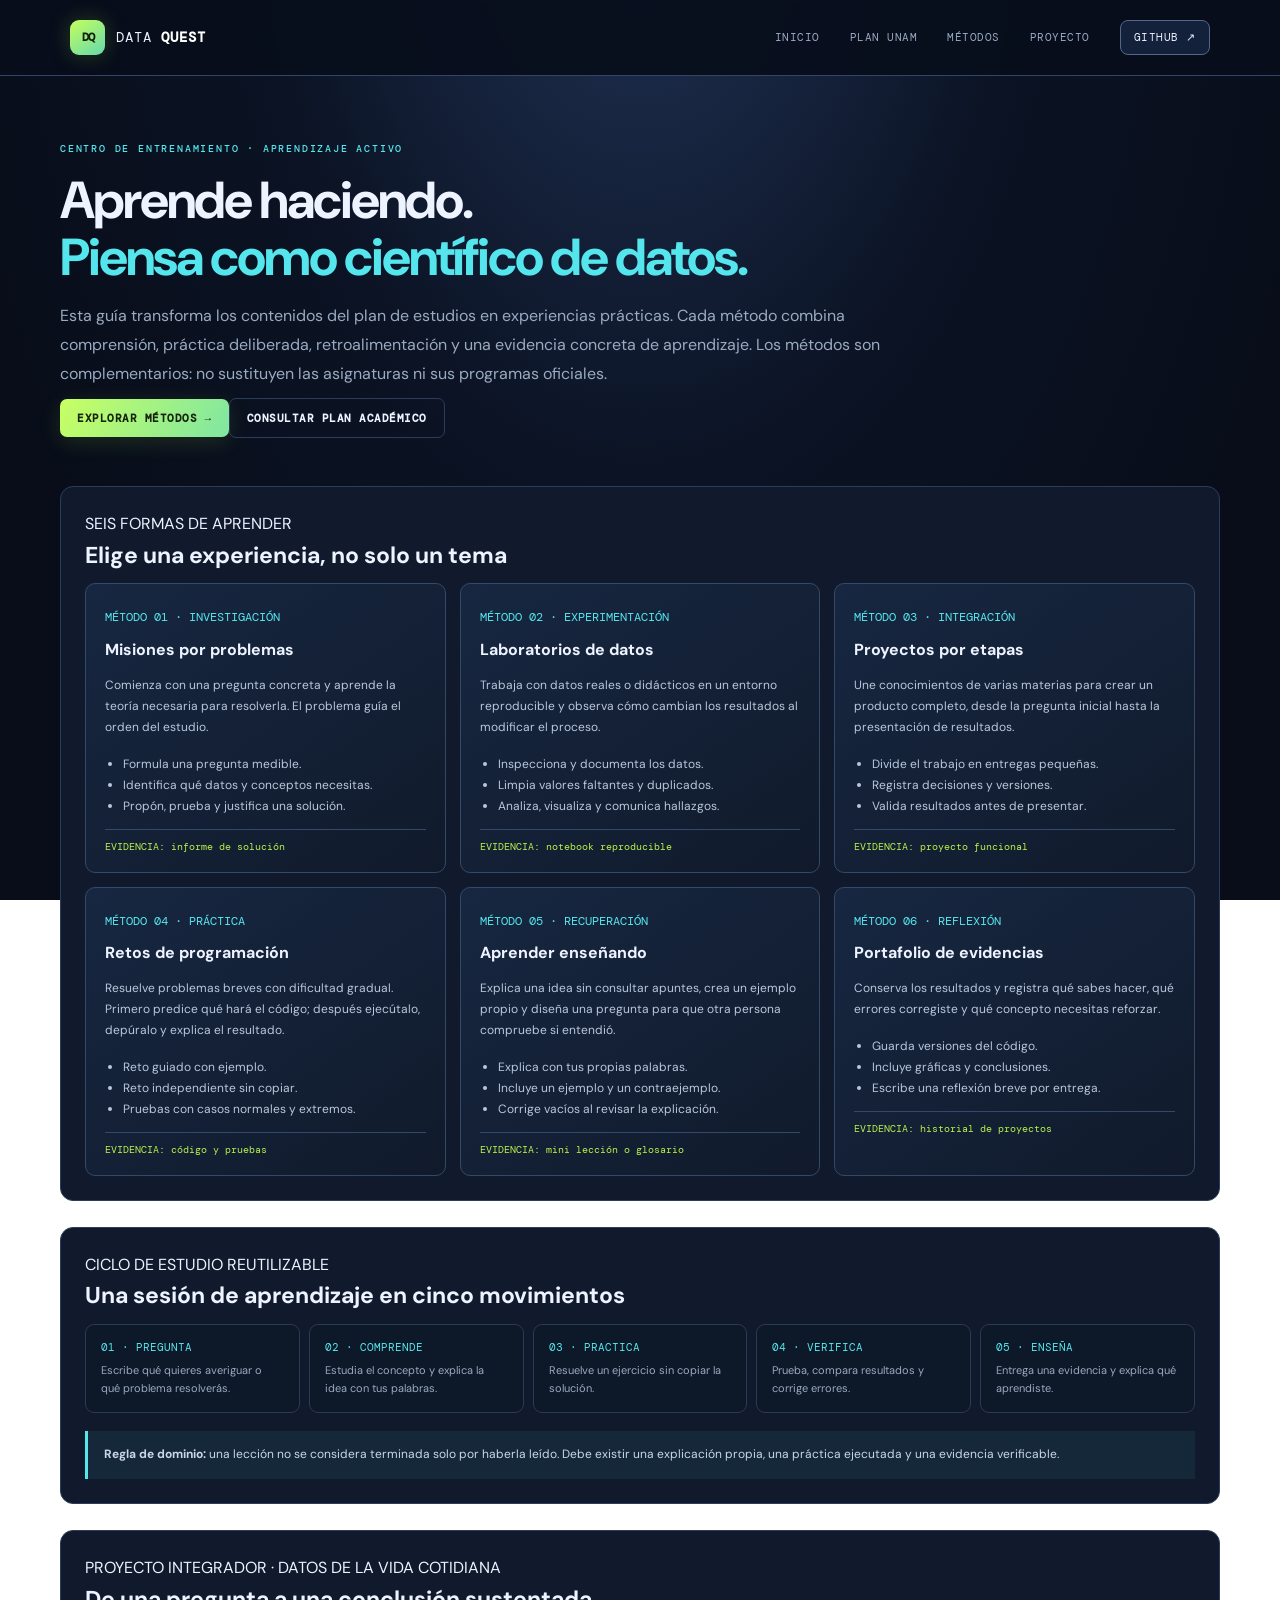
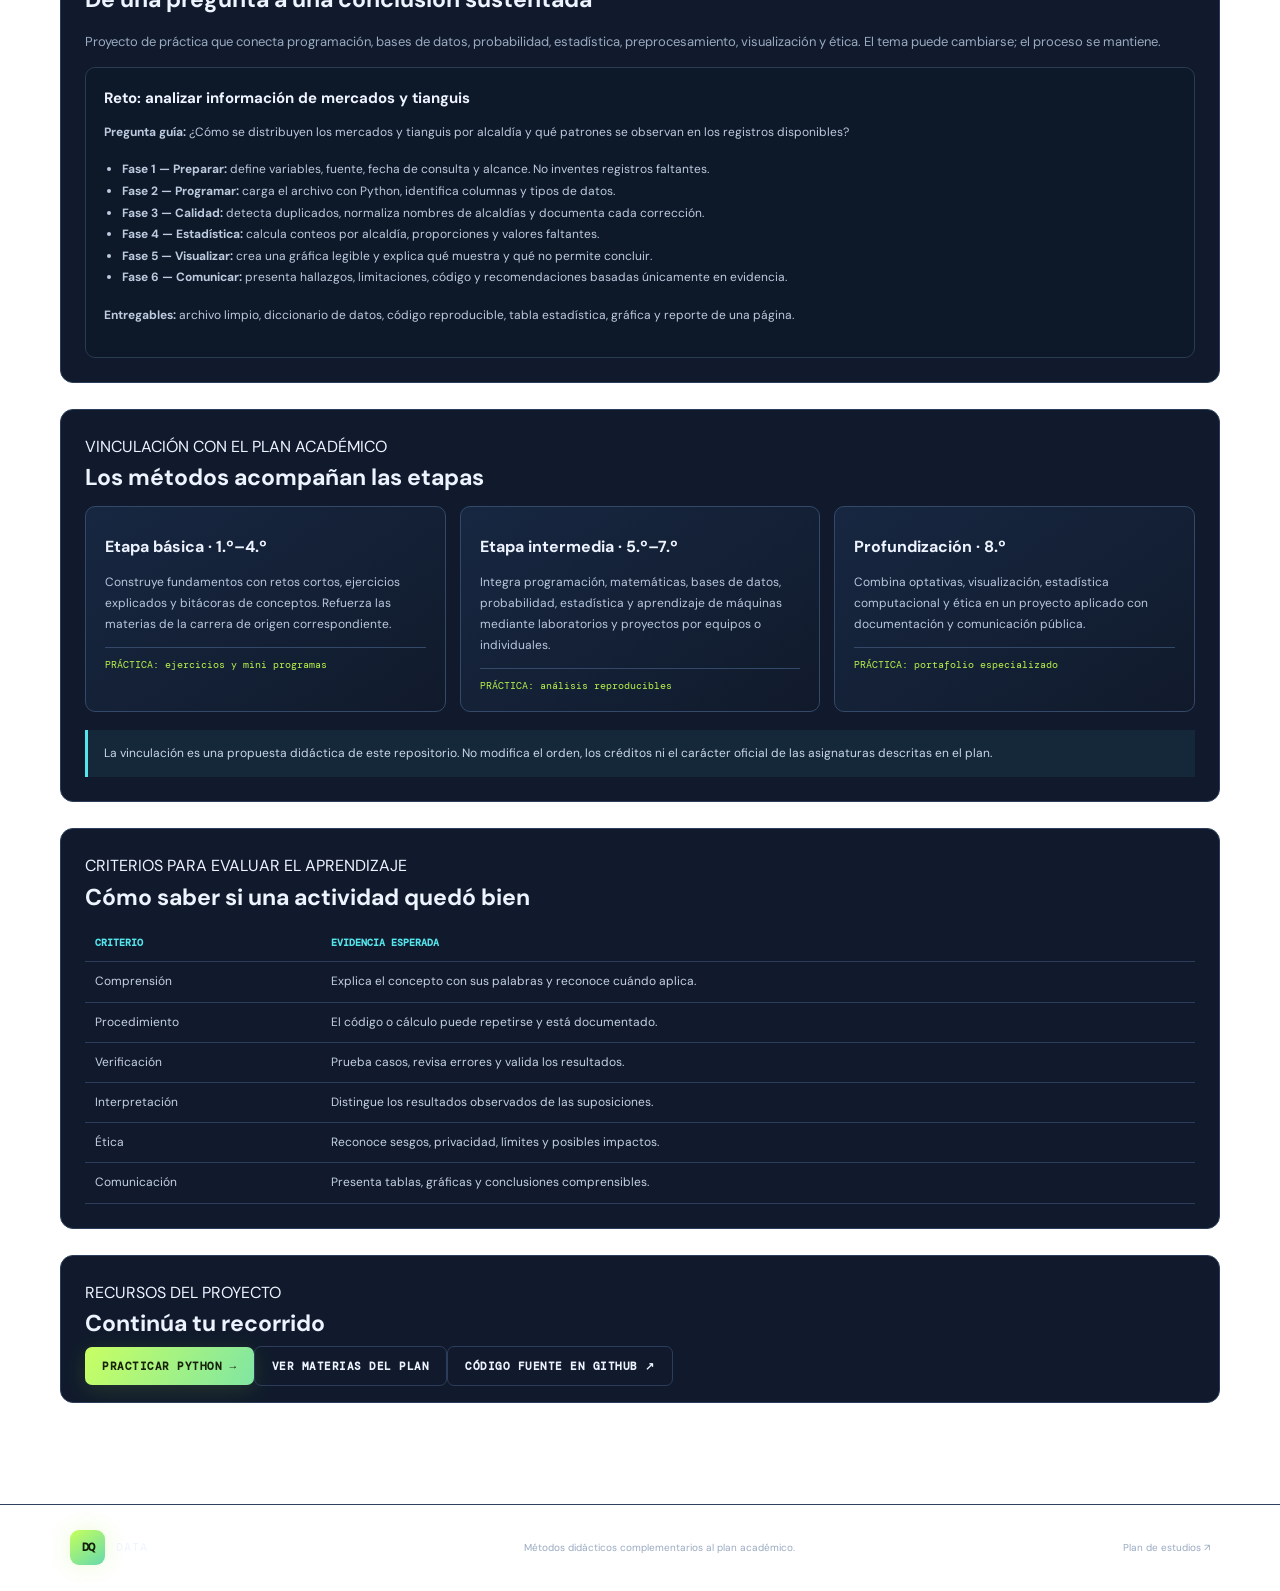
==== formas-de-aprender.html @ 32fb3290 "Agregar laboratorio de nuevas formas de aprender" ====
<!doctype html>
<html lang="es">
<head>
<meta charset="utf-8"><meta name="viewport" content="width=device-width, initial-scale=1">
<meta name="description" content="Métodos activos para aprender Ciencia de Datos con misiones, laboratorios, proyectos, retos y portafolio, alineados al plan de estudios UNAM 2019.">
<meta name="theme-color" content="#101827">
<title>Laboratorio de aprendizaje | Data Quest</title>
<link rel="stylesheet" href="styles.css">
<style>
.learn-hero,.learn-wrap{max-width:1160px;margin:auto}.learn-hero{padding:58px 0 28px}.learn-hero h1{font-size:clamp(34px,5vw,52px);line-height:1.1;letter-spacing:-2px;margin:12px 0}.learn-hero h1 span{color:var(--cyan)}.learn-hero p{max-width:850px;color:var(--muted);line-height:1.8}.learn-wrap{padding:10px 0 75px}.learn-section{margin:18px 0 26px;padding:24px;background:var(--panel);border:1px solid var(--line);border-radius:13px}.learn-section h2{font-size:23px;margin:0 0 10px}.learn-section>p{font-size:13px;color:var(--muted);line-height:1.8}.method-grid{display:grid;grid-template-columns:repeat(3,minmax(0,1fr));gap:14px}.method-card{background:linear-gradient(145deg,#172741,#101a2b);border:1px solid #344968;border-radius:10px;padding:19px}.method-card .num{font:12px 'DM Mono',monospace;color:var(--cyan)}.method-card h3{font-size:16px;margin:8px 0}.method-card p,.method-card li{font-size:12px;color:#b9c8dc;line-height:1.75}.method-card ul{padding-left:18px;margin-bottom:0}.method-card .deliver{display:block;margin-top:12px;padding-top:10px;border-top:1px solid #344968;color:var(--green);font:10px 'DM Mono',monospace}.sequence{display:grid;grid-template-columns:repeat(5,1fr);gap:9px;counter-reset:step}.sequence article{padding:15px;background:#0d1828;border:1px solid #2a3b52;border-radius:9px}.sequence article b{display:block;color:var(--cyan);font:11px 'DM Mono',monospace;margin-bottom:7px}.sequence article p{font-size:11px;color:var(--muted);margin:0;line-height:1.65}.challenge{background:#0d1828;border:1px solid #2a3b52;border-radius:10px;padding:18px;margin-top:12px}.challenge h3{margin:0 0 7px;font-size:15px}.challenge p,.challenge li{font-size:12px;color:#bdcbe0;line-height:1.8}.challenge ul{padding-left:18px}.rubric{width:100%;border-collapse:collapse;font-size:12px}.rubric th,.rubric td{text-align:left;padding:10px;border-bottom:1px solid #2b3d5a}.rubric th{color:var(--cyan);font-family:'DM Mono',monospace;font-size:10px}.rubric td{color:#c4d1e3}.note{border-left:3px solid var(--cyan);padding:13px 16px;background:#15283a;color:#c9d7e7;font-size:12px;line-height:1.8;margin-top:18px}
@media(max-width:1200px){.learn-hero,.learn-wrap{margin-left:5.5%;margin-right:5.5%}}@media(max-width:760px){.method-grid{grid-template-columns:repeat(2,minmax(0,1fr))}.sequence{grid-template-columns:repeat(2,1fr)}}@media(max-width:480px){.method-grid,.sequence{grid-template-columns:1fr}.learn-section{padding:17px}}
</style></head>
<body>
<header class="topbar"><a class="brand" href="index.html"><span class="brand-mark">DQ</span><span>DATA <strong>QUEST</strong></span></a><nav class="nav" style="display:flex"><a href="index.html">Inicio</a><a href="plan-estudios.html">Plan UNAM</a><a href="#metodos">Métodos</a><a href="#proyecto">Proyecto</a><a class="nav-github" href="https://github.com/RealRata/mi-camino-en-ciencia-de-datos" target="_blank" rel="noopener">GitHub ↗</a></nav></header>
<main>
<section class="learn-hero"><span class="eyebrow">CENTRO DE ENTRENAMIENTO · APRENDIZAJE ACTIVO</span><h1>Aprende haciendo.<br><span>Piensa como científico de datos.</span></h1><p>Esta guía transforma los contenidos del plan de estudios en experiencias prácticas. Cada método combina comprensión, práctica deliberada, retroalimentación y una evidencia concreta de aprendizaje. Los métodos son complementarios: no sustituyen las asignaturas ni sus programas oficiales.</p><div class="action-row"><a class="button button-primary" href="#metodos">Explorar métodos →</a><a class="button button-quiet" href="plan-estudios.html">Consultar plan académico</a></div></section>
<div class="learn-wrap">
<section class="learn-section" id="metodos"><div class="meta-line">SEIS FORMAS DE APRENDER</div><h2>Elige una experiencia, no solo un tema</h2><div class="method-grid">
<article class="method-card"><span class="num">MÉTODO 01 · INVESTIGACIÓN</span><h3>Misiones por problemas</h3><p>Comienza con una pregunta concreta y aprende la teoría necesaria para resolverla. El problema guía el orden del estudio.</p><ul><li>Formula una pregunta medible.</li><li>Identifica qué datos y conceptos necesitas.</li><li>Propón, prueba y justifica una solución.</li></ul><span class="deliver">EVIDENCIA: informe de solución</span></article>
<article class="method-card"><span class="num">MÉTODO 02 · EXPERIMENTACIÓN</span><h3>Laboratorios de datos</h3><p>Trabaja con datos reales o didácticos en un entorno reproducible y observa cómo cambian los resultados al modificar el proceso.</p><ul><li>Inspecciona y documenta los datos.</li><li>Limpia valores faltantes y duplicados.</li><li>Analiza, visualiza y comunica hallazgos.</li></ul><span class="deliver">EVIDENCIA: notebook reproducible</span></article>
<article class="method-card"><span class="num">MÉTODO 03 · INTEGRACIÓN</span><h3>Proyectos por etapas</h3><p>Une conocimientos de varias materias para crear un producto completo, desde la pregunta inicial hasta la presentación de resultados.</p><ul><li>Divide el trabajo en entregas pequeñas.</li><li>Registra decisiones y versiones.</li><li>Valida resultados antes de presentar.</li></ul><span class="deliver">EVIDENCIA: proyecto funcional</span></article>
<article class="method-card"><span class="num">MÉTODO 04 · PRÁCTICA</span><h3>Retos de programación</h3><p>Resuelve problemas breves con dificultad gradual. Primero predice qué hará el código; después ejecútalo, depúralo y explica el resultado.</p><ul><li>Reto guiado con ejemplo.</li><li>Reto independiente sin copiar.</li><li>Pruebas con casos normales y extremos.</li></ul><span class="deliver">EVIDENCIA: código y pruebas</span></article>
<article class="method-card"><span class="num">MÉTODO 05 · RECUPERACIÓN</span><h3>Aprender enseñando</h3><p>Explica una idea sin consultar apuntes, crea un ejemplo propio y diseña una pregunta para que otra persona compruebe si entendió.</p><ul><li>Explica con tus propias palabras.</li><li>Incluye un ejemplo y un contraejemplo.</li><li>Corrige vacíos al revisar la explicación.</li></ul><span class="deliver">EVIDENCIA: mini lección o glosario</span></article>
<article class="method-card"><span class="num">MÉTODO 06 · REFLEXIÓN</span><h3>Portafolio de evidencias</h3><p>Conserva los resultados y registra qué sabes hacer, qué errores corregiste y qué concepto necesitas reforzar.</p><ul><li>Guarda versiones del código.</li><li>Incluye gráficas y conclusiones.</li><li>Escribe una reflexión breve por entrega.</li></ul><span class="deliver">EVIDENCIA: historial de proyectos</span></article>
</div></section>
<section class="learn-section"><div class="meta-line">CICLO DE ESTUDIO REUTILIZABLE</div><h2>Una sesión de aprendizaje en cinco movimientos</h2><div class="sequence">
<article><b>01 · PREGUNTA</b><p>Escribe qué quieres averiguar o qué problema resolverás.</p></article>
<article><b>02 · COMPRENDE</b><p>Estudia el concepto y explica la idea con tus palabras.</p></article>
<article><b>03 · PRACTICA</b><p>Resuelve un ejercicio sin copiar la solución.</p></article>
<article><b>04 · VERIFICA</b><p>Prueba, compara resultados y corrige errores.</p></article>
<article><b>05 · ENSEÑA</b><p>Entrega una evidencia y explica qué aprendiste.</p></article>
</div><div class="note"><strong>Regla de dominio:</strong> una lección no se considera terminada solo por haberla leído. Debe existir una explicación propia, una práctica ejecutada y una evidencia verificable.</div></section>
<section class="learn-section" id="proyecto"><div class="meta-line">PROYECTO INTEGRADOR · DATOS DE LA VIDA COTIDIANA</div><h2>De una pregunta a una conclusión sustentada</h2><p>Proyecto de práctica que conecta programación, bases de datos, probabilidad, estadística, preprocesamiento, visualización y ética. El tema puede cambiarse; el proceso se mantiene.</p>
<div class="challenge"><h3>Reto: analizar información de mercados y tianguis</h3><p><strong>Pregunta guía:</strong> ¿Cómo se distribuyen los mercados y tianguis por alcaldía y qué patrones se observan en los registros disponibles?</p><ul><li><strong>Fase 1 — Preparar:</strong> define variables, fuente, fecha de consulta y alcance. No inventes registros faltantes.</li><li><strong>Fase 2 — Programar:</strong> carga el archivo con Python, identifica columnas y tipos de datos.</li><li><strong>Fase 3 — Calidad:</strong> detecta duplicados, normaliza nombres de alcaldías y documenta cada corrección.</li><li><strong>Fase 4 — Estadística:</strong> calcula conteos por alcaldía, proporciones y valores faltantes.</li><li><strong>Fase 5 — Visualizar:</strong> crea una gráfica legible y explica qué muestra y qué no permite concluir.</li><li><strong>Fase 6 — Comunicar:</strong> presenta hallazgos, limitaciones, código y recomendaciones basadas únicamente en evidencia.</li></ul><p><strong>Entregables:</strong> archivo limpio, diccionario de datos, código reproducible, tabla estadística, gráfica y reporte de una página.</p></div>
</section>
<section class="learn-section"><div class="meta-line">VINCULACIÓN CON EL PLAN ACADÉMICO</div><h2>Los métodos acompañan las etapas</h2><div class="method-grid">
<article class="method-card"><h3>Etapa básica · 1.º–4.º</h3><p>Construye fundamentos con retos cortos, ejercicios explicados y bitácoras de conceptos. Refuerza las materias de la carrera de origen correspondiente.</p><span class="deliver">PRÁCTICA: ejercicios y mini programas</span></article>
<article class="method-card"><h3>Etapa intermedia · 5.º–7.º</h3><p>Integra programación, matemáticas, bases de datos, probabilidad, estadística y aprendizaje de máquinas mediante laboratorios y proyectos por equipos o individuales.</p><span class="deliver">PRÁCTICA: análisis reproducibles</span></article>
<article class="method-card"><h3>Profundización · 8.º</h3><p>Combina optativas, visualización, estadística computacional y ética en un proyecto aplicado con documentación y comunicación pública.</p><span class="deliver">PRÁCTICA: portafolio especializado</span></article>
</div><div class="note">La vinculación es una propuesta didáctica de este repositorio. No modifica el orden, los créditos ni el carácter oficial de las asignaturas descritas en el plan.</div></section>
<section class="learn-section"><div class="meta-line">CRITERIOS PARA EVALUAR EL APRENDIZAJE</div><h2>Cómo saber si una actividad quedó bien</h2><table class="rubric"><thead><tr><th>CRITERIO</th><th>EVIDENCIA ESPERADA</th></tr></thead><tbody><tr><td>Comprensión</td><td>Explica el concepto con sus palabras y reconoce cuándo aplica.</td></tr><tr><td>Procedimiento</td><td>El código o cálculo puede repetirse y está documentado.</td></tr><tr><td>Verificación</td><td>Prueba casos, revisa errores y valida los resultados.</td></tr><tr><td>Interpretación</td><td>Distingue los resultados observados de las suposiciones.</td></tr><tr><td>Ética</td><td>Reconoce sesgos, privacidad, límites y posibles impactos.</td></tr><tr><td>Comunicación</td><td>Presenta tablas, gráficas y conclusiones comprensibles.</td></tr></tbody></table></section>
<section class="learn-section"><div class="meta-line">RECURSOS DEL PROYECTO</div><h2>Continúa tu recorrido</h2><div class="action-row"><a class="button button-primary" href="index.html#python">Practicar Python →</a><a class="button button-quiet" href="plan-estudios.html">Ver materias del plan</a><a class="button button-quiet" href="https://github.com/RealRata/mi-camino-en-ciencia-de-datos" target="_blank" rel="noopener">Código fuente en GitHub ↗</a></div></section>
</div></main>
<footer class="footer"><a class="brand" href="index.html"><span class="brand-mark">DQ</span><span>DATA <strong>QUEST</strong></span></a><p>Métodos didácticos complementarios al plan académico.</p><a href="plan-estudios.html">Plan de estudios ↗</a></footer>
</body></html>
---- styles.css ----
@import url('https://fonts.googleapis.com/css2?family=DM+Mono:wght@400;500&family=DM+Sans:wght@400;500;600;700;800&display=swap');
:root{--bg:#0b1220;--panel:#111c2e;--panel2:#152238;--text:#edf3ff;--muted:#9aaac1;--line:#26364d;--green:#a3e635;--cyan:#67e8f9;--purple:#c4b5fd}
*{box-sizing:border-box}html{scroll-behavior:smooth;scroll-padding-top:90px}body{margin:0;background:var(--bg);color:var(--text);font-family:'DM Sans',sans-serif;line-height:1.6}a{color:inherit;text-decoration:none}.topbar{height:76px;padding:0 max(calc((100% - 1160px)/2),5.5%);display:flex;align-items:center;justify-content:space-between;border-bottom:1px solid #ffffff12;background:#0b1220ed;position:sticky;top:0;z-index:10;backdrop-filter:blur(16px)}.brand{display:flex;align-items:center;gap:11px;font-size:14px;letter-spacing:-.3px}.brand strong{color:#fff}.brand-mark{width:35px;height:35px;border-radius:11px;background:var(--green);color:#15220a;display:grid;place-items:center;font-size:12px;font-weight:800;letter-spacing:-1px}.nav{display:flex;align-items:center;gap:30px;color:var(--muted);font-size:13px}.nav a:hover,.footer a:hover{color:var(--green)}.nav .nav-github{border:1px solid var(--line);border-radius:8px;padding:8px 13px;color:var(--text)}.menu-toggle{display:none;background:none;border:0;color:white;font-size:23px}.hero{max-width:1160px;margin:auto;padding:100px 0 78px;display:grid;grid-template-columns:1.05fr .95fr;align-items:center;gap:50px;min-height:550px}.eyebrow{font:500 10px 'DM Mono',monospace;letter-spacing:1.8px;color:var(--green)}.live-dot{display:inline-block;width:7px;height:7px;background:var(--green);border-radius:50%;margin-right:8px;box-shadow:0 0 12px #a3e63588}.hero h1{font-size:clamp(42px,5vw,65px);line-height:1.08;letter-spacing:-3.3px;margin:20px 0}.hero h1 span{color:var(--green)}.hero-copy>p{max-width:510px;color:var(--muted);font-size:16px;line-height:1.8}.hero-actions{display:flex;gap:12px;flex-wrap:wrap;margin-top:30px}.button{padding:12px 17px;border-radius:8px;font-size:13px;font-weight:700;transition:.2s}.button-primary{background:var(--green);color:#17230b}.button-primary:hover{background:#c1f77a;transform:translateY(-2px)}.button-primary span{margin-left:12px}.button-quiet{border:1px solid var(--line);color:var(--text)}.button-quiet:hover{border-color:var(--green)}.hero-note{margin-top:28px;color:#8192aa;font-size:12px}.hero-note span{color:var(--green);margin-right:7px}.hero-art{height:350px;position:relative;display:grid;place-items:center}.orbit{position:absolute;border:1px solid #263951;border-radius:50%;transform:rotate(-22deg)}.orbit-one{width:410px;height:245px}.orbit-two{width:340px;height:310px;transform:rotate(55deg)}.data-card{z-index:1;width:min(390px,90%);padding:18px 22px 20px;background:#111d30;border:1px solid #344762;border-radius:14px;box-shadow:0 30px 90px #0008;transform:rotate(-3deg)}.data-card-top{display:flex;justify-content:space-between;color:#8294ad;font:10px 'DM Mono',monospace;padding-bottom:16px;border-bottom:1px solid #293a50;margin-bottom:15px}.window-dots{color:#a3e635;letter-spacing:2px}.code-line{font:12px/2.2 'DM Mono',monospace;color:#d5e1f3}.code-line i{font-style:normal;color:#61748e;display:inline-block;width:28px}.indent{padding-left:25px}.code-purple{color:#c4b5fd}.code-blue{color:#7dd3fc}.code-green{color:#bef264}.code-yellow{color:#fcd34d}.code-muted{color:#71849e}.terminal{margin-top:16px;padding:10px 12px;background:#0b1423;border-radius:7px;color:#8294ad;font:10px 'DM Mono',monospace}.terminal>span{color:var(--green);margin-right:8px}.terminal strong{float:right;color:var(--green)}.floating-chip{position:absolute;z-index:2;padding:9px 13px;background:#1b2b41;border:1px solid #3a506c;border-radius:9px;font-size:11px;box-shadow:0 12px 30px #0005}.chip-python{top:30px;right:2px}.chip-data{bottom:34px;left:3px}.stats-strip{max-width:1160px;margin:0 auto 80px;border-block:1px solid var(--line);padding:22px 10px;display:flex;justify-content:space-around}.stats-strip div{display:flex;align-items:center;gap:13px}.stats-strip strong{font:22px 'DM Mono',monospace;color:var(--green)}.stats-strip span{font-size:11px;color:var(--muted)}.section{max-width:1160px;margin:0 auto;padding:25px 0 75px}.section-heading{display:flex;align-items:end;justify-content:space-between;gap:35px;margin-bottom:28px}.section-heading h2,.progress-copy h2{font-size:32px;letter-spacing:-1.3px;margin:7px 0 0}.section-heading>p{max-width:390px;color:var(--muted);font-size:13px;margin:0 0 5px}.roadmap-grid{display:grid;grid-template-columns:repeat(4,1fr);gap:14px}.road-card{background:var(--panel);border:1px solid var(--line);border-radius:12px;padding:20px;min-height:230px;position:relative}.active-road{border-color:#779f37;background:linear-gradient(145deg,#1c2b30,#111c2e 70%)}.road-icon{width:39px;height:39px;border-radius:10px;background:#24354a;display:grid;place-items:center;font-size:20px;color:var(--green);margin-bottom:18px}.road-status{font:9px 'DM Mono',monospace;letter-spacing:1px;color:var(--green)}.road-status.soon{color:#8b9ab0}.road-card h3{font-size:15px;margin:9px 0 5px}.road-card p{font-size:12px;color:var(--muted);line-height:1.7;margin:0 0 14px}.road-card>a{font-size:11px;color:var(--green);font-weight:700}.road-lock{font-size:10px;color:#71829a}.python-section{padding-top:30px}.lesson-toolbar{display:flex;align-items:center;justify-content:space-between;margin-bottom:13px}.search-box{display:flex;align-items:center;gap:9px;background:var(--panel);border:1px solid var(--line);border-radius:8px;padding:8px 12px;width:270px;color:var(--muted)}.search-box>span{font-size:20px}.search-box input{width:100%;background:none;border:0;outline:0;color:var(--text);font:12px 'DM Sans',sans-serif}.search-box input::placeholder{color:#71829a}.lesson-count{font:10px 'DM Mono',monospace;color:var(--muted)}.lesson-list{display:grid;gap:9px}.lesson{display:grid;grid-template-columns:24px 38px 1fr auto;align-items:center;gap:15px;padding:16px 19px;background:var(--panel);border:1px solid var(--line);border-radius:10px;transition:.2s}.lesson:hover{border-color:#526b85;transform:translateY(-1px)}.lesson-check input{position:absolute;opacity:0}.lesson-check span{display:block;width:17px;height:17px;border:1px solid #647891;border-radius:5px;cursor:pointer}.lesson-check input:checked+span{background:var(--green);border-color:var(--green)}.lesson-check input:checked+span:after{content:'✓';display:block;text-align:center;color:#17230b;font-size:12px;font-weight:800;line-height:15px}.lesson-number{font:12px 'DM Mono',monospace;color:var(--green)}.lesson-info h3{font-size:13px;margin:0 0 2px}.lesson-info p{font-size:11px;color:var(--muted);margin:0}.tags{display:flex;gap:7px;margin-top:7px}.tags span{font-size:9px;color:#9fb1c8;background:#203149;border-radius:4px;padding:2px 7px}.lesson-link{font-size:11px;font-weight:700;color:var(--green);white-space:nowrap}.lesson.completed .lesson-info h3{text-decoration:line-through;color:#8da0b8}.lesson.completed{opacity:.72}.empty-state{padding:25px;text-align:center;color:var(--muted);font-size:13px}.tip-box{margin-top:17px;padding:14px 17px;border:1px solid #3a4a39;background:#18251f;border-radius:9px;display:flex;align-items:center;gap:12px}.tip-box>span{font-size:20px}.tip-box p{font-size:11px;color:#b4c4b4;margin:0}.tip-box strong{color:#dff7c3}.progress-section{max-width:1160px;margin:0 auto 85px;padding:35px 40px;background:linear-gradient(110deg,#172a2b,#142238);border:1px solid #344c46;border-radius:14px;display:grid;grid-template-columns:1fr 1fr;align-items:center;gap:60px}.progress-copy h2{font-size:29px}.progress-copy p{font-size:12px;color:var(--muted);max-width:360px}.progress-copy>a{font-size:11px;color:var(--green);font-weight:700}.progress-panel{background:#0d1928aa;border:1px solid #354b50;border-radius:10px;padding:22px}.progress-top,.progress-bottom{display:flex;justify-content:space-between;gap:10px;font-size:11px}.progress-top strong{font:18px 'DM Mono',monospace;color:var(--green)}.progress-track{height:8px;background:#2b3b4a;border-radius:20px;margin:16px 0 12px;overflow:hidden}.progress-fill{height:100%;width:0;background:var(--green);border-radius:20px;transition:width .3s}.progress-bottom{font-size:10px;color:var(--muted)}.footer{border-top:1px solid var(--line);padding:25px max(calc((100% - 1160px)/2),5.5%);display:flex;align-items:center;justify-content:space-between;gap:20px}.footer p,.footer>a:last-child{font-size:10px;color:var(--muted)}.footer .brand{font-size:12px}
@media(max-width:1200px){.hero,.section,.stats-strip,.progress-section{margin-left:5.5%;margin-right:5.5%}.hero{padding-top:75px}.stats-strip{padding-inline:0}}
@media(max-width:760px){.topbar{height:66px}.menu-toggle{display:block}.nav{display:none;position:absolute;top:65px;left:0;right:0;padding:18px 6%;background:#101b2c;border-bottom:1px solid var(--line);flex-direction:column;align-items:stretch;gap:16px}.nav.open{display:flex}.nav .nav-github{text-align:center}.hero{grid-template-columns:1fr;padding:65px 0 55px;gap:20px}.hero h1{font-size:46px}.hero-art{height:280px}.orbit-one{width:320px;height:200px}.orbit-two{width:260px;height:260px}.data-card{width:min(350px,92%)}.stats-strip{gap:15px;flex-wrap:wrap;justify-content:flex-start}.stats-strip div{width:45%}.section-heading{display:block}.section-heading>p{margin-top:12px}.roadmap-grid{grid-template-columns:repeat(2,1fr)}.progress-section{grid-template-columns:1fr;padding:27px 22px;gap:25px}.footer{flex-wrap:wrap}.footer p{order:3;width:100%;margin:0}}
@media(max-width:480px){.hero h1{font-size:39px;letter-spacing:-2px}.hero-copy>p{font-size:14px}.hero-actions{gap:8px}.button{font-size:11px;padding:11px 12px}.roadmap-grid{grid-template-columns:1fr}.road-card{min-height:190px}.lesson{grid-template-columns:20px 28px 1fr;gap:10px;padding:13px}.lesson-link{grid-column:3;justify-self:start}.lesson-info p{font-size:10px}.search-box{width:75%}.progress-bottom{font-size:9px}.footer .brand{font-size:10px}}
@media(prefers-reduced-motion:reduce){html{scroll-behavior:auto}*,*:before,*:after{transition:none!important}}


/* DATA QUEST — interfaz de tablero de videojuego */
:root{--bg:#080d19;--panel:#101a2c;--panel2:#17243a;--line:#2b3d5a;--green:#b8f34a;--cyan:#55e6ed;--purple:#ad9cff}
body{background:radial-gradient(ellipse at 50% -20%,#23365a 0%,#0b1324 43%,#080d19 78%);background-attachment:fixed}
.topbar{background:#080e1cf2;border-bottom:1px solid #314566}
.brand{font-family:'DM Mono',monospace;letter-spacing:1px}.brand-mark{border-radius:9px;background:linear-gradient(145deg,#c5ff5c,#65d9ad);box-shadow:0 0 22px #a3e63538}
.nav a{font-family:'DM Mono',monospace;font-size:11px;text-transform:uppercase;letter-spacing:.5px}
.nav .nav-github{border-color:#52678b;background:#14213a}
.hero{padding-top:75px;padding-bottom:48px;min-height:490px}
.hero h1{font-family:'DM Sans',sans-serif;text-transform:uppercase;letter-spacing:-2.8px;text-shadow:0 5px 28px #0008}
.hero h1 span{color:var(--cyan);text-shadow:0 0 28px #55e6ed55}
.eyebrow{color:var(--cyan)}
.live-dot{background:var(--cyan);box-shadow:0 0 12px #55e6ed}
.button{border-radius:7px;text-transform:uppercase;font:700 11px 'DM Mono',monospace;letter-spacing:.5px}
.button-primary{background:linear-gradient(120deg,#c8ff63,#80e6a2);box-shadow:0 5px 22px #a3e63524}
.data-card{background:linear-gradient(145deg,#172844,#0c1629);border:1px solid #526b91;box-shadow:0 25px 90px #000b,0 0 30px #55e6ed12;border-radius:10px}
.floating-chip{font-family:'DM Mono',monospace;text-transform:uppercase;letter-spacing:.5px;background:#172944;border-color:#58708f}
.player-hud{max-width:1160px;margin:0 auto 70px;padding:18px 22px;display:grid;grid-template-columns:auto 1fr 1.1fr auto;align-items:center;gap:18px;background:linear-gradient(100deg,#172741,#101a2d);border:1px solid #405778;border-radius:12px;box-shadow:0 14px 40px #0005}
.player-avatar{width:52px;height:52px;display:grid;place-items:center;border-radius:10px;background:linear-gradient(145deg,#c9ff62,#55e6ed);color:#0c1725;font-size:28px;font-weight:900;box-shadow:0 0 25px #55e6ed26}
.player-identity,.hud-xp,.hud-level{display:flex;flex-direction:column;gap:2px}.hud-label{font:10px 'DM Mono',monospace;color:#7f9abb;letter-spacing:1.2px}.player-identity strong{font-size:15px}.player-identity small{font:9px 'DM Mono',monospace;color:var(--green);letter-spacing:.8px}
.hud-xp strong{font:19px 'DM Mono',monospace;color:var(--cyan)}.xp-track{height:6px;max-width:240px;background:#263955;border-radius:20px;overflow:hidden;margin-top:5px}.xp-track span{display:block;width:0;height:100%;background:linear-gradient(90deg,#55e6ed,#b8f34a);transition:width .3s}
.hud-level{align-items:center;border-left:1px solid #3a4d6a;padding-left:25px}.hud-level strong{font:32px 'DM Mono',monospace;color:var(--green)}
.stats-strip{border-color:#334866;background:#0e192b99;border-radius:10px;padding:18px 22px}
.stats-strip strong{color:var(--cyan)}
.section-heading h2,.progress-copy h2{font-family:'DM Sans',sans-serif;text-transform:uppercase;letter-spacing:-.8px}
.roadmap-grid{gap:16px}
.road-card{background:linear-gradient(145deg,#172741,#101a2b);border-color:#344968;border-radius:10px;box-shadow:inset 0 1px #ffffff08;transition:transform .2s,border-color .2s,box-shadow .2s}
.road-card:hover{transform:translateY(-5px);border-color:#55e6ed;box-shadow:0 12px 28px #0005,0 0 20px #55e6ed13}
.active-road{border-color:#9bc94b;background:linear-gradient(145deg,#253b36,#111d2d)}
.road-icon{background:#243956;border:1px solid #3a5579;color:var(--cyan);font-family:'DM Mono',monospace}
.road-status,.road-card>a{color:var(--cyan)}
.lesson{background:linear-gradient(100deg,#17263e,#101a2c);border-color:#344968;border-radius:9px}
.lesson:hover{border-color:var(--cyan);box-shadow:0 8px 24px #0004}
.lesson-number{color:var(--cyan);font-size:14px}
.lesson-link{color:var(--green);font-family:'DM Mono',monospace;text-transform:uppercase;font-size:10px}
.tags span{background:#263b59;color:#b7c9e2}
.search-box{background:#101b2e;border-color:#3a4f70}
.progress-section{background:linear-gradient(110deg,#172d38,#14213a);border-color:#3a6470;border-radius:12px;box-shadow:0 15px 40px #0005}
.progress-panel{background:#0b1527;border-color:#3a5570}
.progress-fill{background:linear-gradient(90deg,#55e6ed,#b8f34a);box-shadow:0 0 12px #55e6ed55}
.tip-box{background:#15283a;border-color:#385c66}.tip-box strong{color:#c9f7a0}
.footer{border-color:#2e4260}
@media(max-width:1200px){.player-hud{margin-left:5.5%;margin-right:5.5%}}
@media(max-width:760px){.player-hud{grid-template-columns:auto 1fr auto;gap:12px;padding:14px}.hud-xp{grid-column:2/4;grid-row:2}.hud-level{grid-column:3;grid-row:1;padding-left:14px}.player-avatar{width:44px;height:44px}.xp-track{max-width:none}.hero{padding-top:55px}}
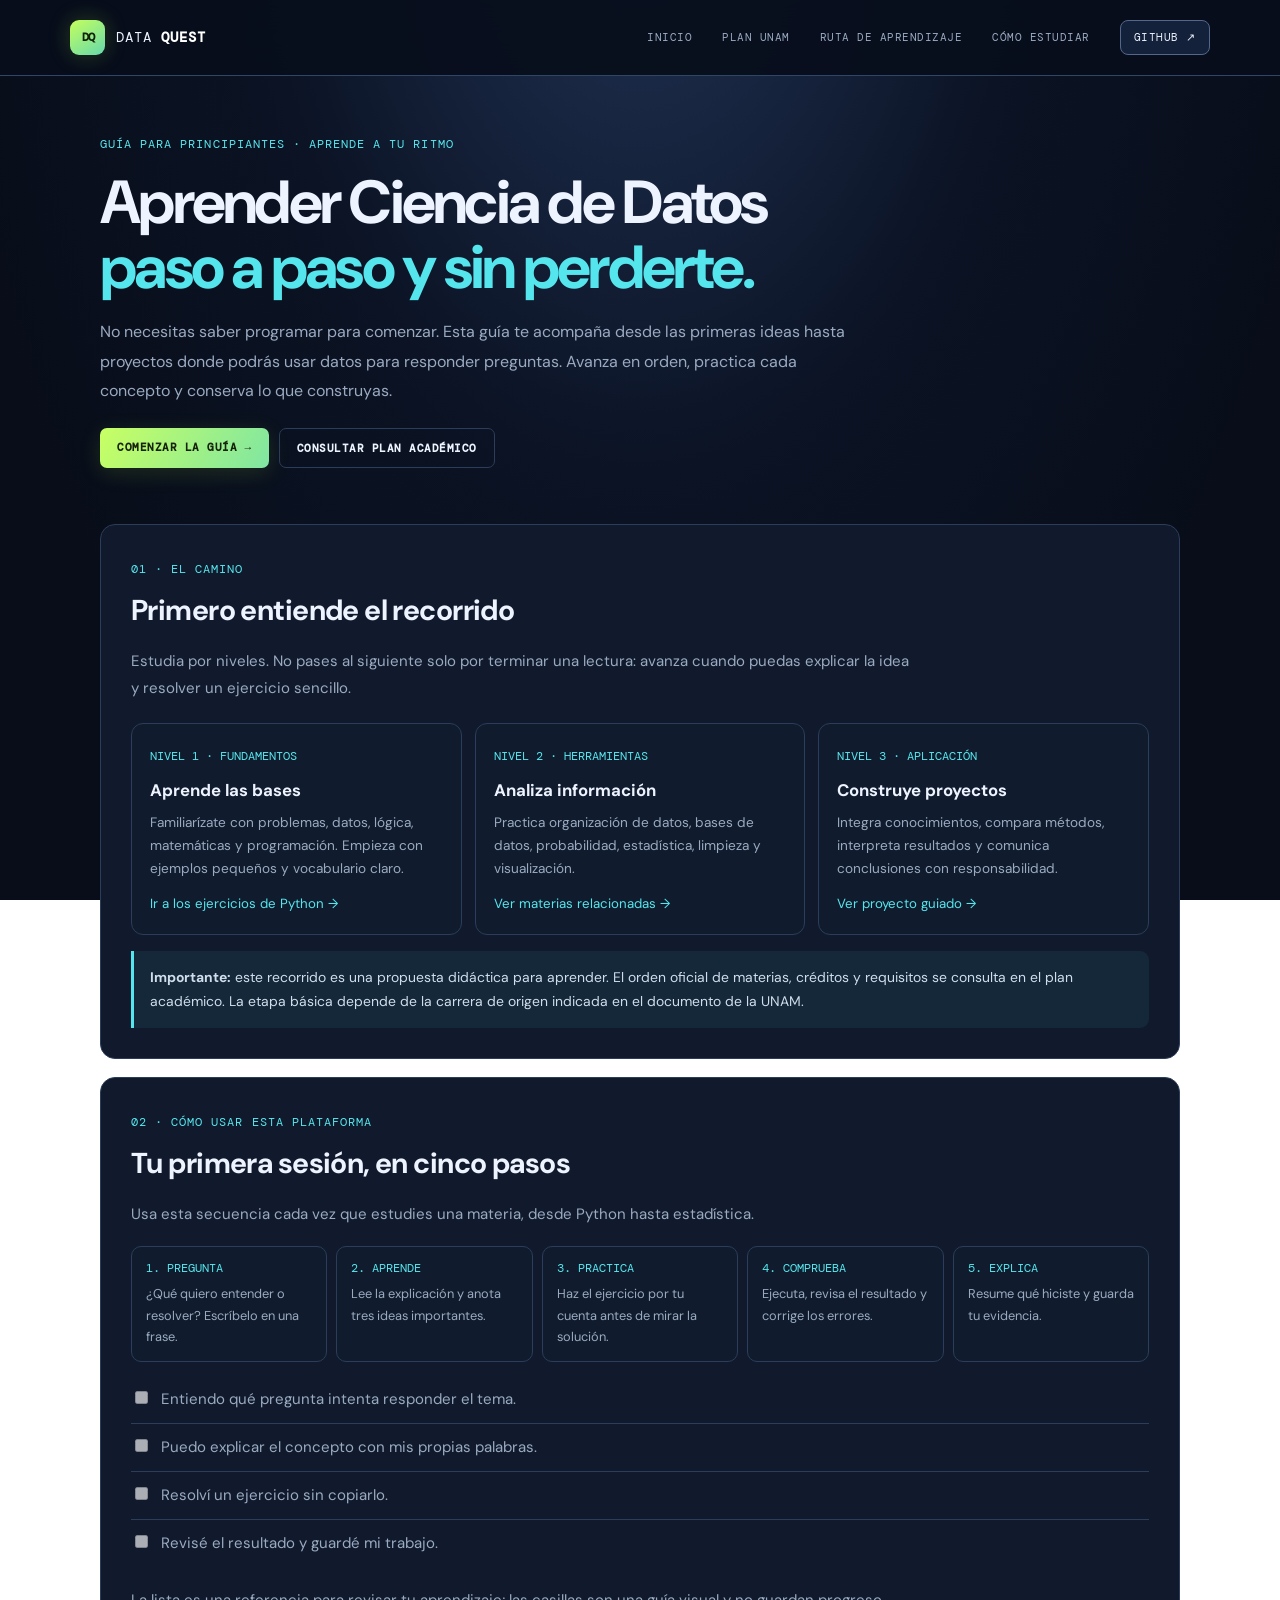
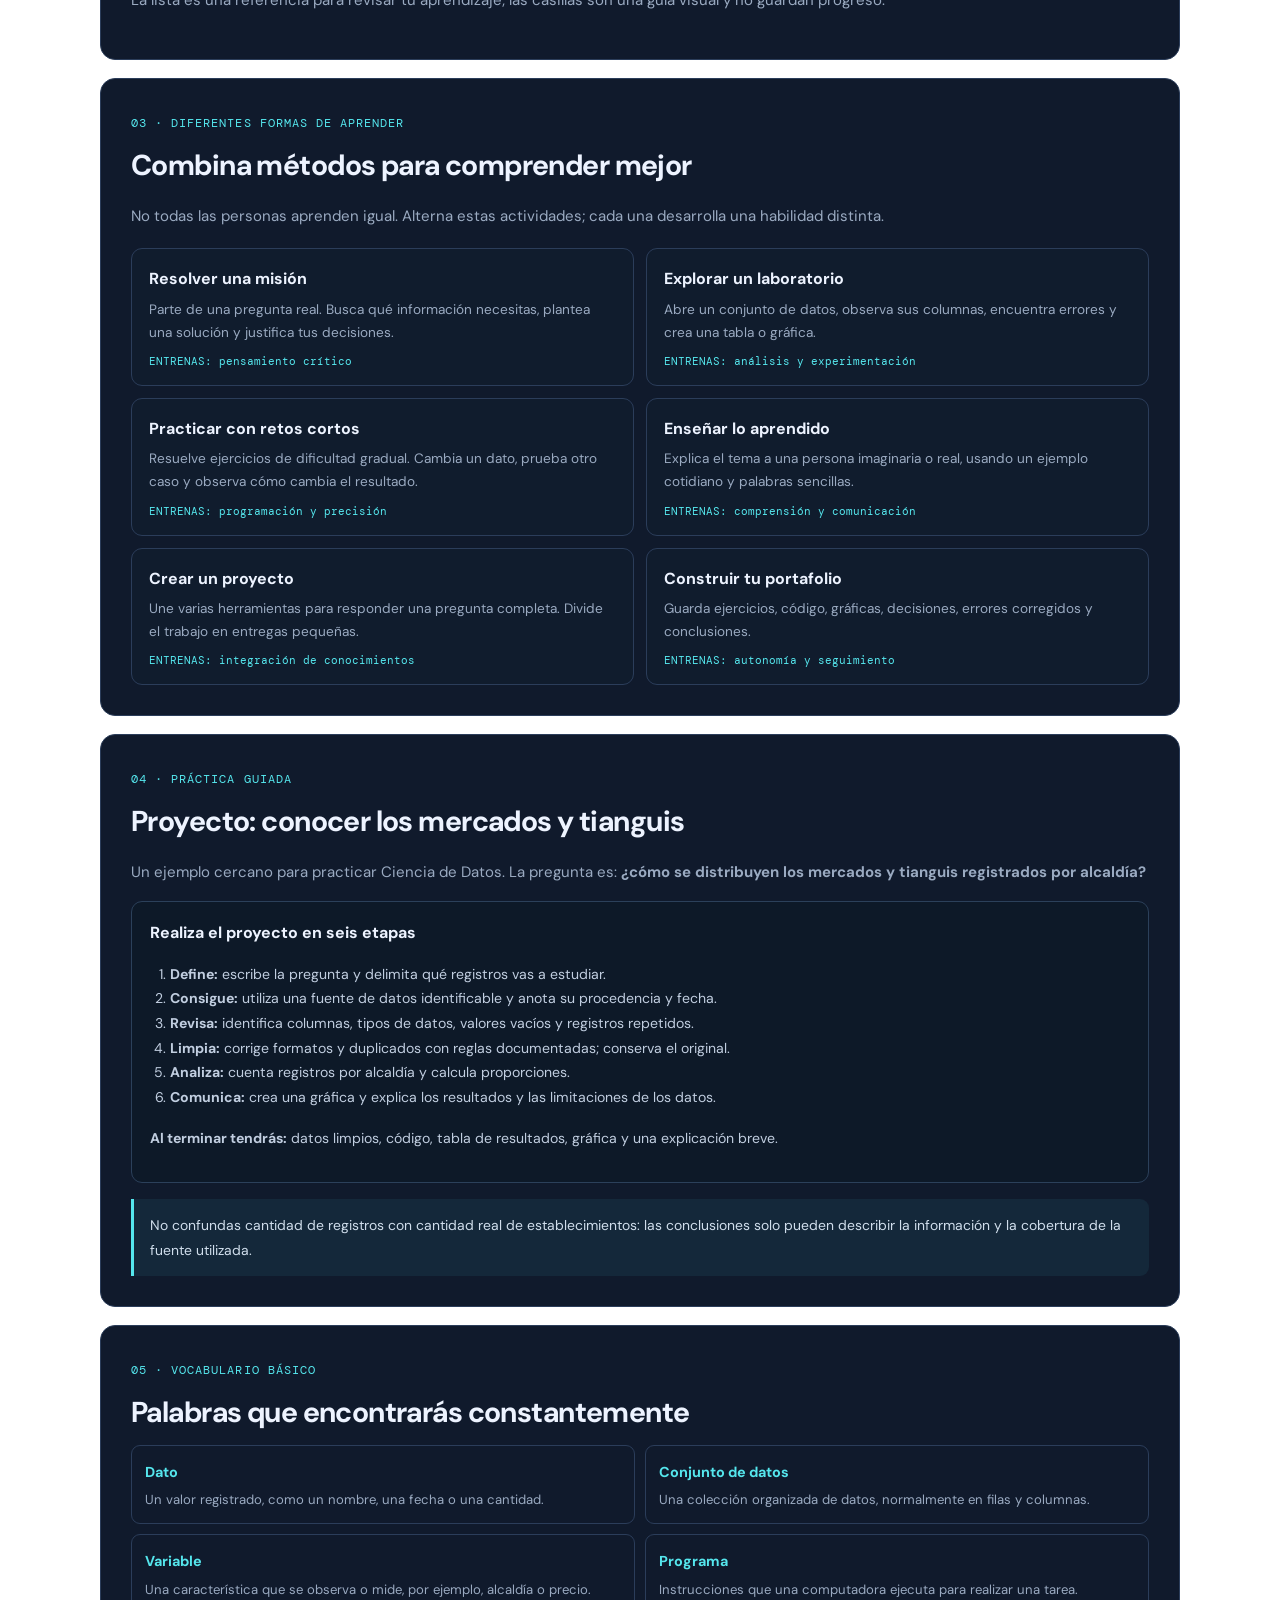
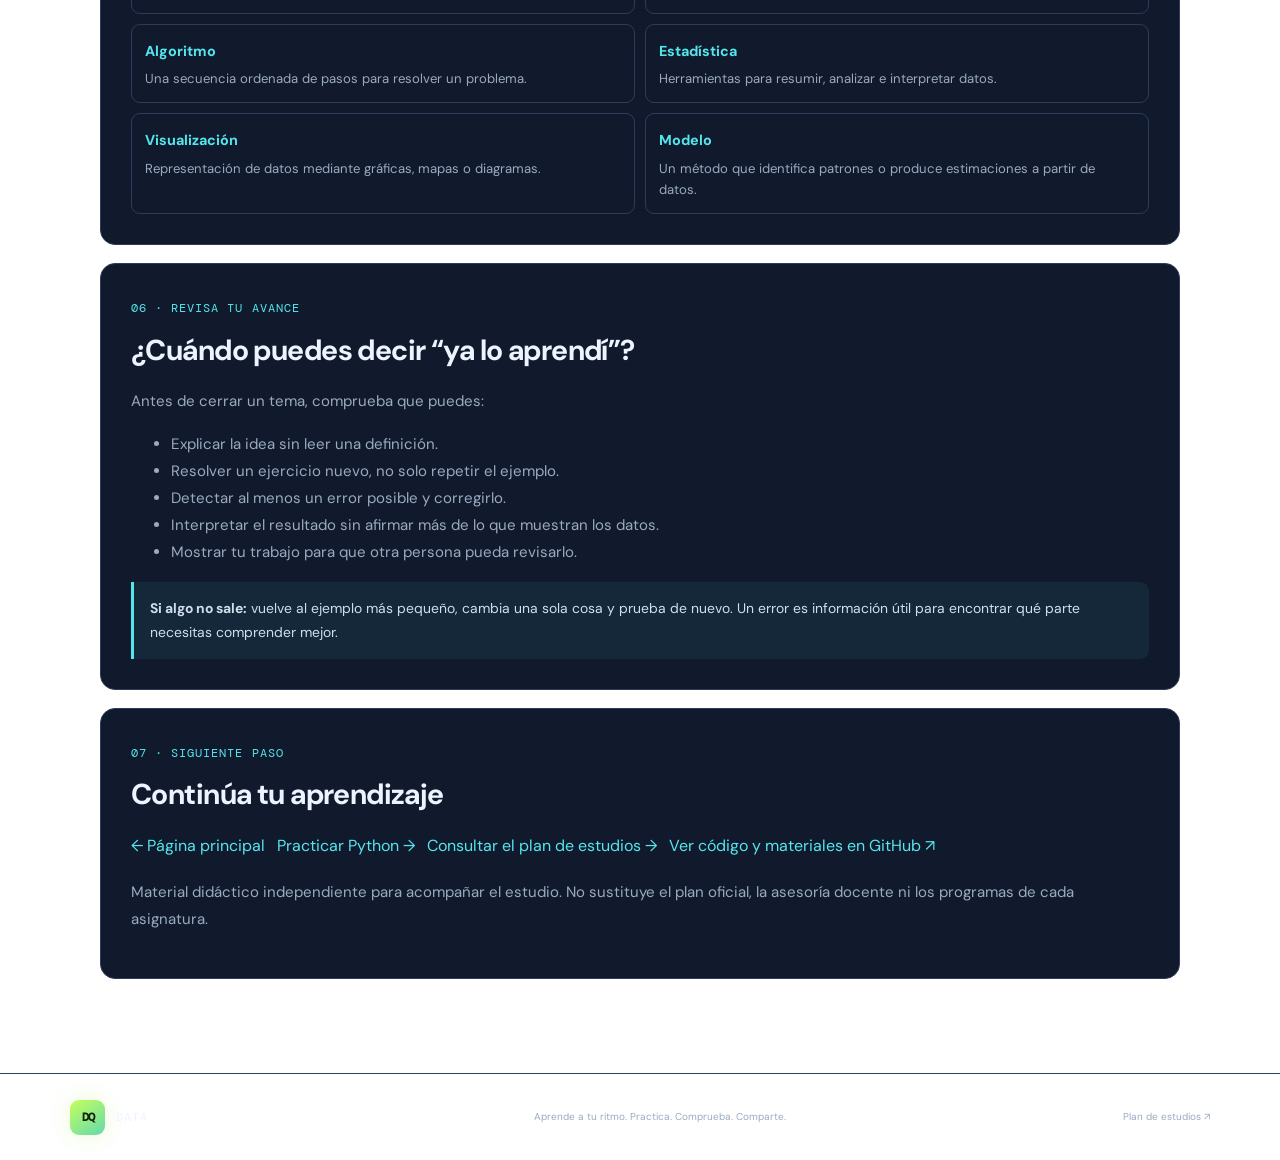
==== commit 4829e1b8: "Reestructurar guia para aprendizaje progresivo y accesible" ====
--- a/formas-de-aprender.html
+++ b/formas-de-aprender.html
@@ -1,45 +1,108 @@
 <!doctype html>
 <html lang="es">
 <head>
-<meta charset="utf-8"><meta name="viewport" content="width=device-width, initial-scale=1">
-<meta name="description" content="Métodos activos para aprender Ciencia de Datos con misiones, laboratorios, proyectos, retos y portafolio, alineados al plan de estudios UNAM 2019.">
+<meta charset="utf-8"><meta name="viewport" content="width=device-width,initial-scale=1">
+<meta name="description" content="Guía paso a paso para aprender Ciencia de Datos desde cero con explicaciones sencillas, práctica, proyectos y evidencias.">
 <meta name="theme-color" content="#101827">
-<title>Laboratorio de aprendizaje | Data Quest</title>
+<title>Aprende paso a paso | Data Quest</title>
 <link rel="stylesheet" href="styles.css">
 <style>
-.learn-hero,.learn-wrap{max-width:1160px;margin:auto}.learn-hero{padding:58px 0 28px}.learn-hero h1{font-size:clamp(34px,5vw,52px);line-height:1.1;letter-spacing:-2px;margin:12px 0}.learn-hero h1 span{color:var(--cyan)}.learn-hero p{max-width:850px;color:var(--muted);line-height:1.8}.learn-wrap{padding:10px 0 75px}.learn-section{margin:18px 0 26px;padding:24px;background:var(--panel);border:1px solid var(--line);border-radius:13px}.learn-section h2{font-size:23px;margin:0 0 10px}.learn-section>p{font-size:13px;color:var(--muted);line-height:1.8}.method-grid{display:grid;grid-template-columns:repeat(3,minmax(0,1fr));gap:14px}.method-card{background:linear-gradient(145deg,#172741,#101a2b);border:1px solid #344968;border-radius:10px;padding:19px}.method-card .num{font:12px 'DM Mono',monospace;color:var(--cyan)}.method-card h3{font-size:16px;margin:8px 0}.method-card p,.method-card li{font-size:12px;color:#b9c8dc;line-height:1.75}.method-card ul{padding-left:18px;margin-bottom:0}.method-card .deliver{display:block;margin-top:12px;padding-top:10px;border-top:1px solid #344968;color:var(--green);font:10px 'DM Mono',monospace}.sequence{display:grid;grid-template-columns:repeat(5,1fr);gap:9px;counter-reset:step}.sequence article{padding:15px;background:#0d1828;border:1px solid #2a3b52;border-radius:9px}.sequence article b{display:block;color:var(--cyan);font:11px 'DM Mono',monospace;margin-bottom:7px}.sequence article p{font-size:11px;color:var(--muted);margin:0;line-height:1.65}.challenge{background:#0d1828;border:1px solid #2a3b52;border-radius:10px;padding:18px;margin-top:12px}.challenge h3{margin:0 0 7px;font-size:15px}.challenge p,.challenge li{font-size:12px;color:#bdcbe0;line-height:1.8}.challenge ul{padding-left:18px}.rubric{width:100%;border-collapse:collapse;font-size:12px}.rubric th,.rubric td{text-align:left;padding:10px;border-bottom:1px solid #2b3d5a}.rubric th{color:var(--cyan);font-family:'DM Mono',monospace;font-size:10px}.rubric td{color:#c4d1e3}.note{border-left:3px solid var(--cyan);padding:13px 16px;background:#15283a;color:#c9d7e7;font-size:12px;line-height:1.8;margin-top:18px}
-@media(max-width:1200px){.learn-hero,.learn-wrap{margin-left:5.5%;margin-right:5.5%}}@media(max-width:760px){.method-grid{grid-template-columns:repeat(2,minmax(0,1fr))}.sequence{grid-template-columns:repeat(2,1fr)}}@media(max-width:480px){.method-grid,.sequence{grid-template-columns:1fr}.learn-section{padding:17px}}
-</style></head>
+:root{scroll-behavior:smooth}.guide-hero,.guide-main{width:min(1080px,89%);margin:auto}.guide-hero{padding:54px 0 30px}.guide-hero h1{font-size:clamp(2.2rem,5vw,3.8rem);line-height:1.08;letter-spacing:-.045em;margin:14px 0}.guide-hero h1 em{font-style:normal;color:var(--cyan)}.guide-hero>p{max-width:760px;color:var(--muted);font-size:1rem;line-height:1.85}.guide-kicker,.step-tag{font: .72rem 'DM Mono',monospace;letter-spacing:.09em;color:var(--cyan)}.guide-actions{display:flex;gap:10px;flex-wrap:wrap;margin-top:22px}.guide-main{padding:8px 0 76px}.guide-block{padding:clamp(18px,3vw,30px);margin:18px 0;background:var(--panel);border:1px solid var(--line);border-radius:15px}.guide-block h2{font-size:clamp(1.35rem,2.6vw,1.8rem);margin:7px 0 10px;letter-spacing:-.02em}.guide-block>p,.guide-block li{color:var(--muted);line-height:1.8;font-size:.94rem}.lead{max-width:780px}.path-grid{display:grid;grid-template-columns:repeat(3,1fr);gap:13px;margin-top:20px}.path-card{padding:18px;border:1px solid var(--line);border-radius:12px;background:#101c2d}.path-card .n{font: .72rem 'DM Mono',monospace;color:var(--cyan)}.path-card h3{font-size:1.05rem;margin:10px 0 7px}.path-card p{font-size:.85rem;line-height:1.7;color:var(--muted);margin:0}.path-card a{display:inline-block;margin-top:13px;color:var(--cyan);font-size:.83rem}.steps{display:grid;grid-template-columns:repeat(5,1fr);gap:9px;margin-top:18px}.step{padding:14px;border:1px solid var(--line);border-radius:10px;background:#101c2d}.step b{display:block;color:var(--cyan);font: .72rem 'DM Mono',monospace;margin-bottom:7px}.step p{font-size:.8rem;line-height:1.65;color:var(--muted);margin:0}.method-list{display:grid;grid-template-columns:repeat(2,1fr);gap:12px;margin-top:18px}.method{padding:17px;border:1px solid var(--line);border-radius:11px;background:#101c2d}.method h3{margin:0 0 6px;font-size:1rem}.method p{margin:0;color:var(--muted);font-size:.85rem;line-height:1.7}.method small{display:block;color:var(--cyan);font: .7rem 'DM Mono',monospace;margin-top:10px}.example{margin-top:15px;padding:18px;border-radius:11px;background:#0d1928;border:1px solid #2b405a}.example h3{margin:0 0 7px;font-size:1rem}.example p,.example li{font-size:.88rem;line-height:1.75;color:#c1cee0}.example ol,.example ul{padding-left:20px}.checklist{list-style:none;padding:0!important;margin:14px 0 0}.checklist li{padding:10px 0;border-bottom:1px solid var(--line);display:flex;gap:10px;align-items:flex-start}.checklist li:last-child{border:0}.checklist input{margin-top:5px;accent-color:#55c5d9;flex:none}.callout{margin-top:16px;padding:14px 16px;border-left:3px solid var(--cyan);background:#14283a;border-radius:0 9px 9px 0;color:#d0deec;font-size:.87rem;line-height:1.75}.terms{display:grid;grid-template-columns:repeat(2,1fr);gap:10px}.term{padding:13px;border:1px solid var(--line);border-radius:9px}.term b{color:var(--cyan);font-size:.9rem}.term p{margin:5px 0 0;color:var(--muted);font-size:.82rem;line-height:1.6}.final-links{display:flex;gap:12px;flex-wrap:wrap;margin-top:16px}.final-links a{color:var(--cyan)}.guide-foot{color:var(--muted);font-size:.78rem;margin-top:20px;line-height:1.7}
+@media(max-width:760px){.path-grid{grid-template-columns:1fr}.steps{grid-template-columns:repeat(2,1fr)}.method-list,.terms{grid-template-columns:1fr}}@media(max-width:420px){.steps{grid-template-columns:1fr}.guide-hero{padding-top:35px}}
+</style>
+</head>
 <body>
-<header class="topbar"><a class="brand" href="index.html"><span class="brand-mark">DQ</span><span>DATA <strong>QUEST</strong></span></a><nav class="nav" style="display:flex"><a href="index.html">Inicio</a><a href="plan-estudios.html">Plan UNAM</a><a href="#metodos">Métodos</a><a href="#proyecto">Proyecto</a><a class="nav-github" href="https://github.com/RealRata/mi-camino-en-ciencia-de-datos" target="_blank" rel="noopener">GitHub ↗</a></nav></header>
+<header class="topbar">
+<a class="brand" href="index.html"><span class="brand-mark">DQ</span><span>DATA <strong>QUEST</strong></span></a>
+<button class="menu-toggle" id="menuToggle" aria-label="Abrir menú" aria-expanded="false">☰</button>
+<nav class="nav" id="mainNav"><a href="index.html">Inicio</a><a href="plan-estudios.html">Plan UNAM</a><a href="#ruta">Ruta de aprendizaje</a><a href="#metodos">Cómo estudiar</a><a class="nav-github" href="https://github.com/RealRata/mi-camino-en-ciencia-de-datos" target="_blank" rel="noopener">GitHub ↗</a></nav>
+</header>
 <main>
-<section class="learn-hero"><span class="eyebrow">CENTRO DE ENTRENAMIENTO · APRENDIZAJE ACTIVO</span><h1>Aprende haciendo.<br><span>Piensa como científico de datos.</span></h1><p>Esta guía transforma los contenidos del plan de estudios en experiencias prácticas. Cada método combina comprensión, práctica deliberada, retroalimentación y una evidencia concreta de aprendizaje. Los métodos son complementarios: no sustituyen las asignaturas ni sus programas oficiales.</p><div class="action-row"><a class="button button-primary" href="#metodos">Explorar métodos →</a><a class="button button-quiet" href="plan-estudios.html">Consultar plan académico</a></div></section>
-<div class="learn-wrap">
-<section class="learn-section" id="metodos"><div class="meta-line">SEIS FORMAS DE APRENDER</div><h2>Elige una experiencia, no solo un tema</h2><div class="method-grid">
-<article class="method-card"><span class="num">MÉTODO 01 · INVESTIGACIÓN</span><h3>Misiones por problemas</h3><p>Comienza con una pregunta concreta y aprende la teoría necesaria para resolverla. El problema guía el orden del estudio.</p><ul><li>Formula una pregunta medible.</li><li>Identifica qué datos y conceptos necesitas.</li><li>Propón, prueba y justifica una solución.</li></ul><span class="deliver">EVIDENCIA: informe de solución</span></article>
-<article class="method-card"><span class="num">MÉTODO 02 · EXPERIMENTACIÓN</span><h3>Laboratorios de datos</h3><p>Trabaja con datos reales o didácticos en un entorno reproducible y observa cómo cambian los resultados al modificar el proceso.</p><ul><li>Inspecciona y documenta los datos.</li><li>Limpia valores faltantes y duplicados.</li><li>Analiza, visualiza y comunica hallazgos.</li></ul><span class="deliver">EVIDENCIA: notebook reproducible</span></article>
-<article class="method-card"><span class="num">MÉTODO 03 · INTEGRACIÓN</span><h3>Proyectos por etapas</h3><p>Une conocimientos de varias materias para crear un producto completo, desde la pregunta inicial hasta la presentación de resultados.</p><ul><li>Divide el trabajo en entregas pequeñas.</li><li>Registra decisiones y versiones.</li><li>Valida resultados antes de presentar.</li></ul><span class="deliver">EVIDENCIA: proyecto funcional</span></article>
-<article class="method-card"><span class="num">MÉTODO 04 · PRÁCTICA</span><h3>Retos de programación</h3><p>Resuelve problemas breves con dificultad gradual. Primero predice qué hará el código; después ejecútalo, depúralo y explica el resultado.</p><ul><li>Reto guiado con ejemplo.</li><li>Reto independiente sin copiar.</li><li>Pruebas con casos normales y extremos.</li></ul><span class="deliver">EVIDENCIA: código y pruebas</span></article>
-<article class="method-card"><span class="num">MÉTODO 05 · RECUPERACIÓN</span><h3>Aprender enseñando</h3><p>Explica una idea sin consultar apuntes, crea un ejemplo propio y diseña una pregunta para que otra persona compruebe si entendió.</p><ul><li>Explica con tus propias palabras.</li><li>Incluye un ejemplo y un contraejemplo.</li><li>Corrige vacíos al revisar la explicación.</li></ul><span class="deliver">EVIDENCIA: mini lección o glosario</span></article>
-<article class="method-card"><span class="num">MÉTODO 06 · REFLEXIÓN</span><h3>Portafolio de evidencias</h3><p>Conserva los resultados y registra qué sabes hacer, qué errores corregiste y qué concepto necesitas reforzar.</p><ul><li>Guarda versiones del código.</li><li>Incluye gráficas y conclusiones.</li><li>Escribe una reflexión breve por entrega.</li></ul><span class="deliver">EVIDENCIA: historial de proyectos</span></article>
-</div></section>
-<section class="learn-section"><div class="meta-line">CICLO DE ESTUDIO REUTILIZABLE</div><h2>Una sesión de aprendizaje en cinco movimientos</h2><div class="sequence">
-<article><b>01 · PREGUNTA</b><p>Escribe qué quieres averiguar o qué problema resolverás.</p></article>
-<article><b>02 · COMPRENDE</b><p>Estudia el concepto y explica la idea con tus palabras.</p></article>
-<article><b>03 · PRACTICA</b><p>Resuelve un ejercicio sin copiar la solución.</p></article>
-<article><b>04 · VERIFICA</b><p>Prueba, compara resultados y corrige errores.</p></article>
-<article><b>05 · ENSEÑA</b><p>Entrega una evidencia y explica qué aprendiste.</p></article>
-</div><div class="note"><strong>Regla de dominio:</strong> una lección no se considera terminada solo por haberla leído. Debe existir una explicación propia, una práctica ejecutada y una evidencia verificable.</div></section>
-<section class="learn-section" id="proyecto"><div class="meta-line">PROYECTO INTEGRADOR · DATOS DE LA VIDA COTIDIANA</div><h2>De una pregunta a una conclusión sustentada</h2><p>Proyecto de práctica que conecta programación, bases de datos, probabilidad, estadística, preprocesamiento, visualización y ética. El tema puede cambiarse; el proceso se mantiene.</p>
-<div class="challenge"><h3>Reto: analizar información de mercados y tianguis</h3><p><strong>Pregunta guía:</strong> ¿Cómo se distribuyen los mercados y tianguis por alcaldía y qué patrones se observan en los registros disponibles?</p><ul><li><strong>Fase 1 — Preparar:</strong> define variables, fuente, fecha de consulta y alcance. No inventes registros faltantes.</li><li><strong>Fase 2 — Programar:</strong> carga el archivo con Python, identifica columnas y tipos de datos.</li><li><strong>Fase 3 — Calidad:</strong> detecta duplicados, normaliza nombres de alcaldías y documenta cada corrección.</li><li><strong>Fase 4 — Estadística:</strong> calcula conteos por alcaldía, proporciones y valores faltantes.</li><li><strong>Fase 5 — Visualizar:</strong> crea una gráfica legible y explica qué muestra y qué no permite concluir.</li><li><strong>Fase 6 — Comunicar:</strong> presenta hallazgos, limitaciones, código y recomendaciones basadas únicamente en evidencia.</li></ul><p><strong>Entregables:</strong> archivo limpio, diccionario de datos, código reproducible, tabla estadística, gráfica y reporte de una página.</p></div>
+<section class="guide-hero">
+<span class="guide-kicker">GUÍA PARA PRINCIPIANTES · APRENDE A TU RITMO</span>
+<h1>Aprender Ciencia de Datos<br><em>paso a paso y sin perderte.</em></h1>
+<p>No necesitas saber programar para comenzar. Esta guía te acompaña desde las primeras ideas hasta proyectos donde podrás usar datos para responder preguntas. Avanza en orden, practica cada concepto y conserva lo que construyas.</p>
+<div class="guide-actions"><a class="button button-primary" href="#ruta">Comenzar la guía →</a><a class="button button-quiet" href="plan-estudios.html">Consultar plan académico</a></div>
 </section>
-<section class="learn-section"><div class="meta-line">VINCULACIÓN CON EL PLAN ACADÉMICO</div><h2>Los métodos acompañan las etapas</h2><div class="method-grid">
-<article class="method-card"><h3>Etapa básica · 1.º–4.º</h3><p>Construye fundamentos con retos cortos, ejercicios explicados y bitácoras de conceptos. Refuerza las materias de la carrera de origen correspondiente.</p><span class="deliver">PRÁCTICA: ejercicios y mini programas</span></article>
-<article class="method-card"><h3>Etapa intermedia · 5.º–7.º</h3><p>Integra programación, matemáticas, bases de datos, probabilidad, estadística y aprendizaje de máquinas mediante laboratorios y proyectos por equipos o individuales.</p><span class="deliver">PRÁCTICA: análisis reproducibles</span></article>
-<article class="method-card"><h3>Profundización · 8.º</h3><p>Combina optativas, visualización, estadística computacional y ética en un proyecto aplicado con documentación y comunicación pública.</p><span class="deliver">PRÁCTICA: portafolio especializado</span></article>
-</div><div class="note">La vinculación es una propuesta didáctica de este repositorio. No modifica el orden, los créditos ni el carácter oficial de las asignaturas descritas en el plan.</div></section>
-<section class="learn-section"><div class="meta-line">CRITERIOS PARA EVALUAR EL APRENDIZAJE</div><h2>Cómo saber si una actividad quedó bien</h2><table class="rubric"><thead><tr><th>CRITERIO</th><th>EVIDENCIA ESPERADA</th></tr></thead><tbody><tr><td>Comprensión</td><td>Explica el concepto con sus palabras y reconoce cuándo aplica.</td></tr><tr><td>Procedimiento</td><td>El código o cálculo puede repetirse y está documentado.</td></tr><tr><td>Verificación</td><td>Prueba casos, revisa errores y valida los resultados.</td></tr><tr><td>Interpretación</td><td>Distingue los resultados observados de las suposiciones.</td></tr><tr><td>Ética</td><td>Reconoce sesgos, privacidad, límites y posibles impactos.</td></tr><tr><td>Comunicación</td><td>Presenta tablas, gráficas y conclusiones comprensibles.</td></tr></tbody></table></section>
-<section class="learn-section"><div class="meta-line">RECURSOS DEL PROYECTO</div><h2>Continúa tu recorrido</h2><div class="action-row"><a class="button button-primary" href="index.html#python">Practicar Python →</a><a class="button button-quiet" href="plan-estudios.html">Ver materias del plan</a><a class="button button-quiet" href="https://github.com/RealRata/mi-camino-en-ciencia-de-datos" target="_blank" rel="noopener">Código fuente en GitHub ↗</a></div></section>
+<div class="guide-main">
+<section class="guide-block" id="ruta">
+<span class="step-tag">01 · EL CAMINO</span><h2>Primero entiende el recorrido</h2>
+<p class="lead">Estudia por niveles. No pases al siguiente solo por terminar una lectura: avanza cuando puedas explicar la idea y resolver un ejercicio sencillo.</p>
+<div class="path-grid">
+<article class="path-card"><span class="n">NIVEL 1 · FUNDAMENTOS</span><h3>Aprende las bases</h3><p>Familiarízate con problemas, datos, lógica, matemáticas y programación. Empieza con ejemplos pequeños y vocabulario claro.</p><a href="index.html#python">Ir a los ejercicios de Python →</a></article>
+<article class="path-card"><span class="n">NIVEL 2 · HERRAMIENTAS</span><h3>Analiza información</h3><p>Practica organización de datos, bases de datos, probabilidad, estadística, limpieza y visualización.</p><a href="plan-estudios.html">Ver materias relacionadas →</a></article>
+<article class="path-card"><span class="n">NIVEL 3 · APLICACIÓN</span><h3>Construye proyectos</h3><p>Integra conocimientos, compara métodos, interpreta resultados y comunica conclusiones con responsabilidad.</p><a href="#proyecto">Ver proyecto guiado →</a></article>
+</div>
+<div class="callout"><strong>Importante:</strong> este recorrido es una propuesta didáctica para aprender. El orden oficial de materias, créditos y requisitos se consulta en el <a href="plan-estudios.html">plan académico</a>. La etapa básica depende de la carrera de origen indicada en el documento de la UNAM.</div>
+</section>
+<section class="guide-block" id="como-usar">
+<span class="step-tag">02 · CÓMO USAR ESTA PLATAFORMA</span><h2>Tu primera sesión, en cinco pasos</h2>
+<p>Usa esta secuencia cada vez que estudies una materia, desde Python hasta estadística.</p>
+<div class="steps">
+<div class="step"><b>1. PREGUNTA</b><p>¿Qué quiero entender o resolver? Escríbelo en una frase.</p></div>
+<div class="step"><b>2. APRENDE</b><p>Lee la explicación y anota tres ideas importantes.</p></div>
+<div class="step"><b>3. PRACTICA</b><p>Haz el ejercicio por tu cuenta antes de mirar la solución.</p></div>
+<div class="step"><b>4. COMPRUEBA</b><p>Ejecuta, revisa el resultado y corrige los errores.</p></div>
+<div class="step"><b>5. EXPLICA</b><p>Resume qué hiciste y guarda tu evidencia.</p></div>
+</div>
+<ul class="checklist">
+<li><input type="checkbox" disabled><span>Entiendo qué pregunta intenta responder el tema.</span></li>
+<li><input type="checkbox" disabled><span>Puedo explicar el concepto con mis propias palabras.</span></li>
+<li><input type="checkbox" disabled><span>Resolví un ejercicio sin copiarlo.</span></li>
+<li><input type="checkbox" disabled><span>Revisé el resultado y guardé mi trabajo.</span></li>
+</ul>
+<p class="guide-foot">La lista es una referencia para revisar tu aprendizaje; las casillas son una guía visual y no guardan progreso.</p>
+</section>
+<section class="guide-block" id="metodos">
+<span class="step-tag">03 · DIFERENTES FORMAS DE APRENDER</span><h2>Combina métodos para comprender mejor</h2>
+<p>No todas las personas aprenden igual. Alterna estas actividades; cada una desarrolla una habilidad distinta.</p>
+<div class="method-list">
+<article class="method"><h3>Resolver una misión</h3><p>Parte de una pregunta real. Busca qué información necesitas, plantea una solución y justifica tus decisiones.</p><small>ENTRENAS: pensamiento crítico</small></article>
+<article class="method"><h3>Explorar un laboratorio</h3><p>Abre un conjunto de datos, observa sus columnas, encuentra errores y crea una tabla o gráfica.</p><small>ENTRENAS: análisis y experimentación</small></article>
+<article class="method"><h3>Practicar con retos cortos</h3><p>Resuelve ejercicios de dificultad gradual. Cambia un dato, prueba otro caso y observa cómo cambia el resultado.</p><small>ENTRENAS: programación y precisión</small></article>
+<article class="method"><h3>Enseñar lo aprendido</h3><p>Explica el tema a una persona imaginaria o real, usando un ejemplo cotidiano y palabras sencillas.</p><small>ENTRENAS: comprensión y comunicación</small></article>
+<article class="method"><h3>Crear un proyecto</h3><p>Une varias herramientas para responder una pregunta completa. Divide el trabajo en entregas pequeñas.</p><small>ENTRENAS: integración de conocimientos</small></article>
+<article class="method"><h3>Construir tu portafolio</h3><p>Guarda ejercicios, código, gráficas, decisiones, errores corregidos y conclusiones.</p><small>ENTRENAS: autonomía y seguimiento</small></article>
+</div>
+</section>
+<section class="guide-block" id="proyecto">
+<span class="step-tag">04 · PRÁCTICA GUIADA</span><h2>Proyecto: conocer los mercados y tianguis</h2>
+<p>Un ejemplo cercano para practicar Ciencia de Datos. La pregunta es: <strong>¿cómo se distribuyen los mercados y tianguis registrados por alcaldía?</strong></p>
+<div class="example"><h3>Realiza el proyecto en seis etapas</h3><ol>
+<li><strong>Define:</strong> escribe la pregunta y delimita qué registros vas a estudiar.</li>
+<li><strong>Consigue:</strong> utiliza una fuente de datos identificable y anota su procedencia y fecha.</li>
+<li><strong>Revisa:</strong> identifica columnas, tipos de datos, valores vacíos y registros repetidos.</li>
+<li><strong>Limpia:</strong> corrige formatos y duplicados con reglas documentadas; conserva el original.</li>
+<li><strong>Analiza:</strong> cuenta registros por alcaldía y calcula proporciones.</li>
+<li><strong>Comunica:</strong> crea una gráfica y explica los resultados y las limitaciones de los datos.</li>
+</ol><p><strong>Al terminar tendrás:</strong> datos limpios, código, tabla de resultados, gráfica y una explicación breve.</p></div>
+<div class="callout">No confundas cantidad de registros con cantidad real de establecimientos: las conclusiones solo pueden describir la información y la cobertura de la fuente utilizada.</div>
+</section>
+<section class="guide-block" id="vocabulario">
+<span class="step-tag">05 · VOCABULARIO BÁSICO</span><h2>Palabras que encontrarás constantemente</h2>
+<div class="terms">
+<div class="term"><b>Dato</b><p>Un valor registrado, como un nombre, una fecha o una cantidad.</p></div>
+<div class="term"><b>Conjunto de datos</b><p>Una colección organizada de datos, normalmente en filas y columnas.</p></div>
+<div class="term"><b>Variable</b><p>Una característica que se observa o mide, por ejemplo, alcaldía o precio.</p></div>
+<div class="term"><b>Programa</b><p>Instrucciones que una computadora ejecuta para realizar una tarea.</p></div>
+<div class="term"><b>Algoritmo</b><p>Una secuencia ordenada de pasos para resolver un problema.</p></div>
+<div class="term"><b>Estadística</b><p>Herramientas para resumir, analizar e interpretar datos.</p></div>
+<div class="term"><b>Visualización</b><p>Representación de datos mediante gráficas, mapas o diagramas.</p></div>
+<div class="term"><b>Modelo</b><p>Un método que identifica patrones o produce estimaciones a partir de datos.</p></div>
+</div>
+</section>
+<section class="guide-block" id="evaluacion">
+<span class="step-tag">06 · REVISA TU AVANCE</span><h2>¿Cuándo puedes decir “ya lo aprendí”?</h2>
+<p>Antes de cerrar un tema, comprueba que puedes:</p>
+<ul><li>Explicar la idea sin leer una definición.</li><li>Resolver un ejercicio nuevo, no solo repetir el ejemplo.</li><li>Detectar al menos un error posible y corregirlo.</li><li>Interpretar el resultado sin afirmar más de lo que muestran los datos.</li><li>Mostrar tu trabajo para que otra persona pueda revisarlo.</li></ul>
+<div class="callout"><strong>Si algo no sale:</strong> vuelve al ejemplo más pequeño, cambia una sola cosa y prueba de nuevo. Un error es información útil para encontrar qué parte necesitas comprender mejor.</div>
+</section>
+<section class="guide-block">
+<span class="step-tag">07 · SIGUIENTE PASO</span><h2>Continúa tu aprendizaje</h2>
+<div class="final-links"><a href="index.html">← Página principal</a><a href="index.html#python">Practicar Python →</a><a href="plan-estudios.html">Consultar el plan de estudios →</a><a href="https://github.com/RealRata/mi-camino-en-ciencia-de-datos" target="_blank" rel="noopener">Ver código y materiales en GitHub ↗</a></div>
+<p class="guide-foot">Material didáctico independiente para acompañar el estudio. No sustituye el plan oficial, la asesoría docente ni los programas de cada asignatura.</p>
+</section>
 </div></main>
-<footer class="footer"><a class="brand" href="index.html"><span class="brand-mark">DQ</span><span>DATA <strong>QUEST</strong></span></a><p>Métodos didácticos complementarios al plan académico.</p><a href="plan-estudios.html">Plan de estudios ↗</a></footer>
+<footer class="footer"><a class="brand" href="index.html"><span class="brand-mark">DQ</span><span>DATA <strong>QUEST</strong></span></a><p>Aprende a tu ritmo. Practica. Comprueba. Comparte.</p><a href="plan-estudios.html">Plan de estudios ↗</a></footer>
+<script src="script.js" defer></script>
 </body></html>
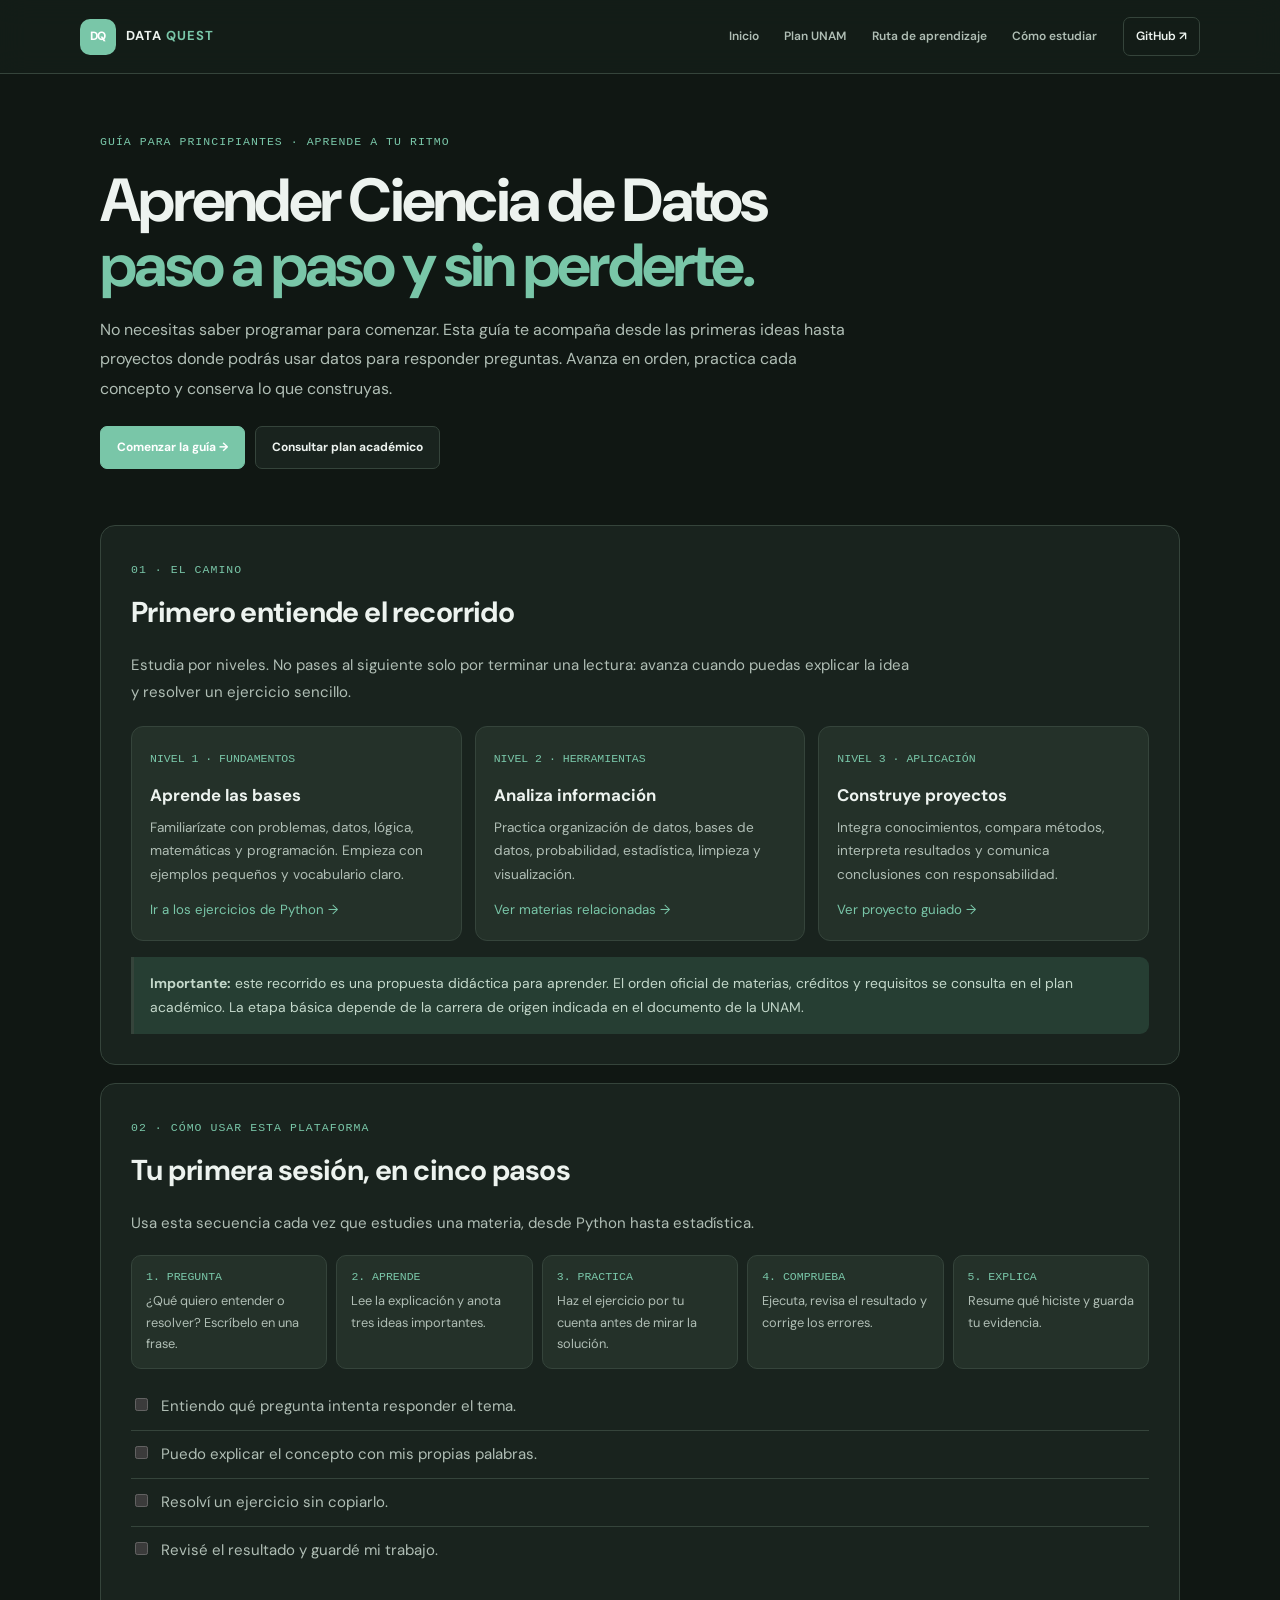
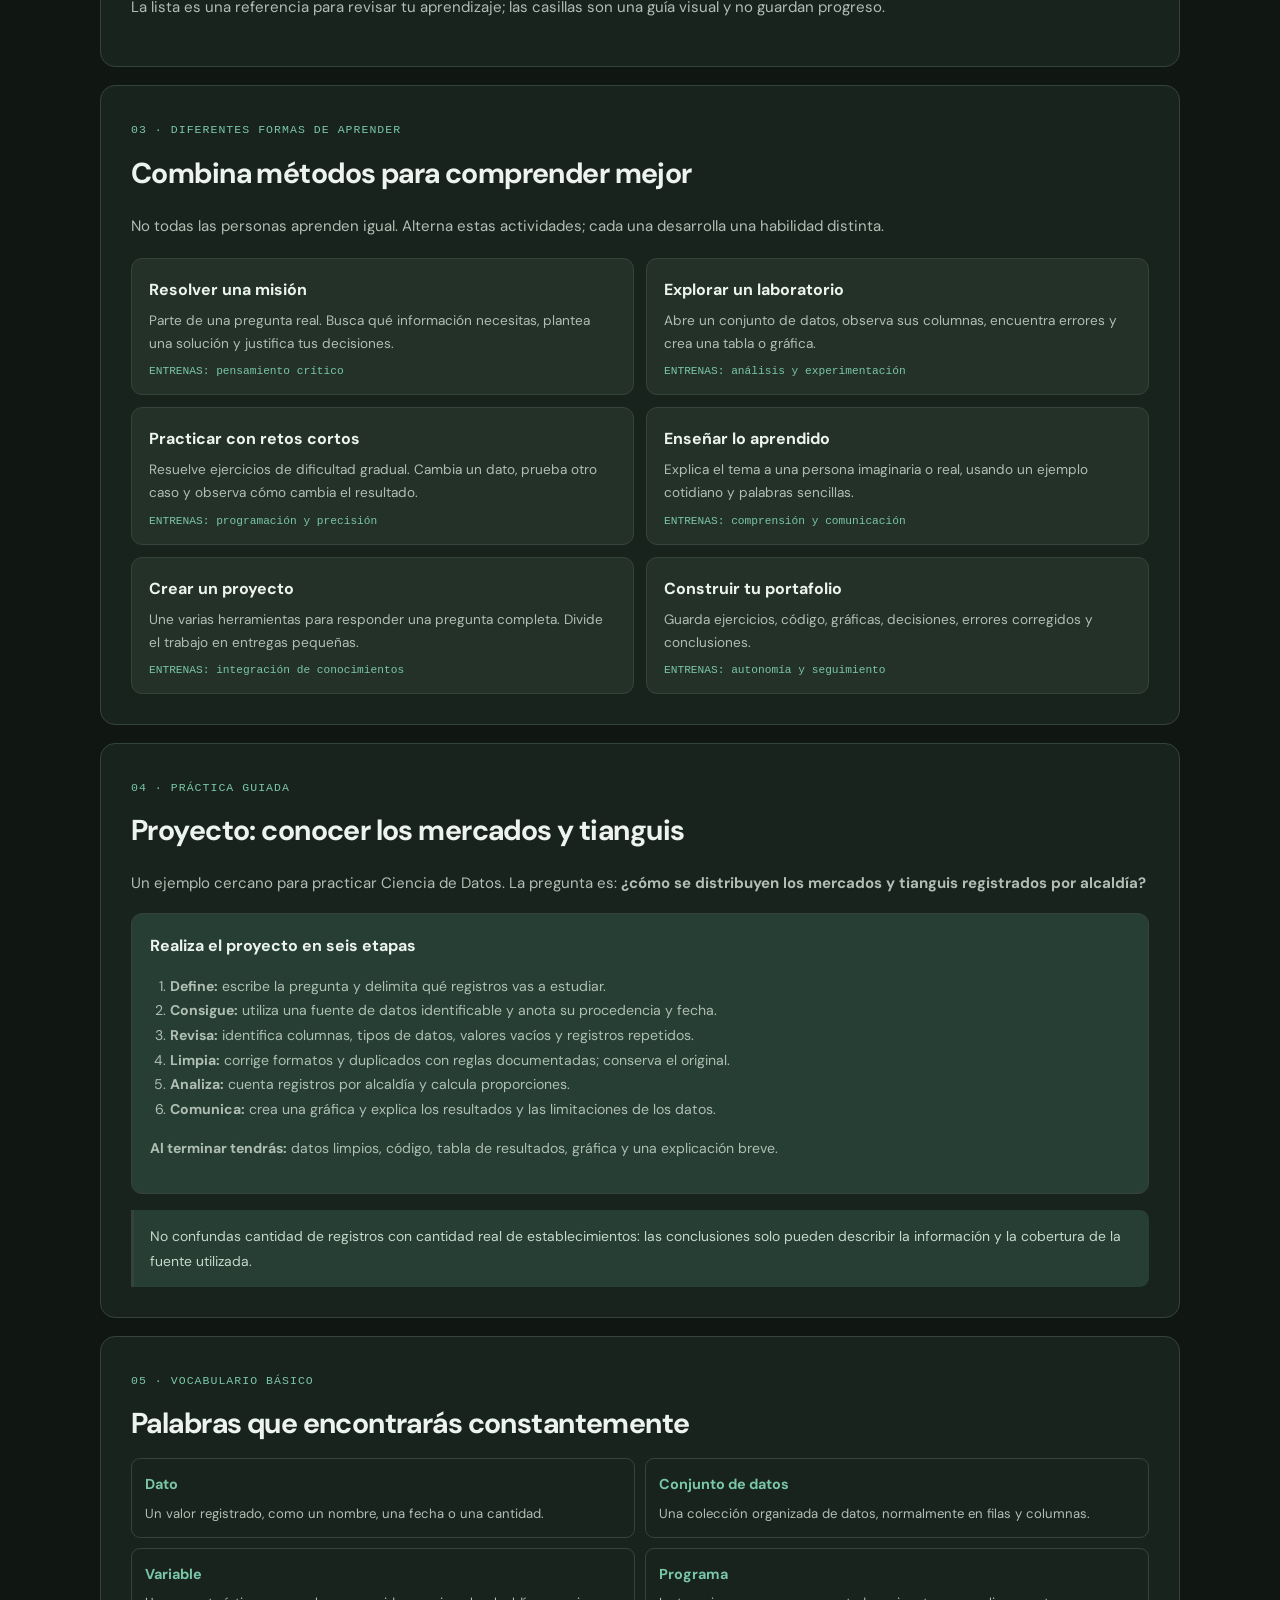
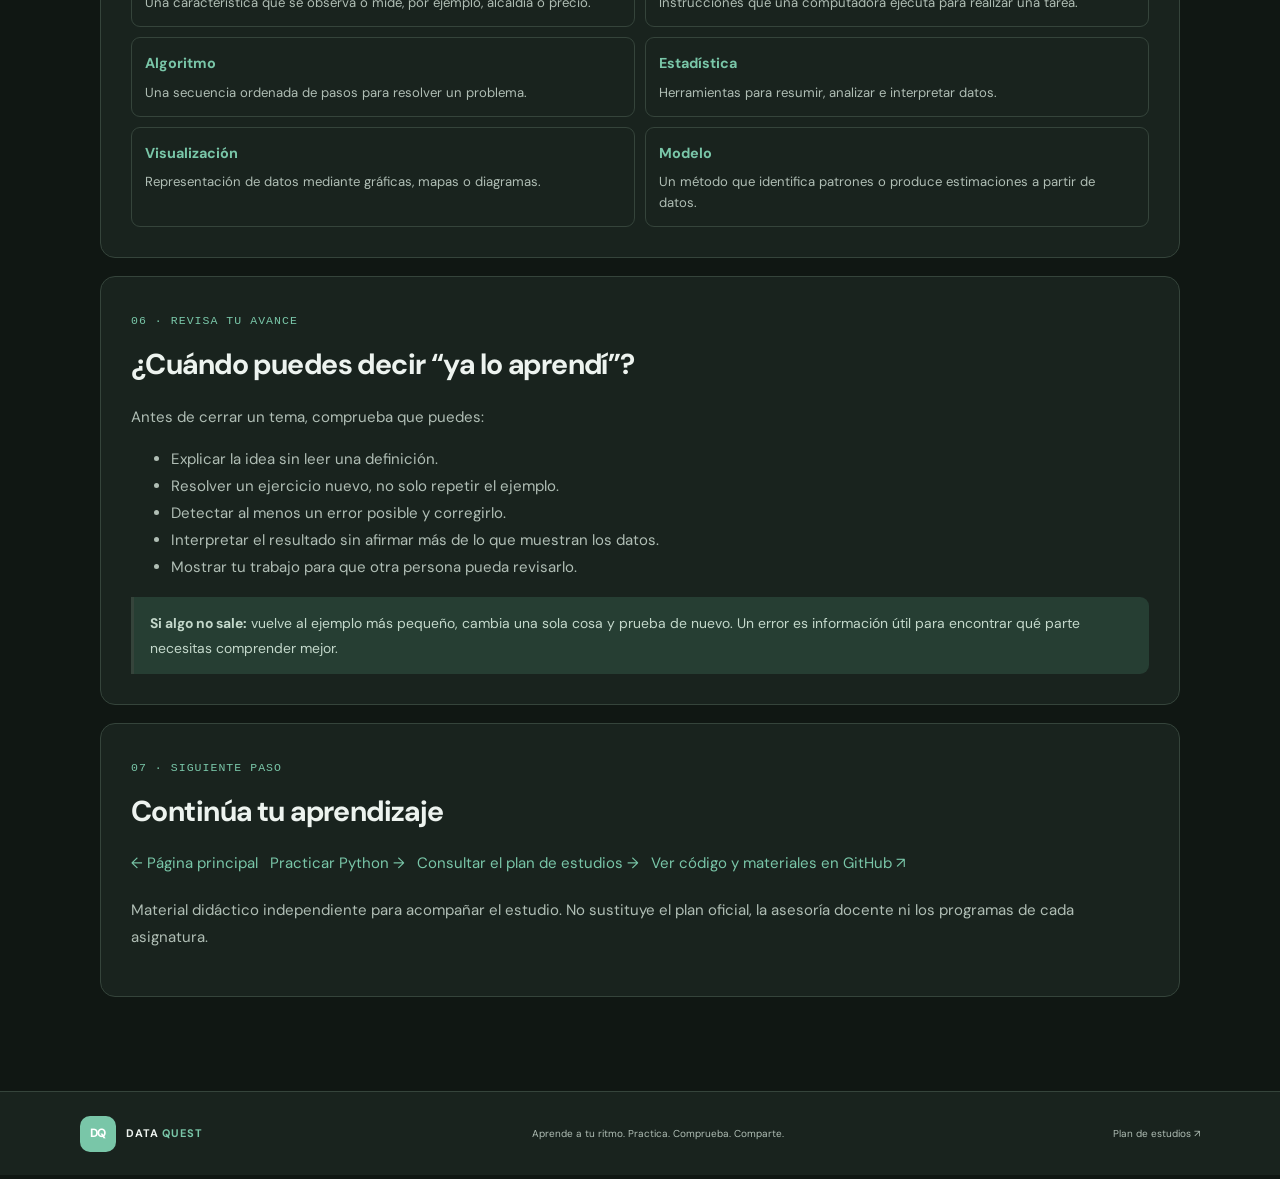
==== commit f5931eef: "Apply unified dark theme to learning guide page" ====
--- a/formas-de-aprender.html
+++ b/formas-de-aprender.html
@@ -3,9 +3,9 @@
 <head>
 <meta charset="utf-8"><meta name="viewport" content="width=device-width,initial-scale=1">
 <meta name="description" content="Guía paso a paso para aprender Ciencia de Datos desde cero con explicaciones sencillas, práctica, proyectos y evidencias.">
-<meta name="theme-color" content="#101827">
+<meta name="theme-color" content="#101713">
 <title>Aprende paso a paso | Data Quest</title>
-<link rel="stylesheet" href="styles.css">
+<link rel="stylesheet" href="styles.css?v=unified-dark-20261111">
 <style>
 :root{scroll-behavior:smooth}.guide-hero,.guide-main{width:min(1080px,89%);margin:auto}.guide-hero{padding:54px 0 30px}.guide-hero h1{font-size:clamp(2.2rem,5vw,3.8rem);line-height:1.08;letter-spacing:-.045em;margin:14px 0}.guide-hero h1 em{font-style:normal;color:var(--cyan)}.guide-hero>p{max-width:760px;color:var(--muted);font-size:1rem;line-height:1.85}.guide-kicker,.step-tag{font: .72rem 'DM Mono',monospace;letter-spacing:.09em;color:var(--cyan)}.guide-actions{display:flex;gap:10px;flex-wrap:wrap;margin-top:22px}.guide-main{padding:8px 0 76px}.guide-block{padding:clamp(18px,3vw,30px);margin:18px 0;background:var(--panel);border:1px solid var(--line);border-radius:15px}.guide-block h2{font-size:clamp(1.35rem,2.6vw,1.8rem);margin:7px 0 10px;letter-spacing:-.02em}.guide-block>p,.guide-block li{color:var(--muted);line-height:1.8;font-size:.94rem}.lead{max-width:780px}.path-grid{display:grid;grid-template-columns:repeat(3,1fr);gap:13px;margin-top:20px}.path-card{padding:18px;border:1px solid var(--line);border-radius:12px;background:#101c2d}.path-card .n{font: .72rem 'DM Mono',monospace;color:var(--cyan)}.path-card h3{font-size:1.05rem;margin:10px 0 7px}.path-card p{font-size:.85rem;line-height:1.7;color:var(--muted);margin:0}.path-card a{display:inline-block;margin-top:13px;color:var(--cyan);font-size:.83rem}.steps{display:grid;grid-template-columns:repeat(5,1fr);gap:9px;margin-top:18px}.step{padding:14px;border:1px solid var(--line);border-radius:10px;background:#101c2d}.step b{display:block;color:var(--cyan);font: .72rem 'DM Mono',monospace;margin-bottom:7px}.step p{font-size:.8rem;line-height:1.65;color:var(--muted);margin:0}.method-list{display:grid;grid-template-columns:repeat(2,1fr);gap:12px;margin-top:18px}.method{padding:17px;border:1px solid var(--line);border-radius:11px;background:#101c2d}.method h3{margin:0 0 6px;font-size:1rem}.method p{margin:0;color:var(--muted);font-size:.85rem;line-height:1.7}.method small{display:block;color:var(--cyan);font: .7rem 'DM Mono',monospace;margin-top:10px}.example{margin-top:15px;padding:18px;border-radius:11px;background:#0d1928;border:1px solid #2b405a}.example h3{margin:0 0 7px;font-size:1rem}.example p,.example li{font-size:.88rem;line-height:1.75;color:#c1cee0}.example ol,.example ul{padding-left:20px}.checklist{list-style:none;padding:0!important;margin:14px 0 0}.checklist li{padding:10px 0;border-bottom:1px solid var(--line);display:flex;gap:10px;align-items:flex-start}.checklist li:last-child{border:0}.checklist input{margin-top:5px;accent-color:#55c5d9;flex:none}.callout{margin-top:16px;padding:14px 16px;border-left:3px solid var(--cyan);background:#14283a;border-radius:0 9px 9px 0;color:#d0deec;font-size:.87rem;line-height:1.75}.terms{display:grid;grid-template-columns:repeat(2,1fr);gap:10px}.term{padding:13px;border:1px solid var(--line);border-radius:9px}.term b{color:var(--cyan);font-size:.9rem}.term p{margin:5px 0 0;color:var(--muted);font-size:.82rem;line-height:1.6}.final-links{display:flex;gap:12px;flex-wrap:wrap;margin-top:16px}.final-links a{color:var(--cyan)}.guide-foot{color:var(--muted);font-size:.78rem;margin-top:20px;line-height:1.7}
 @media(max-width:760px){.path-grid{grid-template-columns:1fr}.steps{grid-template-columns:repeat(2,1fr)}.method-list,.terms{grid-template-columns:1fr}}@media(max-width:420px){.steps{grid-template-columns:1fr}.guide-hero{padding-top:35px}}
--- a/styles.css
+++ b/styles.css
@@ -1,52 +1,300 @@
-@import url('https://fonts.googleapis.com/css2?family=DM+Mono:wght@400;500&family=DM+Sans:wght@400;500;600;700;800&display=swap');
-:root{--bg:#0b1220;--panel:#111c2e;--panel2:#152238;--text:#edf3ff;--muted:#9aaac1;--line:#26364d;--green:#a3e635;--cyan:#67e8f9;--purple:#c4b5fd}
-*{box-sizing:border-box}html{scroll-behavior:smooth;scroll-padding-top:90px}body{margin:0;background:var(--bg);color:var(--text);font-family:'DM Sans',sans-serif;line-height:1.6}a{color:inherit;text-decoration:none}.topbar{height:76px;padding:0 max(calc((100% - 1160px)/2),5.5%);display:flex;align-items:center;justify-content:space-between;border-bottom:1px solid #ffffff12;background:#0b1220ed;position:sticky;top:0;z-index:10;backdrop-filter:blur(16px)}.brand{display:flex;align-items:center;gap:11px;font-size:14px;letter-spacing:-.3px}.brand strong{color:#fff}.brand-mark{width:35px;height:35px;border-radius:11px;background:var(--green);color:#15220a;display:grid;place-items:center;font-size:12px;font-weight:800;letter-spacing:-1px}.nav{display:flex;align-items:center;gap:30px;color:var(--muted);font-size:13px}.nav a:hover,.footer a:hover{color:var(--green)}.nav .nav-github{border:1px solid var(--line);border-radius:8px;padding:8px 13px;color:var(--text)}.menu-toggle{display:none;background:none;border:0;color:white;font-size:23px}.hero{max-width:1160px;margin:auto;padding:100px 0 78px;display:grid;grid-template-columns:1.05fr .95fr;align-items:center;gap:50px;min-height:550px}.eyebrow{font:500 10px 'DM Mono',monospace;letter-spacing:1.8px;color:var(--green)}.live-dot{display:inline-block;width:7px;height:7px;background:var(--green);border-radius:50%;margin-right:8px;box-shadow:0 0 12px #a3e63588}.hero h1{font-size:clamp(42px,5vw,65px);line-height:1.08;letter-spacing:-3.3px;margin:20px 0}.hero h1 span{color:var(--green)}.hero-copy>p{max-width:510px;color:var(--muted);font-size:16px;line-height:1.8}.hero-actions{display:flex;gap:12px;flex-wrap:wrap;margin-top:30px}.button{padding:12px 17px;border-radius:8px;font-size:13px;font-weight:700;transition:.2s}.button-primary{background:var(--green);color:#17230b}.button-primary:hover{background:#c1f77a;transform:translateY(-2px)}.button-primary span{margin-left:12px}.button-quiet{border:1px solid var(--line);color:var(--text)}.button-quiet:hover{border-color:var(--green)}.hero-note{margin-top:28px;color:#8192aa;font-size:12px}.hero-note span{color:var(--green);margin-right:7px}.hero-art{height:350px;position:relative;display:grid;place-items:center}.orbit{position:absolute;border:1px solid #263951;border-radius:50%;transform:rotate(-22deg)}.orbit-one{width:410px;height:245px}.orbit-two{width:340px;height:310px;transform:rotate(55deg)}.data-card{z-index:1;width:min(390px,90%);padding:18px 22px 20px;background:#111d30;border:1px solid #344762;border-radius:14px;box-shadow:0 30px 90px #0008;transform:rotate(-3deg)}.data-card-top{display:flex;justify-content:space-between;color:#8294ad;font:10px 'DM Mono',monospace;padding-bottom:16px;border-bottom:1px solid #293a50;margin-bottom:15px}.window-dots{color:#a3e635;letter-spacing:2px}.code-line{font:12px/2.2 'DM Mono',monospace;color:#d5e1f3}.code-line i{font-style:normal;color:#61748e;display:inline-block;width:28px}.indent{padding-left:25px}.code-purple{color:#c4b5fd}.code-blue{color:#7dd3fc}.code-green{color:#bef264}.code-yellow{color:#fcd34d}.code-muted{color:#71849e}.terminal{margin-top:16px;padding:10px 12px;background:#0b1423;border-radius:7px;color:#8294ad;font:10px 'DM Mono',monospace}.terminal>span{color:var(--green);margin-right:8px}.terminal strong{float:right;color:var(--green)}.floating-chip{position:absolute;z-index:2;padding:9px 13px;background:#1b2b41;border:1px solid #3a506c;border-radius:9px;font-size:11px;box-shadow:0 12px 30px #0005}.chip-python{top:30px;right:2px}.chip-data{bottom:34px;left:3px}.stats-strip{max-width:1160px;margin:0 auto 80px;border-block:1px solid var(--line);padding:22px 10px;display:flex;justify-content:space-around}.stats-strip div{display:flex;align-items:center;gap:13px}.stats-strip strong{font:22px 'DM Mono',monospace;color:var(--green)}.stats-strip span{font-size:11px;color:var(--muted)}.section{max-width:1160px;margin:0 auto;padding:25px 0 75px}.section-heading{display:flex;align-items:end;justify-content:space-between;gap:35px;margin-bottom:28px}.section-heading h2,.progress-copy h2{font-size:32px;letter-spacing:-1.3px;margin:7px 0 0}.section-heading>p{max-width:390px;color:var(--muted);font-size:13px;margin:0 0 5px}.roadmap-grid{display:grid;grid-template-columns:repeat(4,1fr);gap:14px}.road-card{background:var(--panel);border:1px solid var(--line);border-radius:12px;padding:20px;min-height:230px;position:relative}.active-road{border-color:#779f37;background:linear-gradient(145deg,#1c2b30,#111c2e 70%)}.road-icon{width:39px;height:39px;border-radius:10px;background:#24354a;display:grid;place-items:center;font-size:20px;color:var(--green);margin-bottom:18px}.road-status{font:9px 'DM Mono',monospace;letter-spacing:1px;color:var(--green)}.road-status.soon{color:#8b9ab0}.road-card h3{font-size:15px;margin:9px 0 5px}.road-card p{font-size:12px;color:var(--muted);line-height:1.7;margin:0 0 14px}.road-card>a{font-size:11px;color:var(--green);font-weight:700}.road-lock{font-size:10px;color:#71829a}.python-section{padding-top:30px}.lesson-toolbar{display:flex;align-items:center;justify-content:space-between;margin-bottom:13px}.search-box{display:flex;align-items:center;gap:9px;background:var(--panel);border:1px solid var(--line);border-radius:8px;padding:8px 12px;width:270px;color:var(--muted)}.search-box>span{font-size:20px}.search-box input{width:100%;background:none;border:0;outline:0;color:var(--text);font:12px 'DM Sans',sans-serif}.search-box input::placeholder{color:#71829a}.lesson-count{font:10px 'DM Mono',monospace;color:var(--muted)}.lesson-list{display:grid;gap:9px}.lesson{display:grid;grid-template-columns:24px 38px 1fr auto;align-items:center;gap:15px;padding:16px 19px;background:var(--panel);border:1px solid var(--line);border-radius:10px;transition:.2s}.lesson:hover{border-color:#526b85;transform:translateY(-1px)}.lesson-check input{position:absolute;opacity:0}.lesson-check span{display:block;width:17px;height:17px;border:1px solid #647891;border-radius:5px;cursor:pointer}.lesson-check input:checked+span{background:var(--green);border-color:var(--green)}.lesson-check input:checked+span:after{content:'✓';display:block;text-align:center;color:#17230b;font-size:12px;font-weight:800;line-height:15px}.lesson-number{font:12px 'DM Mono',monospace;color:var(--green)}.lesson-info h3{font-size:13px;margin:0 0 2px}.lesson-info p{font-size:11px;color:var(--muted);margin:0}.tags{display:flex;gap:7px;margin-top:7px}.tags span{font-size:9px;color:#9fb1c8;background:#203149;border-radius:4px;padding:2px 7px}.lesson-link{font-size:11px;font-weight:700;color:var(--green);white-space:nowrap}.lesson.completed .lesson-info h3{text-decoration:line-through;color:#8da0b8}.lesson.completed{opacity:.72}.empty-state{padding:25px;text-align:center;color:var(--muted);font-size:13px}.tip-box{margin-top:17px;padding:14px 17px;border:1px solid #3a4a39;background:#18251f;border-radius:9px;display:flex;align-items:center;gap:12px}.tip-box>span{font-size:20px}.tip-box p{font-size:11px;color:#b4c4b4;margin:0}.tip-box strong{color:#dff7c3}.progress-section{max-width:1160px;margin:0 auto 85px;padding:35px 40px;background:linear-gradient(110deg,#172a2b,#142238);border:1px solid #344c46;border-radius:14px;display:grid;grid-template-columns:1fr 1fr;align-items:center;gap:60px}.progress-copy h2{font-size:29px}.progress-copy p{font-size:12px;color:var(--muted);max-width:360px}.progress-copy>a{font-size:11px;color:var(--green);font-weight:700}.progress-panel{background:#0d1928aa;border:1px solid #354b50;border-radius:10px;padding:22px}.progress-top,.progress-bottom{display:flex;justify-content:space-between;gap:10px;font-size:11px}.progress-top strong{font:18px 'DM Mono',monospace;color:var(--green)}.progress-track{height:8px;background:#2b3b4a;border-radius:20px;margin:16px 0 12px;overflow:hidden}.progress-fill{height:100%;width:0;background:var(--green);border-radius:20px;transition:width .3s}.progress-bottom{font-size:10px;color:var(--muted)}.footer{border-top:1px solid var(--line);padding:25px max(calc((100% - 1160px)/2),5.5%);display:flex;align-items:center;justify-content:space-between;gap:20px}.footer p,.footer>a:last-child{font-size:10px;color:var(--muted)}.footer .brand{font-size:12px}
-@media(max-width:1200px){.hero,.section,.stats-strip,.progress-section{margin-left:5.5%;margin-right:5.5%}.hero{padding-top:75px}.stats-strip{padding-inline:0}}
-@media(max-width:760px){.topbar{height:66px}.menu-toggle{display:block}.nav{display:none;position:absolute;top:65px;left:0;right:0;padding:18px 6%;background:#101b2c;border-bottom:1px solid var(--line);flex-direction:column;align-items:stretch;gap:16px}.nav.open{display:flex}.nav .nav-github{text-align:center}.hero{grid-template-columns:1fr;padding:65px 0 55px;gap:20px}.hero h1{font-size:46px}.hero-art{height:280px}.orbit-one{width:320px;height:200px}.orbit-two{width:260px;height:260px}.data-card{width:min(350px,92%)}.stats-strip{gap:15px;flex-wrap:wrap;justify-content:flex-start}.stats-strip div{width:45%}.section-heading{display:block}.section-heading>p{margin-top:12px}.roadmap-grid{grid-template-columns:repeat(2,1fr)}.progress-section{grid-template-columns:1fr;padding:27px 22px;gap:25px}.footer{flex-wrap:wrap}.footer p{order:3;width:100%;margin:0}}
-@media(max-width:480px){.hero h1{font-size:39px;letter-spacing:-2px}.hero-copy>p{font-size:14px}.hero-actions{gap:8px}.button{font-size:11px;padding:11px 12px}.roadmap-grid{grid-template-columns:1fr}.road-card{min-height:190px}.lesson{grid-template-columns:20px 28px 1fr;gap:10px;padding:13px}.lesson-link{grid-column:3;justify-self:start}.lesson-info p{font-size:10px}.search-box{width:75%}.progress-bottom{font-size:9px}.footer .brand{font-size:10px}}
-@media(prefers-reduced-motion:reduce){html{scroll-behavior:auto}*,*:before,*:after{transition:none!important}}
-
-
-/* DATA QUEST — interfaz de tablero de videojuego */
-:root{--bg:#080d19;--panel:#101a2c;--panel2:#17243a;--line:#2b3d5a;--green:#b8f34a;--cyan:#55e6ed;--purple:#ad9cff}
-body{background:radial-gradient(ellipse at 50% -20%,#23365a 0%,#0b1324 43%,#080d19 78%);background-attachment:fixed}
-.topbar{background:#080e1cf2;border-bottom:1px solid #314566}
-.brand{font-family:'DM Mono',monospace;letter-spacing:1px}.brand-mark{border-radius:9px;background:linear-gradient(145deg,#c5ff5c,#65d9ad);box-shadow:0 0 22px #a3e63538}
-.nav a{font-family:'DM Mono',monospace;font-size:11px;text-transform:uppercase;letter-spacing:.5px}
-.nav .nav-github{border-color:#52678b;background:#14213a}
-.hero{padding-top:75px;padding-bottom:48px;min-height:490px}
-.hero h1{font-family:'DM Sans',sans-serif;text-transform:uppercase;letter-spacing:-2.8px;text-shadow:0 5px 28px #0008}
-.hero h1 span{color:var(--cyan);text-shadow:0 0 28px #55e6ed55}
-.eyebrow{color:var(--cyan)}
-.live-dot{background:var(--cyan);box-shadow:0 0 12px #55e6ed}
-.button{border-radius:7px;text-transform:uppercase;font:700 11px 'DM Mono',monospace;letter-spacing:.5px}
-.button-primary{background:linear-gradient(120deg,#c8ff63,#80e6a2);box-shadow:0 5px 22px #a3e63524}
-.data-card{background:linear-gradient(145deg,#172844,#0c1629);border:1px solid #526b91;box-shadow:0 25px 90px #000b,0 0 30px #55e6ed12;border-radius:10px}
-.floating-chip{font-family:'DM Mono',monospace;text-transform:uppercase;letter-spacing:.5px;background:#172944;border-color:#58708f}
-.player-hud{max-width:1160px;margin:0 auto 70px;padding:18px 22px;display:grid;grid-template-columns:auto 1fr 1.1fr auto;align-items:center;gap:18px;background:linear-gradient(100deg,#172741,#101a2d);border:1px solid #405778;border-radius:12px;box-shadow:0 14px 40px #0005}
-.player-avatar{width:52px;height:52px;display:grid;place-items:center;border-radius:10px;background:linear-gradient(145deg,#c9ff62,#55e6ed);color:#0c1725;font-size:28px;font-weight:900;box-shadow:0 0 25px #55e6ed26}
-.player-identity,.hud-xp,.hud-level{display:flex;flex-direction:column;gap:2px}.hud-label{font:10px 'DM Mono',monospace;color:#7f9abb;letter-spacing:1.2px}.player-identity strong{font-size:15px}.player-identity small{font:9px 'DM Mono',monospace;color:var(--green);letter-spacing:.8px}
-.hud-xp strong{font:19px 'DM Mono',monospace;color:var(--cyan)}.xp-track{height:6px;max-width:240px;background:#263955;border-radius:20px;overflow:hidden;margin-top:5px}.xp-track span{display:block;width:0;height:100%;background:linear-gradient(90deg,#55e6ed,#b8f34a);transition:width .3s}
-.hud-level{align-items:center;border-left:1px solid #3a4d6a;padding-left:25px}.hud-level strong{font:32px 'DM Mono',monospace;color:var(--green)}
-.stats-strip{border-color:#334866;background:#0e192b99;border-radius:10px;padding:18px 22px}
-.stats-strip strong{color:var(--cyan)}
-.section-heading h2,.progress-copy h2{font-family:'DM Sans',sans-serif;text-transform:uppercase;letter-spacing:-.8px}
-.roadmap-grid{gap:16px}
-.road-card{background:linear-gradient(145deg,#172741,#101a2b);border-color:#344968;border-radius:10px;box-shadow:inset 0 1px #ffffff08;transition:transform .2s,border-color .2s,box-shadow .2s}
-.road-card:hover{transform:translateY(-5px);border-color:#55e6ed;box-shadow:0 12px 28px #0005,0 0 20px #55e6ed13}
-.active-road{border-color:#9bc94b;background:linear-gradient(145deg,#253b36,#111d2d)}
-.road-icon{background:#243956;border:1px solid #3a5579;color:var(--cyan);font-family:'DM Mono',monospace}
-.road-status,.road-card>a{color:var(--cyan)}
-.lesson{background:linear-gradient(100deg,#17263e,#101a2c);border-color:#344968;border-radius:9px}
-.lesson:hover{border-color:var(--cyan);box-shadow:0 8px 24px #0004}
-.lesson-number{color:var(--cyan);font-size:14px}
-.lesson-link{color:var(--green);font-family:'DM Mono',monospace;text-transform:uppercase;font-size:10px}
-.tags span{background:#263b59;color:#b7c9e2}
-.search-box{background:#101b2e;border-color:#3a4f70}
-.progress-section{background:linear-gradient(110deg,#172d38,#14213a);border-color:#3a6470;border-radius:12px;box-shadow:0 15px 40px #0005}
-.progress-panel{background:#0b1527;border-color:#3a5570}
-.progress-fill{background:linear-gradient(90deg,#55e6ed,#b8f34a);box-shadow:0 0 12px #55e6ed55}
-.tip-box{background:#15283a;border-color:#385c66}.tip-box strong{color:#c9f7a0}
-.footer{border-color:#2e4260}
-@media(max-width:1200px){.player-hud{margin-left:5.5%;margin-right:5.5%}}
-@media(max-width:760px){.player-hud{grid-template-columns:auto 1fr auto;gap:12px;padding:14px}.hud-xp{grid-column:2/4;grid-row:2}.hud-level{grid-column:3;grid-row:1;padding-left:14px}.player-avatar{width:44px;height:44px}.xp-track{max-width:none}.hero{padding-top:55px}}
+@import url('https://fonts.googleapis.com/css2?family=DM+Sans:wght@400;500;600;700;800&display=swap');
+
+:root {
+  color-scheme: light;
+  --bg: #f7f8fa;
+  --surface: #ffffff;
+  --surface-soft: #f1f4f7;
+  --text: #17212b;
+  --muted: #647282;
+  --line: #e1e6eb;
+  --accent: #176b5b;
+  --accent-dark: #105447;
+  --accent-soft: #e8f3ef;
+  --shadow: 0 12px 35px rgba(25, 42, 56, .06);
+  --content: 1120px;
+}
+* { box-sizing: border-box; }
+html { scroll-behavior: smooth; scroll-padding-top: 92px; }
+body { margin: 0; background: var(--bg); color: var(--text); font-family: 'DM Sans', sans-serif; font-size: 15px; line-height: 1.7; }
+a { color: inherit; text-decoration: none; }
+a:focus-visible, button:focus-visible, input:focus-visible { outline: 3px solid #78b9a9; outline-offset: 3px; }
+.topbar { position: sticky; top: 0; z-index: 20; min-height: 74px; padding: 0 max(calc((100% - var(--content))/2), 5%); display: flex; align-items: center; justify-content: space-between; gap: 28px; background: rgba(255,255,255,.94); border-bottom: 1px solid var(--line); backdrop-filter: blur(14px); }
+.brand { display: inline-flex; align-items: center; gap: 10px; flex-shrink: 0; font-size: 13px; font-weight: 700; letter-spacing: .08em; }
+.brand strong { color: var(--accent); }
+.brand-mark { width: 36px; height: 36px; display: grid; place-items: center; border-radius: 10px; background: var(--accent); color: #fff; font-size: 12px; font-weight: 800; letter-spacing: -.04em; }
+.nav { display: flex; align-items: center; gap: clamp(14px, 2vw, 27px); color: var(--muted); font-size: 12px; font-weight: 600; }
+.nav a { transition: color .18s ease; }
+.nav a:hover, .footer a:hover { color: var(--accent); }
+.nav .nav-github { padding: 8px 12px; border: 1px solid var(--line); border-radius: 7px; color: var(--text); }
+.menu-toggle { display: none; border: 1px solid var(--line); border-radius: 8px; padding: 7px 11px; background: var(--surface); color: var(--text); font-size: 20px; cursor: pointer; }
+.hero { width: min(var(--content), 90%); min-height: 485px; margin: 0 auto; padding: 78px 0 70px; display: grid; grid-template-columns: 1.08fr .92fr; align-items: center; gap: 60px; }
+.eyebrow { color: var(--accent); font-size: 10px; font-weight: 700; letter-spacing: .14em; }
+.live-dot { display: inline-block; width: 7px; height: 7px; margin-right: 8px; border-radius: 50%; background: #3c9b7d; vertical-align: 1px; }
+.hero h1 { max-width: 650px; margin: 18px 0; font-size: clamp(42px, 5vw, 62px); line-height: 1.08; letter-spacing: -.055em; font-weight: 700; }
+.hero h1 span { color: var(--accent); }
+.hero-copy > p { max-width: 550px; margin: 0; color: var(--muted); font-size: 16px; line-height: 1.85; }
+.hero-actions { display: flex; flex-wrap: wrap; gap: 10px; margin-top: 27px; }
+.button { min-height: 43px; display: inline-flex; align-items: center; justify-content: center; gap: 12px; padding: 10px 16px; border: 1px solid var(--line); border-radius: 7px; font-size: 12px; font-weight: 700; transition: background .18s, border-color .18s, transform .18s; }
+.button-primary { border-color: var(--accent); background: var(--accent); color: #fff; }
+.button-primary:hover { transform: translateY(-1px); background: var(--accent-dark); }
+.button-quiet { background: var(--surface); color: var(--text); }
+.button-quiet:hover { border-color: #a8c8bd; background: var(--accent-soft); }
+.hero-note { margin-top: 20px; color: var(--muted); font-size: 11px; }
+.hero-note span { margin-right: 7px; color: var(--accent); }
+.hero-art { position: relative; min-height: 310px; display: grid; place-items: center; }
+.orbit { position: absolute; border: 1px solid #dce7e3; border-radius: 50%; }
+.orbit-one { width: min(390px, 95%); height: 235px; transform: rotate(-15deg); }
+.orbit-two { width: 300px; height: 290px; transform: rotate(35deg); }
+.data-card { position: relative; z-index: 1; width: min(390px, 92%); padding: 20px 23px; border: 1px solid #dce4e7; border-radius: 12px; background: var(--surface); box-shadow: 0 24px 65px rgba(25, 52, 62, .12); }
+.data-card-top { display: flex; justify-content: space-between; padding-bottom: 14px; margin-bottom: 14px; border-bottom: 1px solid var(--line); color: var(--muted); font-size: 10px; }
+.window-dots { color: #93a49e; letter-spacing: 2px; }
+.code-line { color: #354454; font: 12px/2.25 ui-monospace, SFMono-Regular, Consolas, monospace; }
+.code-line i { display: inline-block; width: 28px; color: #a0abb4; font-style: normal; }
+.indent { padding-left: 25px; }
+.code-purple { color: #7958a5; }.code-blue { color: #2674a4; }.code-green { color: #287d62; }.code-yellow { color: #9a6b17; }.code-muted { color: #94a0aa; }
+.terminal { margin-top: 15px; padding: 10px 12px; border-radius: 6px; background: #f3f6f7; color: #667580; font: 10px ui-monospace, monospace; }
+.terminal > span { margin-right: 8px; color: var(--accent); }.terminal strong { float: right; color: var(--accent); }
+.floating-chip { position: absolute; z-index: 2; padding: 7px 11px; border: 1px solid var(--line); border-radius: 7px; background: var(--surface); color: #435361; box-shadow: var(--shadow); font-size: 10px; font-weight: 600; }
+.chip-python { top: 22px; right: 0; }.chip-data { bottom: 18px; left: 0; }
+.stats-strip { width: min(var(--content), 90%); margin: 0 auto 65px; padding: 21px 25px; display: flex; justify-content: space-around; gap: 20px; border: 1px solid var(--line); border-radius: 10px; background: var(--surface); }
+.stats-strip div { display: flex; align-items: center; gap: 12px; }
+.stats-strip strong { color: var(--accent); font-size: 21px; font-weight: 700; letter-spacing: -.04em; }
+.stats-strip span { color: var(--muted); font-size: 11px; }
+.section { width: min(var(--content), 90%); margin: 0 auto; padding: 28px 0 68px; }
+.section-heading { display: flex; align-items: end; justify-content: space-between; gap: 35px; margin-bottom: 25px; }
+.section-heading h2, .progress-copy h2 { margin: 7px 0 0; font-size: clamp(25px, 3vw, 32px); line-height: 1.2; letter-spacing: -.045em; }
+.section-heading > p { max-width: 430px; margin: 0 0 3px; color: var(--muted); font-size: 12px; }
+.roadmap-grid { display: grid; grid-template-columns: repeat(4, minmax(0, 1fr)); gap: 14px; }
+.road-card { min-height: 225px; padding: 20px; border: 1px solid var(--line); border-radius: 9px; background: var(--surface); transition: border-color .18s, box-shadow .18s, transform .18s; }
+.road-card:hover { transform: translateY(-2px); border-color: #b6cec5; box-shadow: var(--shadow); }
+.active-road { border-color: #a9c9bd; background: #fbfdfc; }
+.road-icon { width: 36px; height: 36px; display: grid; place-items: center; margin-bottom: 17px; border-radius: 8px; background: var(--accent-soft); color: var(--accent); font-size: 14px; font-weight: 700; }
+.road-status { color: var(--accent); font-size: 9px; font-weight: 700; letter-spacing: .1em; }
+.road-card h3 { margin: 8px 0 6px; font-size: 15px; letter-spacing: -.02em; }
+.road-card p { margin: 0 0 14px; color: var(--muted); font-size: 11px; line-height: 1.75; }
+.road-card > a { color: var(--accent); font-size: 11px; font-weight: 700; }
+.road-card > a:hover, .progress-copy > a:hover { text-decoration: underline; }
+.tip-box { display: flex; align-items: flex-start; gap: 12px; margin-top: 16px; padding: 14px 16px; border: 1px solid #dce9e3; border-radius: 8px; background: #f0f6f3; }
+.tip-box > span { font-size: 17px; }.tip-box p { margin: 0; color: #52675f; font-size: 11px; }.tip-box strong { color: #234e40; }
+.python-section { padding-top: 20px; }
+.lesson-toolbar { display: flex; align-items: center; justify-content: space-between; gap: 15px; margin-bottom: 12px; }
+.search-box { width: min(330px, 75%); display: flex; align-items: center; gap: 9px; padding: 9px 12px; border: 1px solid var(--line); border-radius: 7px; background: var(--surface); color: var(--muted); }
+.search-box > span { font-size: 19px; line-height: 1; }
+.search-box input { width: 100%; border: 0; outline: 0; background: transparent; color: var(--text); font: 12px 'DM Sans', sans-serif; }
+.search-box input::placeholder { color: #929da7; }
+.lesson-count { color: var(--muted); font-size: 10px; }
+.lesson-list { display: grid; gap: 8px; }
+.lesson { display: grid; grid-template-columns: 22px 34px minmax(0, 1fr) auto; align-items: center; gap: 14px; padding: 14px 17px; border: 1px solid var(--line); border-radius: 8px; background: var(--surface); transition: border-color .18s; }
+.lesson:hover { border-color: #b6cec5; }
+.lesson-check { display: flex; align-items: center; justify-content: center; cursor: pointer; }
+.lesson-check input { position: absolute; width: 1px; height: 1px; opacity: 0; }
+.lesson-check span { width: 17px; height: 17px; display: block; border: 1px solid #aab6bd; border-radius: 4px; }
+.lesson-check input:checked + span { border-color: var(--accent); background: var(--accent); }
+.lesson-check input:checked + span:after { content: '✓'; display: block; color: white; text-align: center; font-size: 12px; font-weight: 700; line-height: 15px; }
+.lesson-number { color: var(--accent); font-size: 12px; font-weight: 700; }
+.lesson-info h3 { margin: 0 0 2px; font-size: 13px; }.lesson-info p { margin: 0; color: var(--muted); font-size: 11px; }
+.tags { display: flex; flex-wrap: wrap; gap: 6px; margin-top: 6px; }.tags span { padding: 2px 7px; border-radius: 4px; background: var(--surface-soft); color: #647282; font-size: 9px; }
+.lesson-link { color: var(--accent); font-size: 10px; font-weight: 700; white-space: nowrap; }.lesson-link:hover { text-decoration: underline; }
+.lesson.completed .lesson-info h3 { color: #7c898f; text-decoration: line-through; }.lesson.completed { background: #fbfcfc; }
+.empty-state { padding: 24px; color: var(--muted); text-align: center; font-size: 12px; }
+.progress-section { width: min(var(--content), 90%); margin: 0 auto 75px; padding: 32px 36px; display: grid; grid-template-columns: 1fr 1fr; align-items: center; gap: 50px; border: 1px solid var(--line); border-radius: 10px; background: var(--surface); }
+.progress-copy h2 { font-size: 27px; }.progress-copy p { max-width: 390px; color: var(--muted); font-size: 12px; }.progress-copy > a { color: var(--accent); font-size: 11px; font-weight: 700; }
+.progress-panel { padding: 19px; border: 1px solid var(--line); border-radius: 8px; background: #fbfcfc; }
+.progress-top, .progress-bottom { display: flex; justify-content: space-between; gap: 10px; font-size: 11px; }.progress-top strong { color: var(--accent); font-size: 17px; }
+.progress-track { height: 7px; margin: 14px 0 11px; overflow: hidden; border-radius: 20px; background: #e7ecea; }.progress-fill { width: 0; height: 100%; border-radius: inherit; background: var(--accent); transition: width .25s ease; }
+.progress-bottom { color: var(--muted); font-size: 10px; }
+.footer { display: flex; align-items: center; justify-content: space-between; gap: 20px; padding: 23px max(calc((100% - var(--content))/2), 5%); border-top: 1px solid var(--line); background: var(--surface); }
+.footer p, .footer > a:last-child { color: var(--muted); font-size: 10px; }.footer .brand { font-size: 11px; }
+[hidden] { display: none !important; }
+@media (max-width: 1050px) {
+  .nav { gap: 13px; font-size: 11px; }
+  .hero { gap: 30px; }
+  .roadmap-grid { grid-template-columns: repeat(2, minmax(0, 1fr)); }
+}
+@media (max-width: 760px) {
+  .topbar { min-height: 65px; padding-inline: 5%; }
+  .menu-toggle { display: block; }
+  .nav { display: none; position: absolute; top: 64px; left: 0; right: 0; padding: 17px 5% 20px; border-bottom: 1px solid var(--line); background: #fff; flex-direction: column; align-items: stretch; gap: 14px; box-shadow: 0 14px 20px rgba(20,40,50,.08); }
+  .nav.open { display: flex; }.nav .nav-github { text-align: center; }
+  .hero { min-height: auto; grid-template-columns: 1fr; padding: 58px 0 48px; gap: 20px; }
+  .hero h1 { font-size: clamp(39px, 9vw, 52px); }
+  .hero-art { min-height: 275px; }
+  .orbit-one { width: min(350px, 90%); height: 205px; }.orbit-two { width: 260px; height: 255px; }
+  .stats-strip { flex-wrap: wrap; justify-content: flex-start; padding: 18px; margin-bottom: 45px; }
+  .stats-strip div { width: calc(50% - 12px); }
+  .section-heading { display: block; }.section-heading > p { margin-top: 12px; }
+  .progress-section { grid-template-columns: 1fr; gap: 23px; padding: 25px 22px; }
+  .footer { flex-wrap: wrap; }.footer p { order: 3; width: 100%; margin: 0; }
+}
+@media (max-width: 480px) {
+  body { font-size: 14px; }
+  .hero-actions { align-items: stretch; flex-direction: column; }.button { width: 100%; }
+  .roadmap-grid { grid-template-columns: 1fr; }.road-card { min-height: 0; }
+  .lesson { grid-template-columns: 20px 26px minmax(0,1fr); gap: 9px; padding: 13px 11px; }
+  .lesson-link { grid-column: 3; justify-self: start; margin-top: 2px; }
+  .lesson-info p { font-size: 10px; }.search-box { width: 75%; }
+  .progress-bottom { font-size: 9px; }
+}
+@media (prefers-reduced-motion: reduce) {
+  html { scroll-behavior: auto; }
+  *, *::before, *::after { transition-duration: .01ms !important; animation-duration: .01ms !important; }
+}
+
+/* Centro de estudio: componentes funcionales de la página principal */
+.work-hero{width:min(var(--content),90%);margin:0 auto;padding:72px 0 62px;display:grid;grid-template-columns:1.1fr .9fr;gap:54px;align-items:center}
+.work-hero h1{margin:14px 0;font-size:clamp(38px,5vw,58px);line-height:1.1;letter-spacing:-.055em}
+.work-hero h1 span{color:var(--accent)}
+.work-hero>div:first-child>p{max-width:650px;color:var(--muted);font-size:16px;line-height:1.85}
+.today-panel{padding:25px;border:1px solid var(--line);border-radius:10px;background:var(--surface);box-shadow:var(--shadow)}
+.today-panel ol{list-style:none;padding:0;margin:16px 0}
+.today-panel li{display:flex;gap:14px;align-items:center;padding:10px 0;border-bottom:1px solid var(--line);font-size:13px}
+.today-panel li b{color:var(--accent);font-size:11px}
+.today-panel>p{margin:14px 0 0;color:var(--muted);font-size:11px}
+.curriculum-grid{display:grid;grid-template-columns:repeat(3,1fr);gap:14px}
+.curriculum-card,.skill-card,.tool-card{padding:20px;border:1px solid var(--line);border-radius:9px;background:var(--surface)}
+.curriculum-number,.skill-card>span{color:var(--accent);font-size:10px;font-weight:700;letter-spacing:.08em}
+.curriculum-card h3,.skill-card h3{margin:10px 0 7px;font-size:16px}
+.curriculum-card p,.skill-card p{margin:0 0 13px;color:var(--muted);font-size:12px;line-height:1.75}
+.curriculum-card a{color:var(--accent);font-size:11px;font-weight:700}
+.notice{margin-top:16px;padding:14px 16px;border-left:3px solid var(--accent);background:var(--accent-soft);color:#435c54;font-size:11px;line-height:1.7}
+.skills-grid{display:grid;grid-template-columns:repeat(4,1fr);gap:12px}
+.skill-card{min-height:190px}
+.skill-card small{color:var(--accent);font-size:9px;font-weight:700;line-height:1.5}
+.tools-grid{display:grid;grid-template-columns:repeat(3,1fr);gap:12px}
+.tool-card{display:flex;flex-direction:column;gap:8px;transition:border-color .18s,transform .18s}
+.tool-card:hover{border-color:#a9c9bd;transform:translateY(-2px)}
+.tool-card b{font-size:15px}.tool-card span{min-height:42px;color:var(--muted);font-size:11px;line-height:1.65}
+.tool-card small{margin-top:4px;color:var(--accent);font-size:9px;font-weight:700;letter-spacing:.06em}
+.project-panel{display:grid;grid-template-columns:1.1fr .9fr;gap:24px;padding:25px;border:1px solid var(--line);border-radius:10px;background:var(--surface)}
+.project-question h3{max-width:570px;margin:12px 0;font-size:22px;line-height:1.3;letter-spacing:-.03em}
+.project-question p{color:var(--muted);font-size:12px;line-height:1.8}
+.source-links{display:flex;flex-wrap:wrap;gap:14px;margin-top:18px}
+.source-links a{color:var(--accent);font-size:11px;font-weight:700}
+.project-steps h3{margin:0 0 10px;font-size:14px}
+.project-steps ol{list-style:none;padding:0;margin:0}
+.project-steps li{padding:9px 0;border-bottom:1px solid var(--line)}
+.project-steps li b,.project-steps li span{display:block}
+.project-steps li b{font-size:11px}.project-steps li span{color:var(--muted);font-size:10px}
+@media(max-width:900px){.skills-grid{grid-template-columns:repeat(2,1fr)}.work-hero{gap:25px}.tools-grid{grid-template-columns:repeat(2,1fr)}}
+@media(max-width:760px){.work-hero{grid-template-columns:1fr;padding:48px 0}.curriculum-grid,.project-panel{grid-template-columns:1fr}.today-panel{max-width:none}}
+@media(max-width:480px){.skills-grid,.tools-grid{grid-template-columns:1fr}.skill-card{min-height:0}.work-hero h1{font-size:39px}.project-panel{padding:18px}}
+
+/* Consejos estudiantiles: diseño sobrio, consistente con la interfaz minimalista */
+.tips-grid{display:grid;grid-template-columns:repeat(3,minmax(0,1fr));gap:12px}
+.tip-card{padding:20px;border:1px solid var(--line);border-radius:8px;background:var(--surface)}
+.tip-index{color:var(--accent);font-size:10px;font-weight:700;letter-spacing:.1em}
+.tip-card h3{margin:9px 0 7px;font-size:14px;letter-spacing:-.02em}
+.tip-card p{margin:0 0 13px;color:var(--muted);font-size:11px;line-height:1.8}
+.tip-card small{display:block;padding-top:10px;border-top:1px solid var(--line);color:var(--accent);font-size:9px;font-weight:700;line-height:1.6}
+.student-routine{display:grid;grid-template-columns:.8fr 1.2fr;gap:28px;margin-top:14px;padding:22px 24px;border:1px solid var(--line);border-radius:8px;background:var(--surface)}
+.student-routine h3{margin:8px 0 0;font-size:17px;letter-spacing:-.03em}
+.student-routine ol{display:grid;grid-template-columns:repeat(2,minmax(0,1fr));gap:12px 18px;list-style:none;padding:0;margin:0}
+.student-routine li{display:flex;gap:10px;align-items:flex-start}
+.student-routine li b{flex:0 0 auto;color:var(--accent);font-size:11px}
+.student-routine li span{color:var(--muted);font-size:10px;line-height:1.6}
+@media(max-width:900px){.tips-grid{grid-template-columns:repeat(2,minmax(0,1fr))}.student-routine{grid-template-columns:1fr}}
+@media(max-width:480px){.tips-grid,.student-routine ol{grid-template-columns:1fr}.student-routine{padding:18px}}
+
+/* Ruta lineal de aprendizaje */
+.journey-section{padding-top:20px}
+.journey-intro{display:flex;gap:14px;align-items:flex-start;padding:15px 18px;margin-bottom:18px;border:1px solid var(--line);border-radius:8px;background:var(--surface)}
+.journey-intro strong{flex:0 0 auto;color:var(--accent);font-size:12px}
+.journey-intro span{color:var(--muted);font-size:11px}
+.journey-list{position:relative;list-style:none;padding:0;margin:0;display:grid;gap:10px}
+.journey-step{position:relative;display:grid;grid-template-columns:48px minmax(0,1fr) auto;align-items:start;gap:16px;padding:19px 20px;border:1px solid var(--line);border-radius:8px;background:var(--surface)}
+.journey-number{width:38px;height:38px;display:grid;place-items:center;border-radius:50%;background:var(--accent-soft);color:var(--accent);font-size:12px;font-weight:700}
+.journey-step small{color:var(--accent);font-size:9px;font-weight:700;letter-spacing:.09em}
+.journey-step h3{margin:4px 0 5px;font-size:15px}
+.journey-step p{max-width:700px;margin:0;color:var(--muted);font-size:11px;line-height:1.75}
+.journey-outcome{display:block;margin-top:8px;color:#435d53;font-size:10px;font-weight:600}
+.journey-step>a{align-self:center;color:var(--accent);font-size:10px;font-weight:700;white-space:nowrap}
+.journey-step>a:hover{text-decoration:underline}
+.journey-finish{margin-top:14px;padding:14px 17px;border-left:3px solid var(--accent);background:var(--accent-soft);color:#435c54;font-size:11px;line-height:1.7}
+@media(max-width:600px){.journey-intro{display:block}.journey-intro span{display:block;margin-top:5px}.journey-step{grid-template-columns:36px minmax(0,1fr);gap:11px;padding:15px 13px}.journey-number{width:32px;height:32px}.journey-step>a{grid-column:2;justify-self:start;margin-top:4px}}
+
+
+/* Paleta invertida: fondo oscuro y superficies claras respecto al tema anterior */
+:root {
+  color-scheme: dark;
+  --bg: #101713;
+  --surface: #19231e;
+  --surface-soft: #243129;
+  --text: #edf3ef;
+  --muted: #b0beb5;
+  --line: #35443b;
+  --accent: #79c6a8;
+  --accent-dark: #5eaa8c;
+  --accent-soft: #263e33;
+  --shadow: 0 12px 35px rgba(0,0,0,.22);
+}
+.topbar { background: rgba(20,29,24,.94); }
+.nav .nav-github, .menu-toggle { color: var(--text); }
+.orbit { border-color: #35483d; }
+.data-card, .road-card, .lesson, .progress-section,
+.today-panel, .curriculum-card, .skill-card, .tool-card,
+.project-panel, .tip-card, .student-routine, .journey-intro,
+.journey-step, .stats-strip, .footer { background: var(--surface); }
+.code-line { color: #d5e0d9; }
+.code-line i, .code-muted { color: #9aa99f; }
+.terminal, .progress-panel { background: #202d25; color: #bdc9c1; }
+.floating-chip { color: #d2ded6; }
+.active-road, .lesson.completed { background: #1d2b23; }
+.tip-box { border-color: #3b5949; background: #21372b; }
+.tip-box p, .notice, .journey-finish { color: #c4d8cb; }
+.tip-box strong { color: #e1f1e7; }
+.notice, .journey-finish { background: var(--accent-soft); }
+.tags span { color: #c0cec5; }
+.lesson.completed .lesson-info h3 { color: #91a198; }
+.progress-track { background: #35443b; }
+.nav { color: var(--muted); }
+.nav .nav-github { border-color: var(--line); }
+.nav a:hover, .footer a:hover { color: var(--accent); }
+.search-box input { color: var(--text); }
+.search-box input::placeholder, .lesson-count { color: #9eada3; }
+.footer { border-top-color: var(--line); }
+@media (max-width: 760px) {
+  .nav { background: #141d18; }
+}
+
+
+/* Unificación de paleta oscura Data Quest en TODAS las páginas */
+:root {
+  color-scheme: dark;
+  --green: var(--accent);
+  --cyan: var(--accent);
+  --panel: var(--surface);
+  --bg: #101713;
+  --surface: #19231e;
+  --surface-soft: #243129;
+  --text: #edf3ef;
+  --muted: #b0beb5;
+  --line: #35443b;
+  --accent: #79c6a8;
+  --accent-dark: #5eaa8c;
+  --accent-soft: #263e33;
+}
+body { background: var(--bg) !important; color: var(--text) !important; }
+.plan-hero h1 span, .guide-hero h1 em { color: var(--accent) !important; }
+.plan-section, .guide-block { background: var(--surface) !important; border-color: var(--line) !important; }
+.semester-card, .origin-card, .path-card, .step, .method {
+  background: var(--surface-soft) !important;
+  border-color: var(--line) !important;
+}
+.semester-card h3, .origin-card h3, .origin-content h4,
+.origin-card summary span, .meta-line, .guide-kicker, .step-tag,
+.path-card .n, .path-card a, .step b, .method small, .term b {
+  color: var(--accent) !important;
+}
+.semester-card ul, .origin-card ul, .opt-list,
+.example p, .example li { color: var(--muted) !important; }
+.origin-card summary, .plan-section h2, .guide-block h2,
+.semester-card h3, .origin-card h3, .path-card h3, .step, .method h3,
+.example h3, .term { color: var(--text) !important; }
+.note, .callout, .example {
+  background: var(--accent-soft) !important;
+  border-color: var(--line) !important;
+  color: #c4d8cb !important;
+}
+.checklist input { accent-color: var(--accent) !important; }
+a { text-decoration-color: var(--accent); }
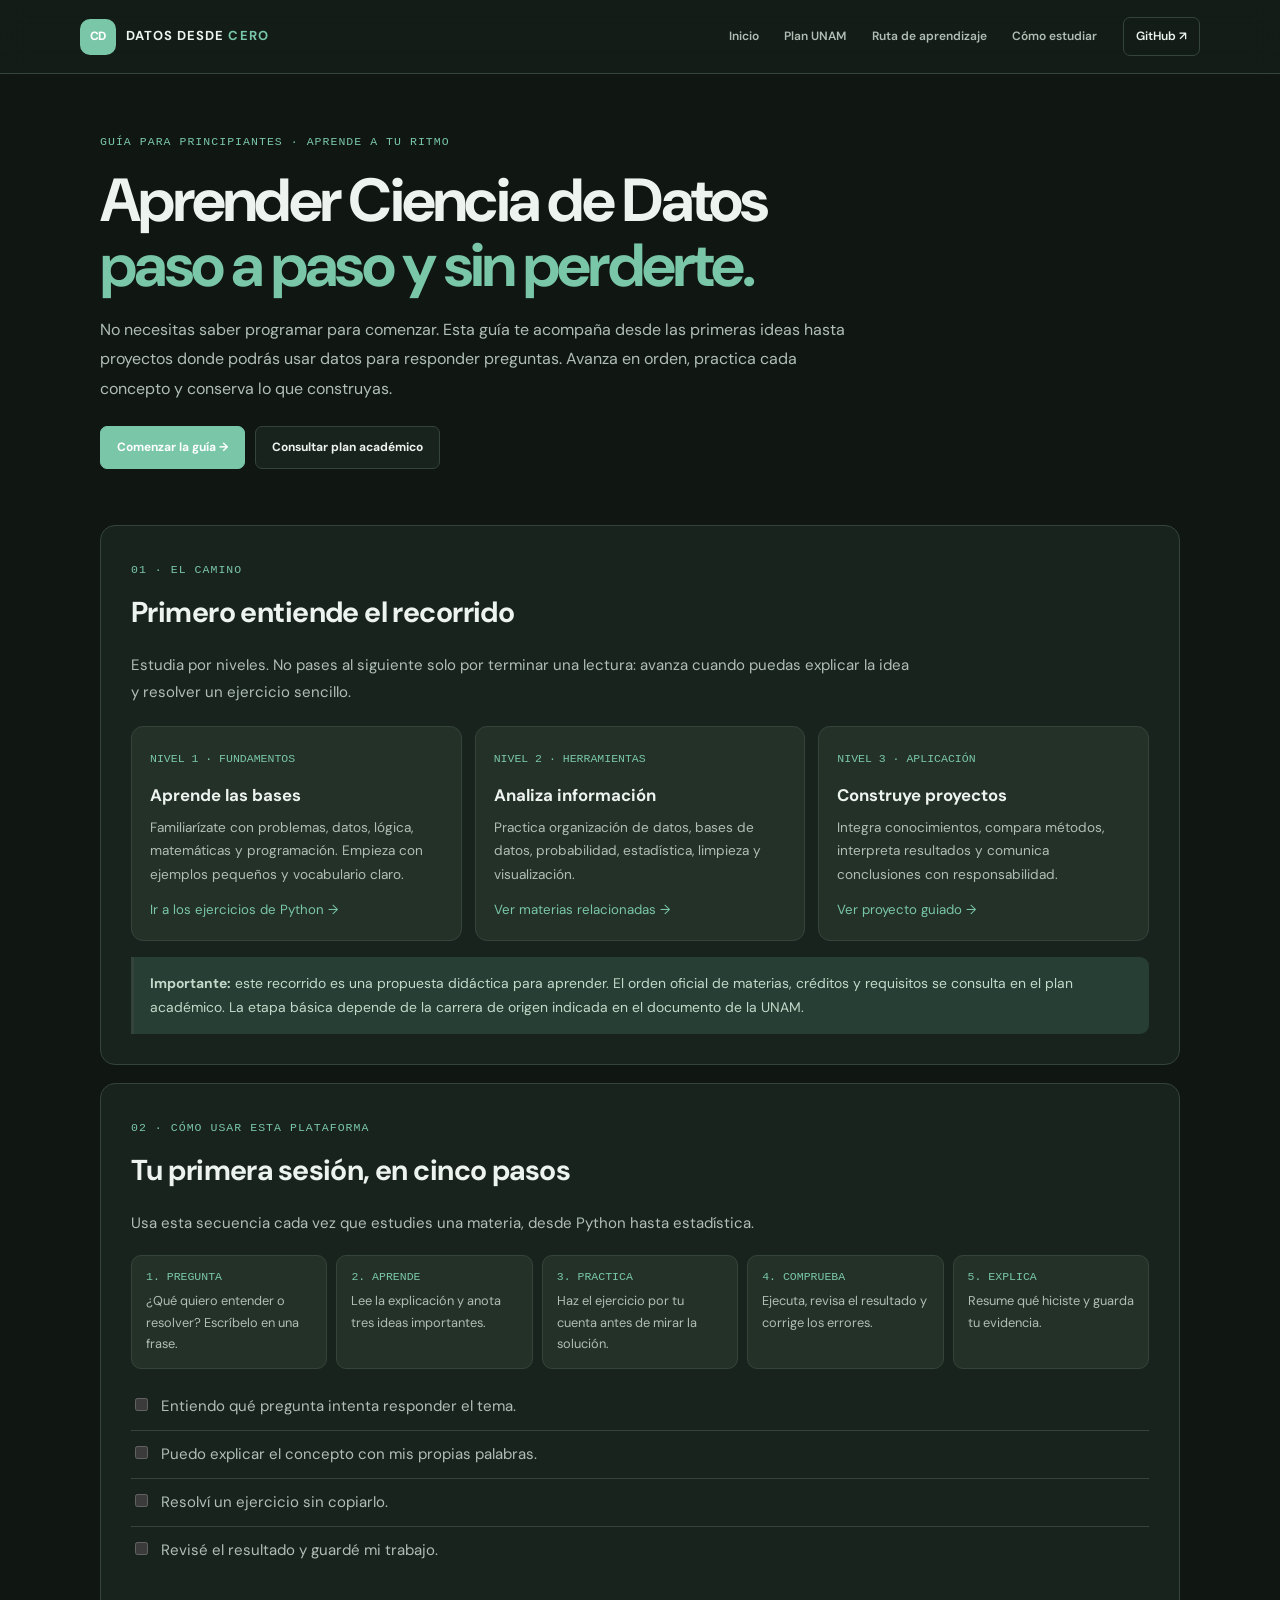
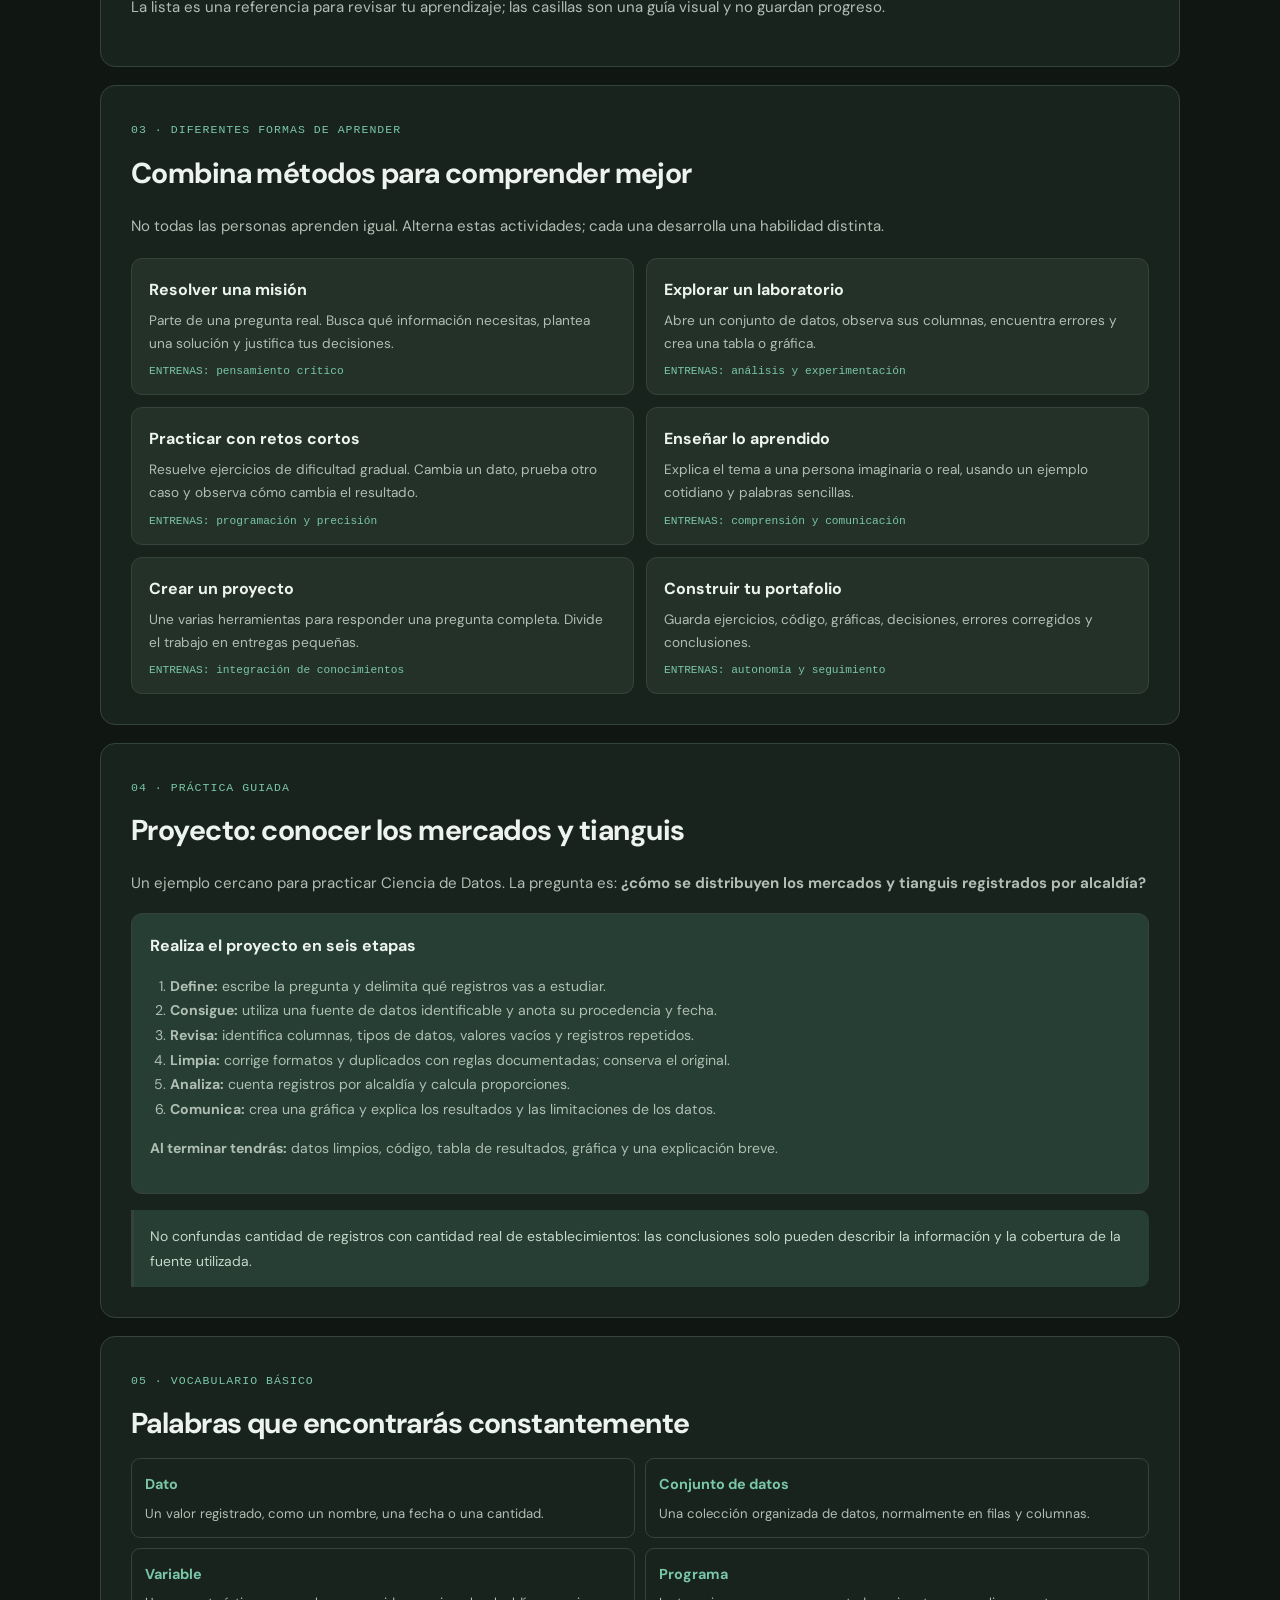
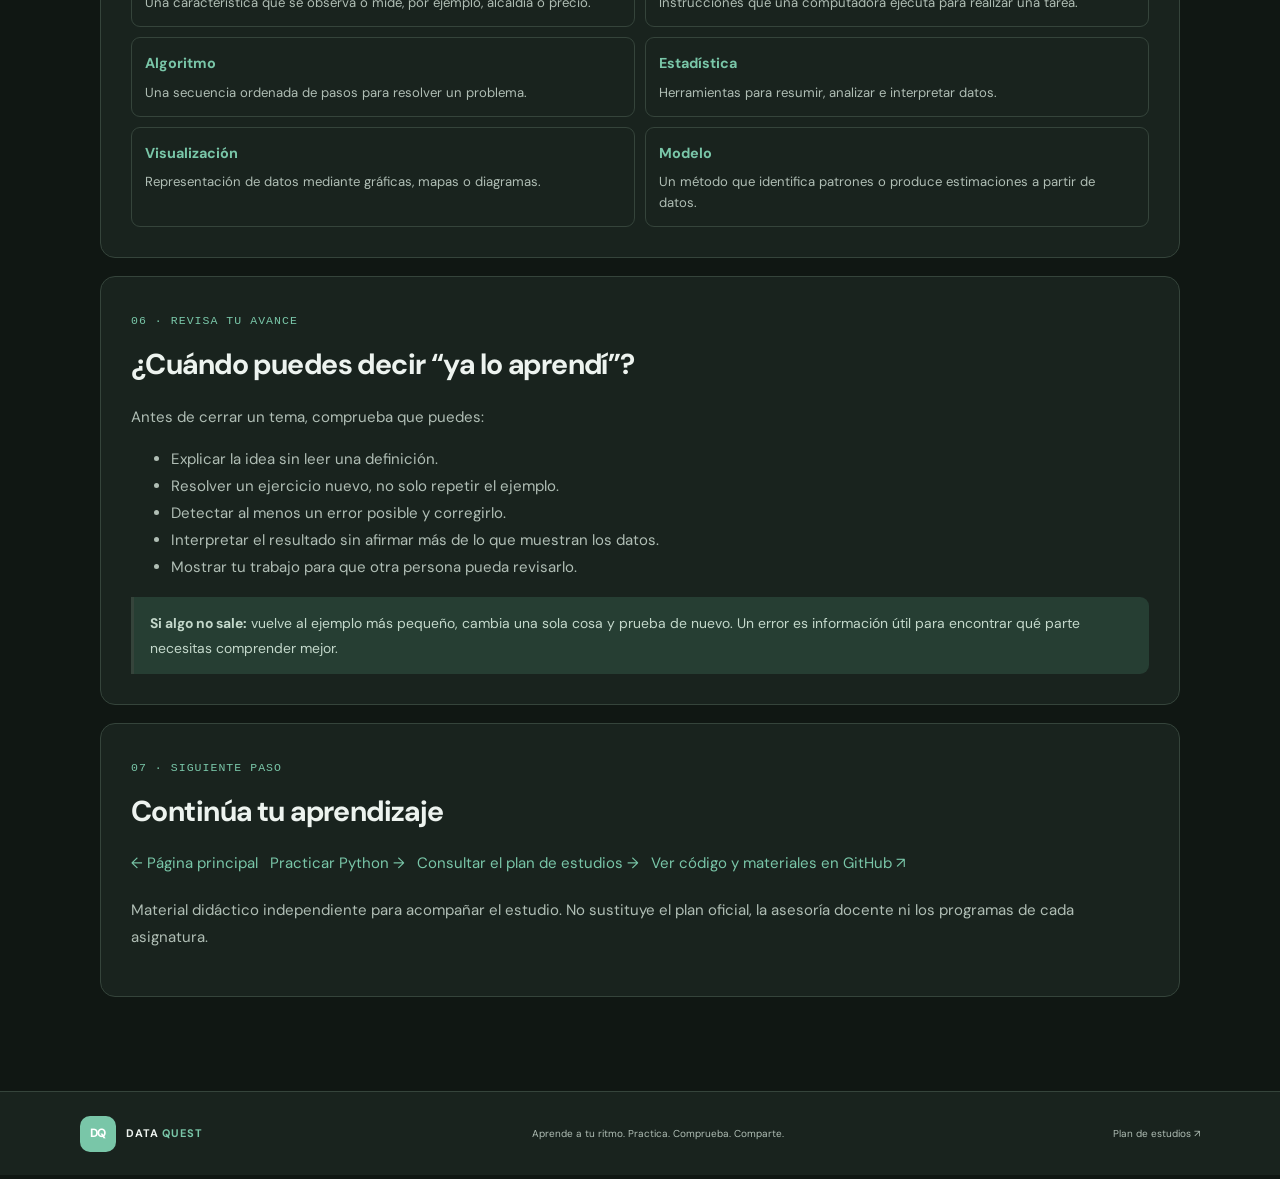
==== commit a7229654: "Renombrar la plataforma a Ciencia de Datos desde Cero" ====
--- a/formas-de-aprender.html
+++ b/formas-de-aprender.html
@@ -4,8 +4,8 @@
 <meta charset="utf-8"><meta name="viewport" content="width=device-width,initial-scale=1">
 <meta name="description" content="Guía paso a paso para aprender Ciencia de Datos desde cero con explicaciones sencillas, práctica, proyectos y evidencias.">
 <meta name="theme-color" content="#101713">
-<title>Aprende paso a paso | Data Quest</title>
-<link rel="stylesheet" href="styles.css?v=unified-dark-20261111">
+<title>Aprende Ciencia de Datos desde Cero | Guía paso a paso</title>
+<link rel="stylesheet" href="styles.css?v=nombre-ciencia-datos-20261111">
 <style>
 :root{scroll-behavior:smooth}.guide-hero,.guide-main{width:min(1080px,89%);margin:auto}.guide-hero{padding:54px 0 30px}.guide-hero h1{font-size:clamp(2.2rem,5vw,3.8rem);line-height:1.08;letter-spacing:-.045em;margin:14px 0}.guide-hero h1 em{font-style:normal;color:var(--cyan)}.guide-hero>p{max-width:760px;color:var(--muted);font-size:1rem;line-height:1.85}.guide-kicker,.step-tag{font: .72rem 'DM Mono',monospace;letter-spacing:.09em;color:var(--cyan)}.guide-actions{display:flex;gap:10px;flex-wrap:wrap;margin-top:22px}.guide-main{padding:8px 0 76px}.guide-block{padding:clamp(18px,3vw,30px);margin:18px 0;background:var(--panel);border:1px solid var(--line);border-radius:15px}.guide-block h2{font-size:clamp(1.35rem,2.6vw,1.8rem);margin:7px 0 10px;letter-spacing:-.02em}.guide-block>p,.guide-block li{color:var(--muted);line-height:1.8;font-size:.94rem}.lead{max-width:780px}.path-grid{display:grid;grid-template-columns:repeat(3,1fr);gap:13px;margin-top:20px}.path-card{padding:18px;border:1px solid var(--line);border-radius:12px;background:#101c2d}.path-card .n{font: .72rem 'DM Mono',monospace;color:var(--cyan)}.path-card h3{font-size:1.05rem;margin:10px 0 7px}.path-card p{font-size:.85rem;line-height:1.7;color:var(--muted);margin:0}.path-card a{display:inline-block;margin-top:13px;color:var(--cyan);font-size:.83rem}.steps{display:grid;grid-template-columns:repeat(5,1fr);gap:9px;margin-top:18px}.step{padding:14px;border:1px solid var(--line);border-radius:10px;background:#101c2d}.step b{display:block;color:var(--cyan);font: .72rem 'DM Mono',monospace;margin-bottom:7px}.step p{font-size:.8rem;line-height:1.65;color:var(--muted);margin:0}.method-list{display:grid;grid-template-columns:repeat(2,1fr);gap:12px;margin-top:18px}.method{padding:17px;border:1px solid var(--line);border-radius:11px;background:#101c2d}.method h3{margin:0 0 6px;font-size:1rem}.method p{margin:0;color:var(--muted);font-size:.85rem;line-height:1.7}.method small{display:block;color:var(--cyan);font: .7rem 'DM Mono',monospace;margin-top:10px}.example{margin-top:15px;padding:18px;border-radius:11px;background:#0d1928;border:1px solid #2b405a}.example h3{margin:0 0 7px;font-size:1rem}.example p,.example li{font-size:.88rem;line-height:1.75;color:#c1cee0}.example ol,.example ul{padding-left:20px}.checklist{list-style:none;padding:0!important;margin:14px 0 0}.checklist li{padding:10px 0;border-bottom:1px solid var(--line);display:flex;gap:10px;align-items:flex-start}.checklist li:last-child{border:0}.checklist input{margin-top:5px;accent-color:#55c5d9;flex:none}.callout{margin-top:16px;padding:14px 16px;border-left:3px solid var(--cyan);background:#14283a;border-radius:0 9px 9px 0;color:#d0deec;font-size:.87rem;line-height:1.75}.terms{display:grid;grid-template-columns:repeat(2,1fr);gap:10px}.term{padding:13px;border:1px solid var(--line);border-radius:9px}.term b{color:var(--cyan);font-size:.9rem}.term p{margin:5px 0 0;color:var(--muted);font-size:.82rem;line-height:1.6}.final-links{display:flex;gap:12px;flex-wrap:wrap;margin-top:16px}.final-links a{color:var(--cyan)}.guide-foot{color:var(--muted);font-size:.78rem;margin-top:20px;line-height:1.7}
 @media(max-width:760px){.path-grid{grid-template-columns:1fr}.steps{grid-template-columns:repeat(2,1fr)}.method-list,.terms{grid-template-columns:1fr}}@media(max-width:420px){.steps{grid-template-columns:1fr}.guide-hero{padding-top:35px}}
@@ -13,7 +13,7 @@
 </head>
 <body>
 <header class="topbar">
-<a class="brand" href="index.html"><span class="brand-mark">DQ</span><span>DATA <strong>QUEST</strong></span></a>
+<a class="brand" href="index.html"><span class="brand-mark">CD</span><span>DATOS DESDE <strong>CERO</strong></span></a>
 <button class="menu-toggle" id="menuToggle" aria-label="Abrir menú" aria-expanded="false">☰</button>
 <nav class="nav" id="mainNav"><a href="index.html">Inicio</a><a href="plan-estudios.html">Plan UNAM</a><a href="#ruta">Ruta de aprendizaje</a><a href="#metodos">Cómo estudiar</a><a class="nav-github" href="https://github.com/RealRata/mi-camino-en-ciencia-de-datos" target="_blank" rel="noopener">GitHub ↗</a></nav>
 </header>
--- a/styles.css
+++ b/styles.css
@@ -298,3 +298,79 @@
 }
 .checklist input { accent-color: var(--accent) !important; }
 a { text-decoration-color: var(--accent); }
+
+
+/* Vida académica: opciones, grupos, optativas y espacios de estudio */
+.student-options-grid{display:grid;grid-template-columns:repeat(2,minmax(0,1fr));gap:13px}
+.student-option{padding:21px;border:1px solid var(--line);border-radius:9px;background:var(--surface);min-width:0}
+.option-kicker{color:var(--accent);font-size:9px;font-weight:800;letter-spacing:.12em}
+.student-option h3{margin:8px 0;font-size:16px;letter-spacing:-.025em}
+.student-option p,.student-option li{color:var(--muted);font-size:11px;line-height:1.8}
+.student-option p{margin:7px 0 10px}
+.student-option ul{padding-left:18px;margin:8px 0 14px}
+.student-option li{padding:2px 0}
+.student-option li b{color:var(--text)}
+.student-option>a{display:inline-block;margin:5px 12px 0 0;color:var(--accent);font-size:10px;font-weight:700}
+.student-option>a:hover{text-decoration:underline}
+.student-option .option-note{padding:10px 12px;border-left:2px solid var(--accent);background:var(--accent-soft);color:var(--text);font-size:10px}
+.decision-checklist{list-style:'✓  '}
+.student-source-note{margin-top:13px;padding:14px 17px;border:1px solid var(--line);border-radius:8px;color:var(--muted);font-size:11px;line-height:1.8}
+.student-source-note b{color:var(--text)}
+@media(max-width:760px){.student-options-grid{grid-template-columns:1fr}}
+
+
+.schedule-sample{display:grid;gap:7px;margin:12px 0 15px}
+.schedule-sample>div{display:grid;grid-template-columns:minmax(0,1fr) auto;gap:10px;padding:9px 10px;border:1px solid var(--line);border-radius:6px;background:var(--surface-soft)}
+.schedule-sample b{font-size:10px;color:var(--text)}
+.schedule-sample span{font-size:10px;color:var(--muted);text-align:right}
+@media(max-width:560px){.schedule-sample>div{grid-template-columns:1fr}.schedule-sample span{text-align:left}}
+
+
+/* Sistema de iconos Data Quest: trazo uniforme, accesible y adaptable */
+.icon-library{position:absolute;width:0;height:0;overflow:hidden}
+.ui-icon,.heading-icon,.card-icon{display:inline-block;flex:none;width:17px;height:17px;fill:none;stroke:currentColor;stroke-width:1.8;stroke-linecap:round;stroke-linejoin:round;vertical-align:-3px}
+.nav a{display:inline-flex;align-items:center;gap:7px}
+.nav .ui-icon{width:15px;height:15px;color:var(--accent)}
+.nav .nav-github .ui-icon{width:14px;height:14px}
+.section-heading h2{display:flex;align-items:center;gap:11px}
+.heading-icon{width:25px;height:25px;padding:4px;border:1px solid var(--line);border-radius:7px;color:var(--accent);background:var(--accent-soft)}
+.hero-actions .button{gap:9px}
+.lesson-link,.tool-card small,.source-links a{display:inline-flex;align-items:center;gap:6px}
+@media(max-width:760px){.nav a{padding:10px 0}.nav .ui-icon{width:18px;height:18px}}
+
+
+/* Asistente de IA lateral Data Quest */
+.sr-only{position:absolute!important;width:1px;height:1px;padding:0;margin:-1px;overflow:hidden;clip:rect(0,0,0,0);white-space:nowrap;border:0}
+.dq-chat{position:fixed;right:22px;bottom:20px;z-index:60;font-family:inherit}
+.dq-chat-launcher{display:flex;align-items:center;gap:10px;padding:12px 17px;border:1px solid #79c6a8;border-radius:999px;background:#192b22;color:#edf3ef;box-shadow:0 12px 35px #0008;font:700 12px 'DM Sans',sans-serif;cursor:pointer;transition:transform .2s,background .2s}
+.dq-chat-launcher:hover{transform:translateY(-2px);background:#263e33}
+.dq-chat-launcher-icon{display:grid;place-items:center;width:25px;height:25px;border-radius:50%;background:#79c6a8;color:#101713;font-size:17px}
+.dq-chat-launcher-state,.dq-chat-heading i{width:7px;height:7px;border-radius:50%;background:#79c6a8}
+.dq-chat-panel{position:absolute;right:0;bottom:58px;width:min(390px,calc(100vw - 28px));height:min(620px,calc(100vh - 110px));display:flex;flex-direction:column;overflow:hidden;border:1px solid #35443b;border-radius:17px;background:#121b16;color:#edf3ef;box-shadow:0 22px 70px #000b}
+.dq-chat-panel[hidden]{display:none}
+.dq-chat-header{display:flex;align-items:center;gap:11px;padding:16px;border-bottom:1px solid #35443b;background:#19231e}
+.dq-chat-avatar{display:grid;place-items:center;width:38px;height:38px;border-radius:12px;background:#79c6a8;color:#101713;font-size:12px;font-weight:800}
+.dq-chat-heading{display:flex;flex:1;flex-direction:column;gap:3px}
+.dq-chat-heading strong{font-size:13px}
+.dq-chat-heading span{display:flex;align-items:center;gap:6px;color:#b0beb5;font-size:10px}
+.dq-chat-heading i{display:inline-block}
+.dq-chat-close{width:30px;height:30px;border:0;border-radius:7px;background:#243129;color:#edf3ef;font-size:22px;cursor:pointer}
+.dq-chat-context{padding:10px 15px;border-bottom:1px solid #29372e;color:#b0beb5;font-size:10px;line-height:1.5}
+.dq-chat-messages{flex:1;overflow-y:auto;padding:15px;display:flex;flex-direction:column;gap:12px;scroll-behavior:smooth}
+.dq-message{max-width:92%;padding:11px 13px;border:1px solid #35443b;border-radius:12px;background:#19231e}
+.dq-message p{margin:5px 0 0;color:#dce7df;font-size:12px;line-height:1.65;white-space:pre-wrap;overflow-wrap:anywhere}
+.dq-message-label{color:#79c6a8;font-size:9px;font-weight:800;letter-spacing:.1em}
+.dq-user{align-self:flex-end;background:#263e33;border-color:#41604e}
+.dq-user .dq-message-label{color:#b5e1cb}
+.dq-assistant{align-self:flex-start}
+.dq-chat-suggestions{display:flex;flex-wrap:wrap;gap:7px}
+.dq-chat-suggestions button{padding:8px 10px;border:1px solid #3d5546;border-radius:999px;background:#1d2c23;color:#cce5d5;font:10px 'DM Sans',sans-serif;cursor:pointer}
+.dq-chat-suggestions button:hover{border-color:#79c6a8;background:#263e33}
+.dq-chat-form{display:flex;align-items:flex-end;gap:9px;padding:12px;border-top:1px solid #35443b;background:#19231e}
+.dq-chat-form textarea{flex:1;min-height:42px;max-height:110px;resize:vertical;padding:11px 12px;border:1px solid #3a4b40;border-radius:10px;background:#101713;color:#edf3ef;font:12px 'DM Sans',sans-serif;line-height:1.5}
+.dq-chat-form textarea::placeholder{color:#91a198}
+.dq-chat-form button{display:grid;place-items:center;flex:none;width:42px;height:42px;border:0;border-radius:10px;background:#79c6a8;color:#101713;cursor:pointer}
+.dq-chat-form button:disabled{opacity:.5;cursor:wait}
+.dq-chat-form button svg{width:19px;height:19px;fill:none;stroke:currentColor;stroke-width:1.8;stroke-linecap:round;stroke-linejoin:round}
+.dq-chat-footnote{margin:0;padding:0 13px 11px;background:#19231e;color:#91a198;font-size:9px;line-height:1.5}
+@media(max-width:600px){.dq-chat{right:12px;bottom:12px}.dq-chat-panel{right:-4px;bottom:58px;width:calc(100vw - 24px);height:min(72vh,620px)}.dq-chat-launcher{padding:10px 13px}}
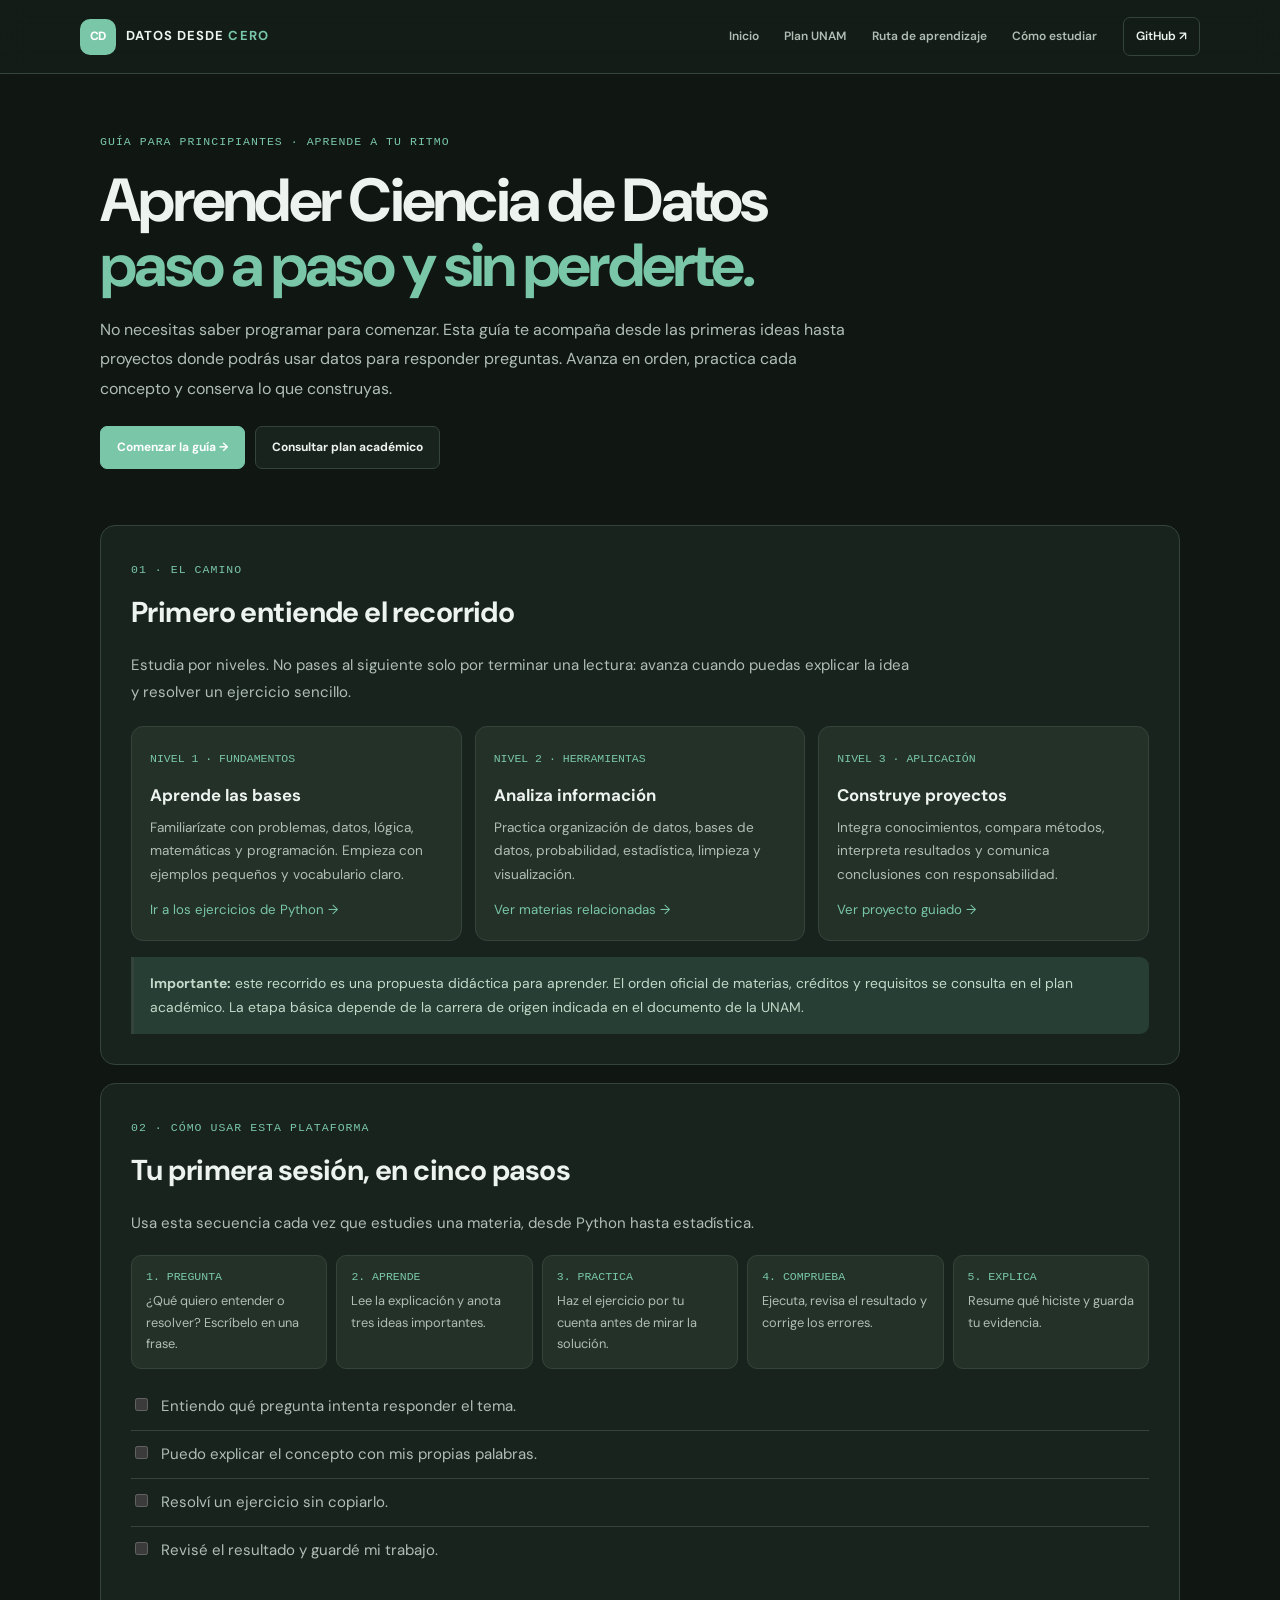
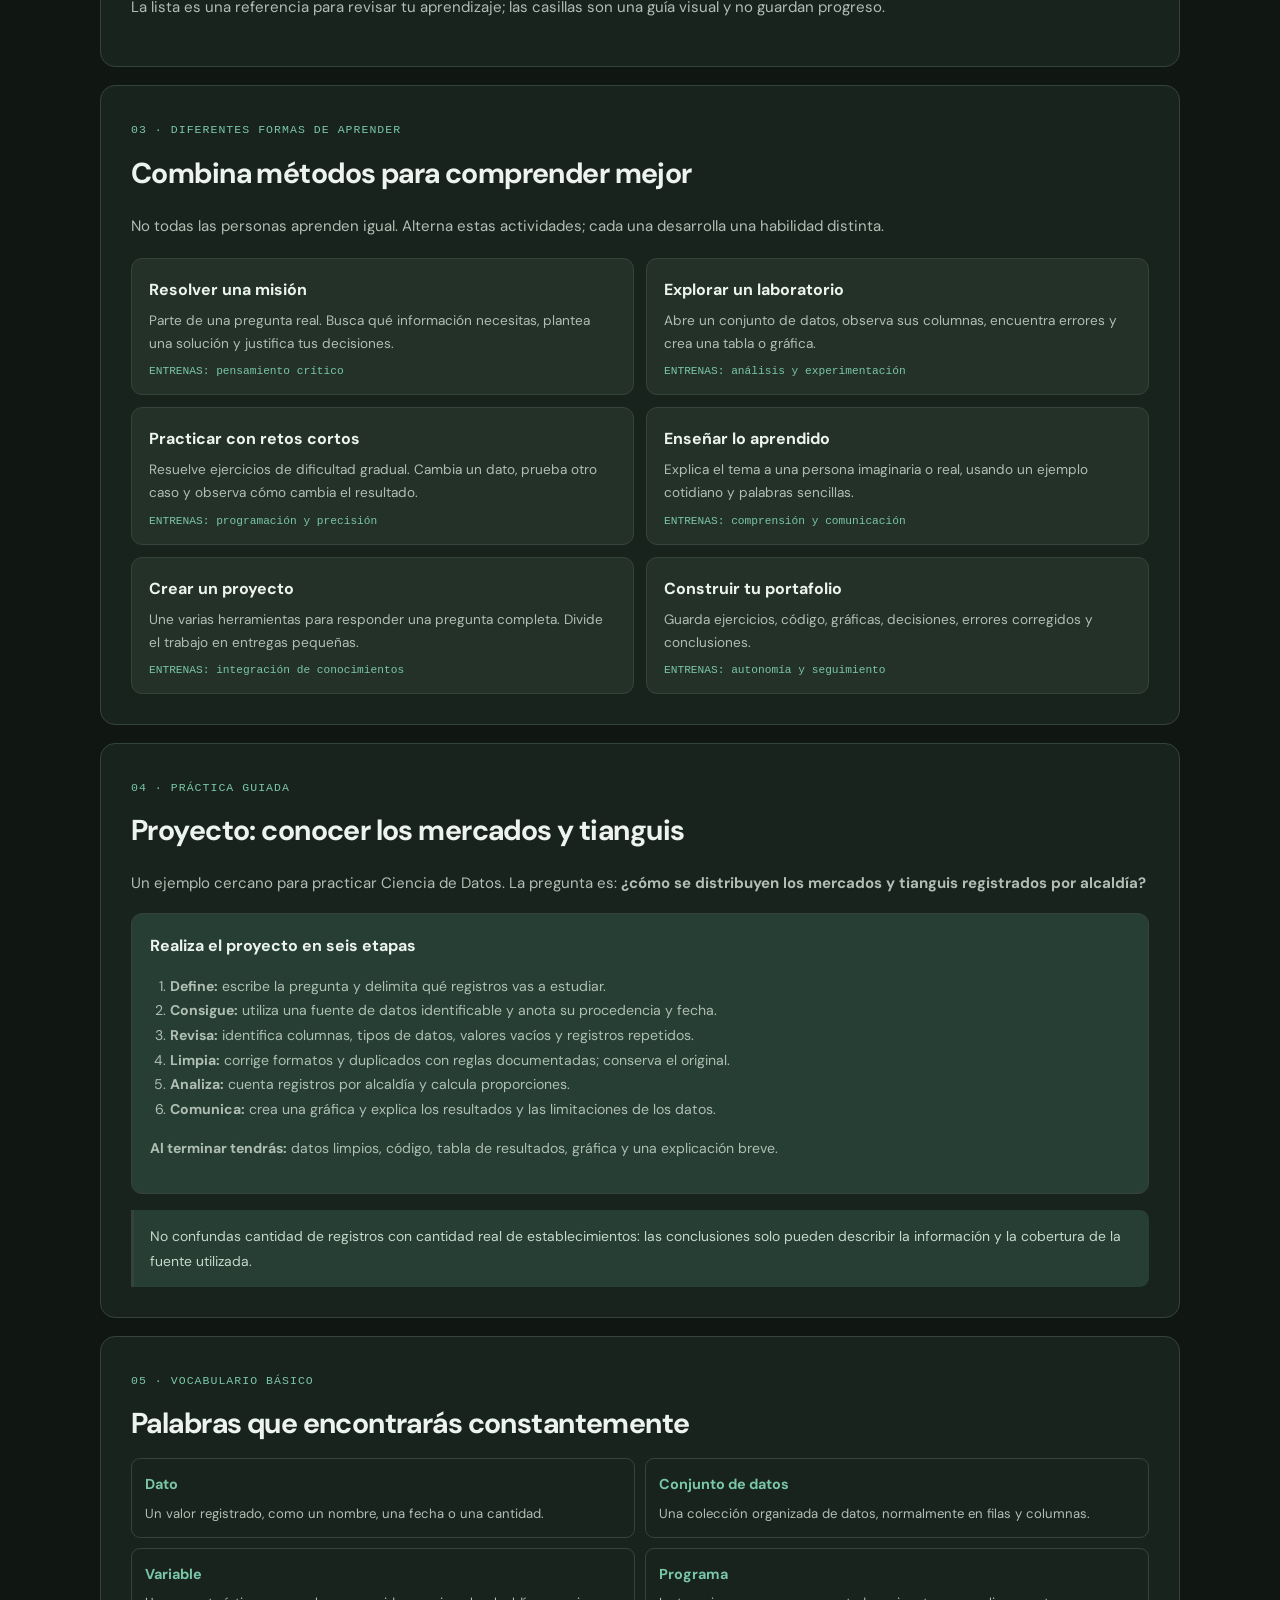
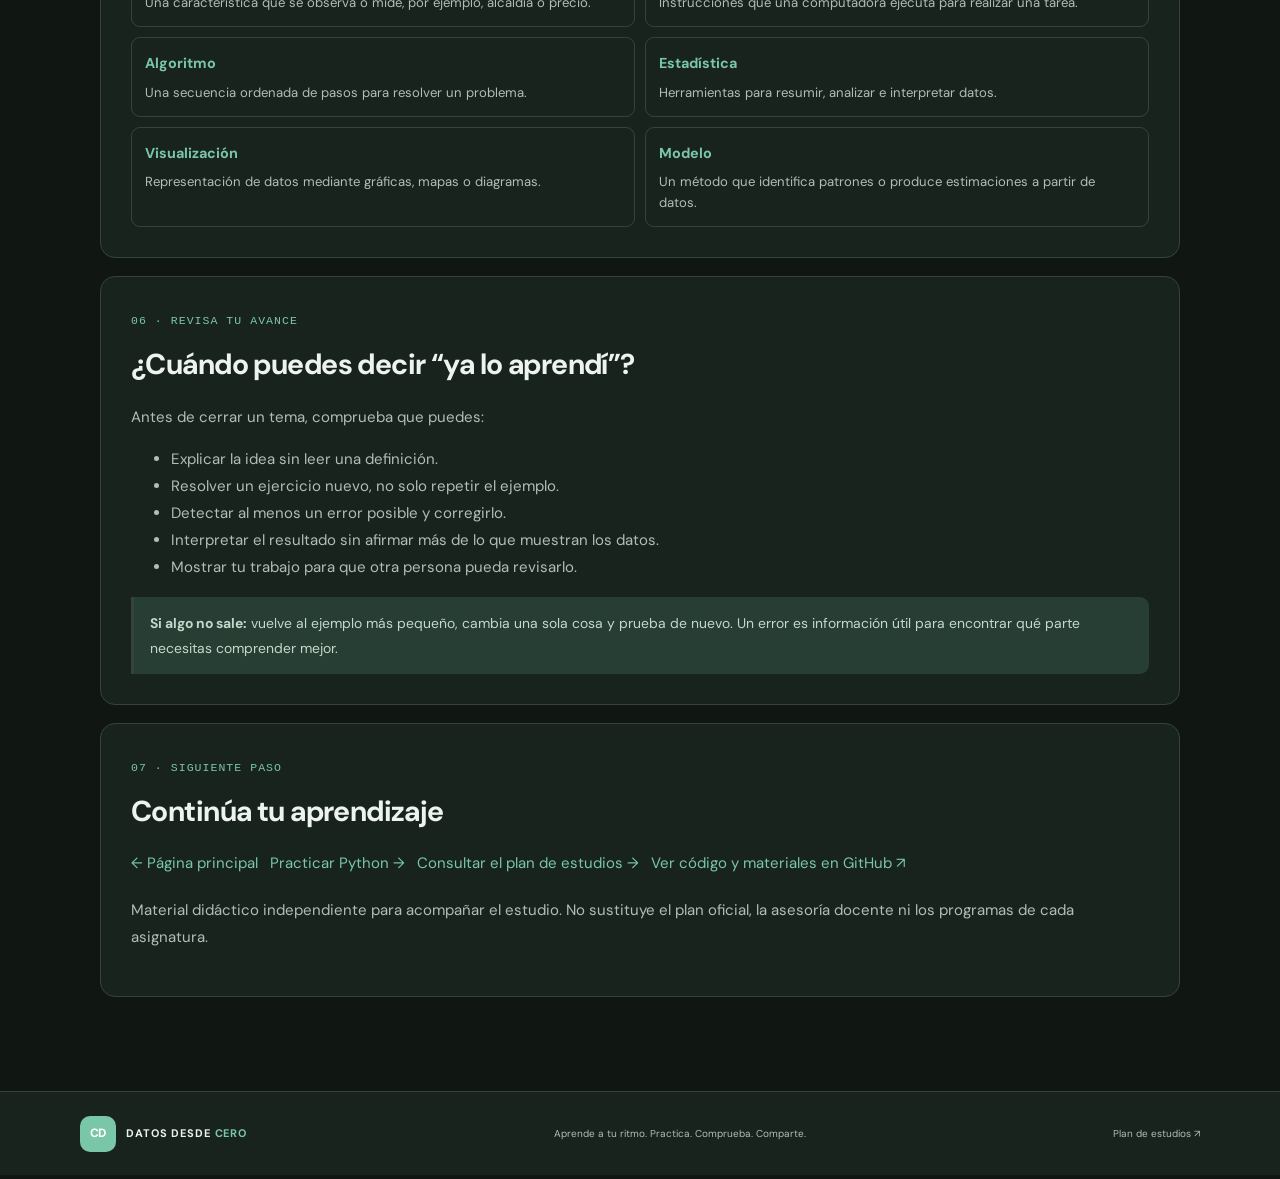
==== commit 3c001bc2: "Completar el nuevo nombre en toda la interfaz" ====
--- a/formas-de-aprender.html
+++ b/formas-de-aprender.html
@@ -103,6 +103,6 @@
 <p class="guide-foot">Material didáctico independiente para acompañar el estudio. No sustituye el plan oficial, la asesoría docente ni los programas de cada asignatura.</p>
 </section>
 </div></main>
-<footer class="footer"><a class="brand" href="index.html"><span class="brand-mark">DQ</span><span>DATA <strong>QUEST</strong></span></a><p>Aprende a tu ritmo. Practica. Comprueba. Comparte.</p><a href="plan-estudios.html">Plan de estudios ↗</a></footer>
+<footer class="footer"><a class="brand" href="index.html"><span class="brand-mark">CD</span><span>DATOS DESDE <strong>CERO</strong></span></a><p>Aprende a tu ritmo. Practica. Comprueba. Comparte.</p><a href="plan-estudios.html">Plan de estudios ↗</a></footer>
 <script src="script.js" defer></script>
 </body></html>
--- a/styles.css
+++ b/styles.css
@@ -258,7 +258,7 @@
 }
 
 
-/* Unificación de paleta oscura Data Quest en TODAS las páginas */
+/* Unificación de paleta oscura en todas las páginas */
 :root {
   color-scheme: dark;
   --green: var(--accent);
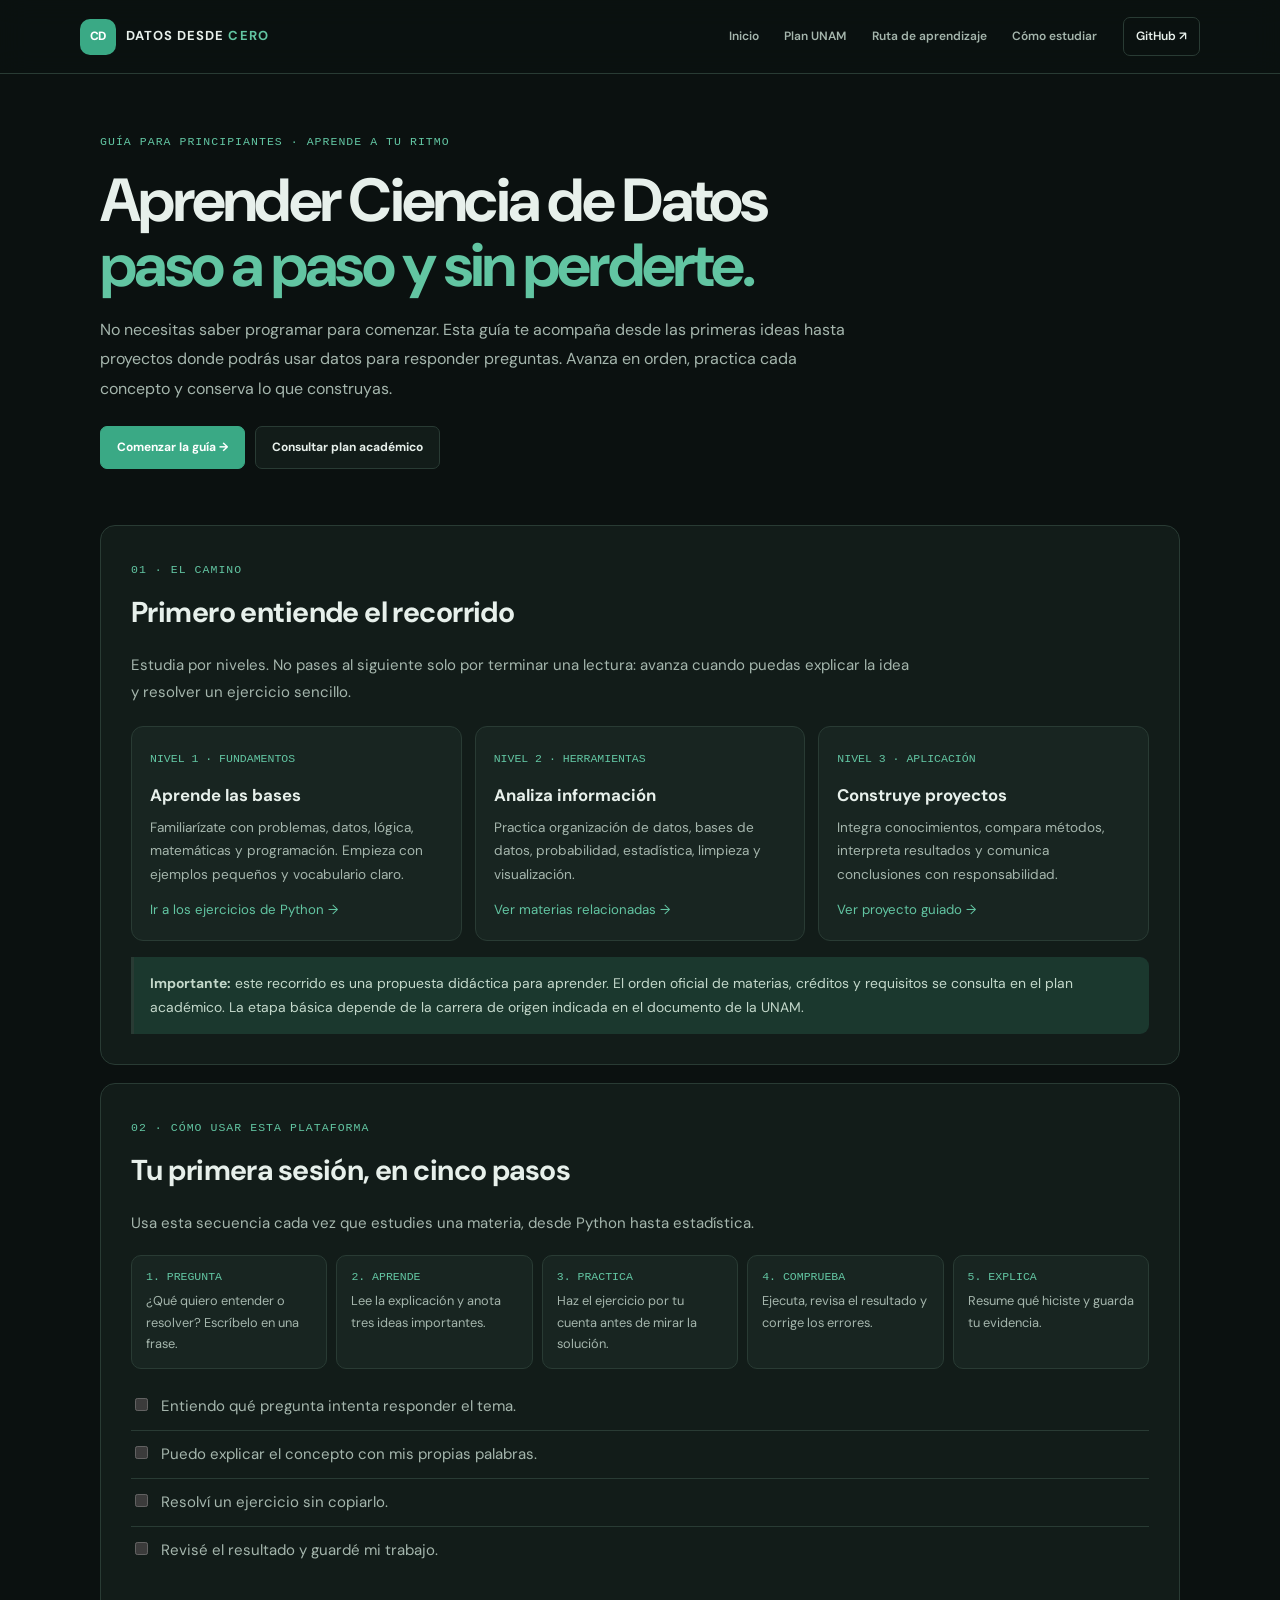
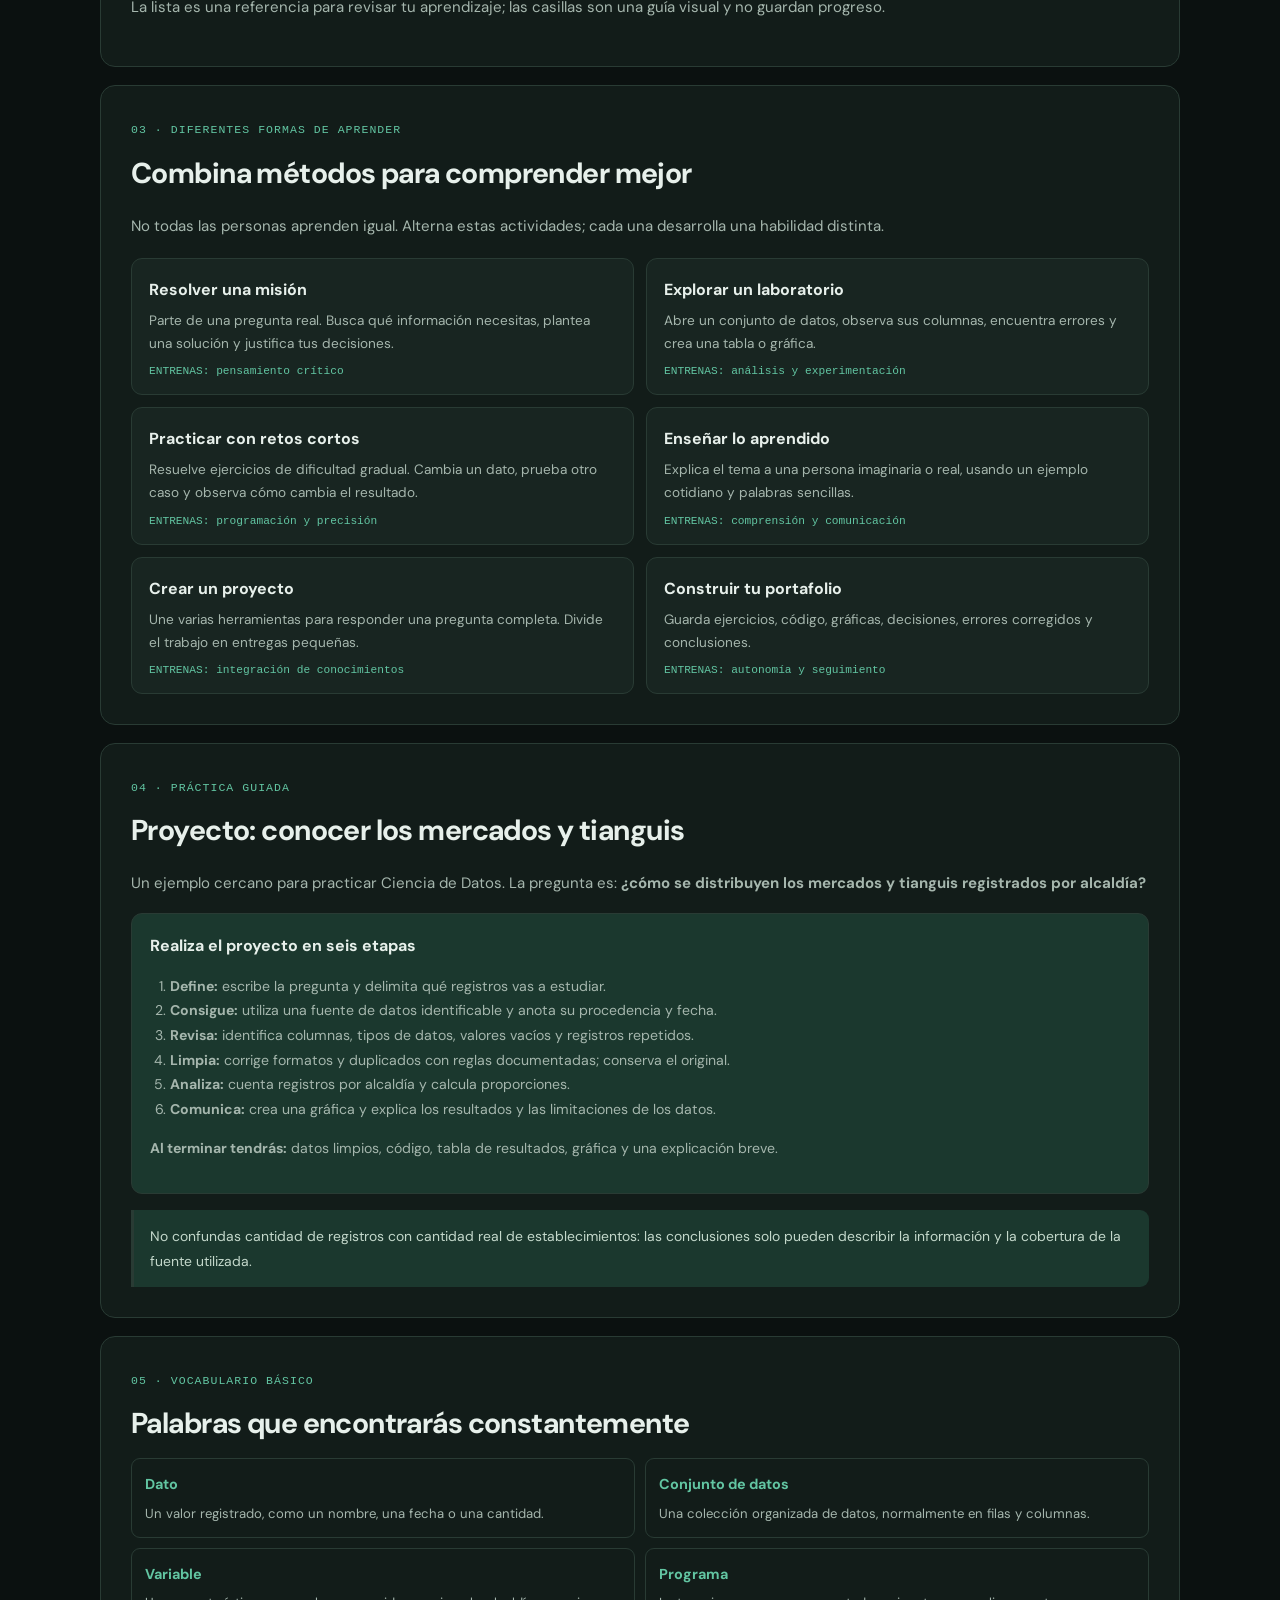
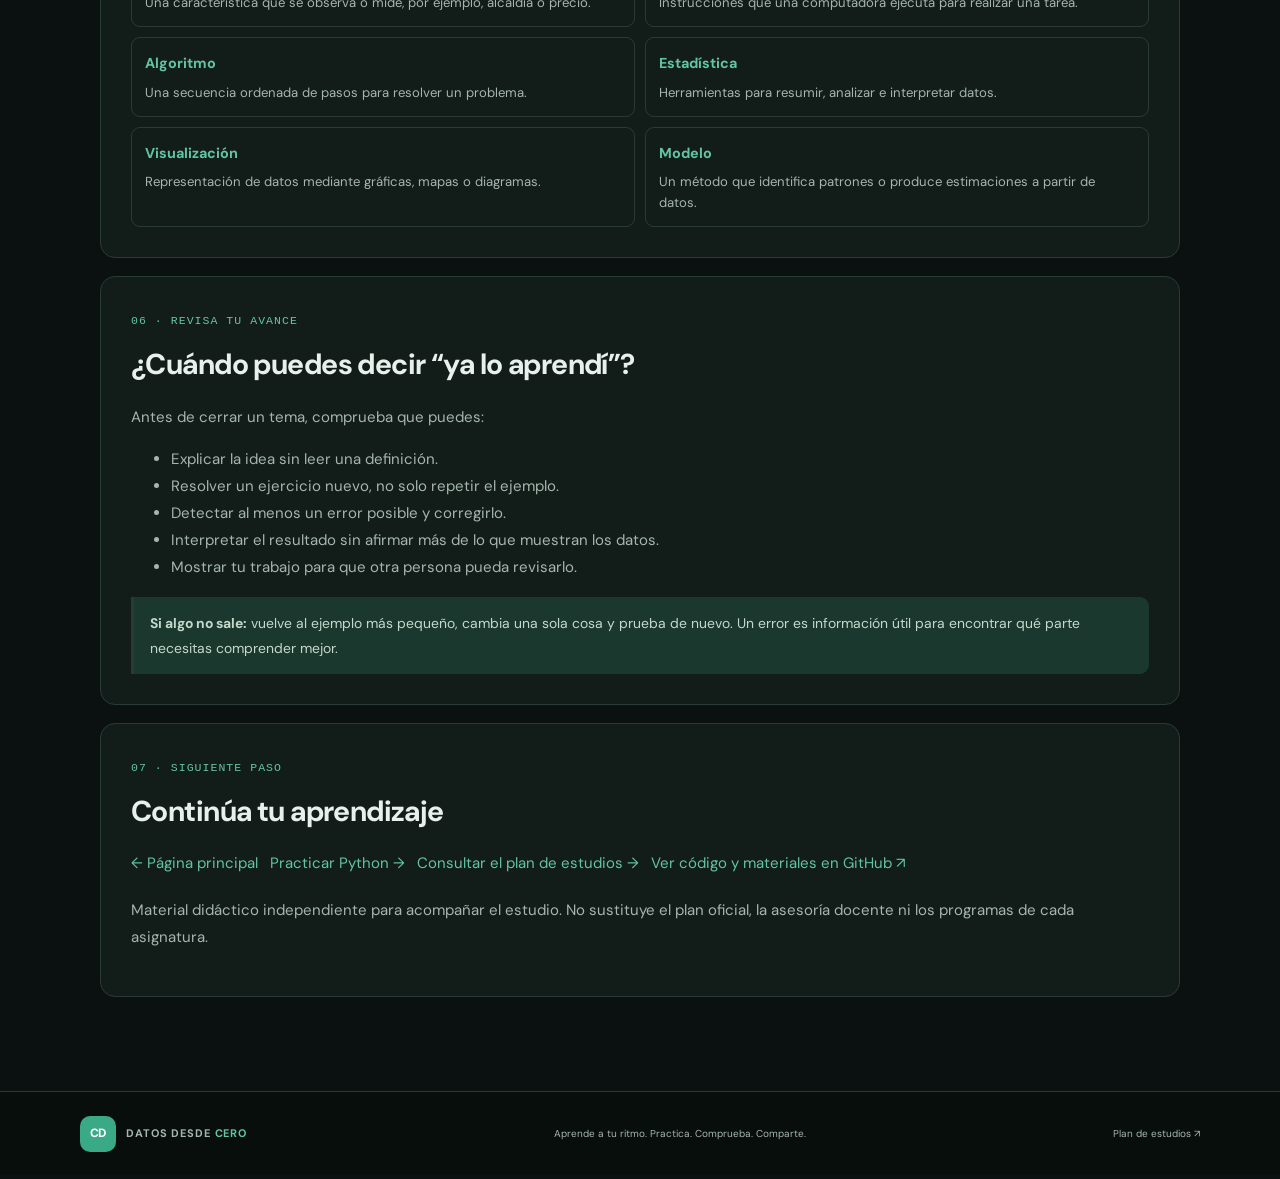
==== commit e47a18c1: "Actualiza cache para el tema oscuro global" ====
--- a/formas-de-aprender.html
+++ b/formas-de-aprender.html
@@ -5,7 +5,7 @@
 <meta name="description" content="Guía paso a paso para aprender Ciencia de Datos desde cero con explicaciones sencillas, práctica, proyectos y evidencias.">
 <meta name="theme-color" content="#101713">
 <title>Aprende Ciencia de Datos desde Cero | Guía paso a paso</title>
-<link rel="stylesheet" href="styles.css?v=nombre-ciencia-datos-20261111">
+<link rel="stylesheet" href="styles.css?v=dark-global-20261118">
 <style>
 :root{scroll-behavior:smooth}.guide-hero,.guide-main{width:min(1080px,89%);margin:auto}.guide-hero{padding:54px 0 30px}.guide-hero h1{font-size:clamp(2.2rem,5vw,3.8rem);line-height:1.08;letter-spacing:-.045em;margin:14px 0}.guide-hero h1 em{font-style:normal;color:var(--cyan)}.guide-hero>p{max-width:760px;color:var(--muted);font-size:1rem;line-height:1.85}.guide-kicker,.step-tag{font: .72rem 'DM Mono',monospace;letter-spacing:.09em;color:var(--cyan)}.guide-actions{display:flex;gap:10px;flex-wrap:wrap;margin-top:22px}.guide-main{padding:8px 0 76px}.guide-block{padding:clamp(18px,3vw,30px);margin:18px 0;background:var(--panel);border:1px solid var(--line);border-radius:15px}.guide-block h2{font-size:clamp(1.35rem,2.6vw,1.8rem);margin:7px 0 10px;letter-spacing:-.02em}.guide-block>p,.guide-block li{color:var(--muted);line-height:1.8;font-size:.94rem}.lead{max-width:780px}.path-grid{display:grid;grid-template-columns:repeat(3,1fr);gap:13px;margin-top:20px}.path-card{padding:18px;border:1px solid var(--line);border-radius:12px;background:#101c2d}.path-card .n{font: .72rem 'DM Mono',monospace;color:var(--cyan)}.path-card h3{font-size:1.05rem;margin:10px 0 7px}.path-card p{font-size:.85rem;line-height:1.7;color:var(--muted);margin:0}.path-card a{display:inline-block;margin-top:13px;color:var(--cyan);font-size:.83rem}.steps{display:grid;grid-template-columns:repeat(5,1fr);gap:9px;margin-top:18px}.step{padding:14px;border:1px solid var(--line);border-radius:10px;background:#101c2d}.step b{display:block;color:var(--cyan);font: .72rem 'DM Mono',monospace;margin-bottom:7px}.step p{font-size:.8rem;line-height:1.65;color:var(--muted);margin:0}.method-list{display:grid;grid-template-columns:repeat(2,1fr);gap:12px;margin-top:18px}.method{padding:17px;border:1px solid var(--line);border-radius:11px;background:#101c2d}.method h3{margin:0 0 6px;font-size:1rem}.method p{margin:0;color:var(--muted);font-size:.85rem;line-height:1.7}.method small{display:block;color:var(--cyan);font: .7rem 'DM Mono',monospace;margin-top:10px}.example{margin-top:15px;padding:18px;border-radius:11px;background:#0d1928;border:1px solid #2b405a}.example h3{margin:0 0 7px;font-size:1rem}.example p,.example li{font-size:.88rem;line-height:1.75;color:#c1cee0}.example ol,.example ul{padding-left:20px}.checklist{list-style:none;padding:0!important;margin:14px 0 0}.checklist li{padding:10px 0;border-bottom:1px solid var(--line);display:flex;gap:10px;align-items:flex-start}.checklist li:last-child{border:0}.checklist input{margin-top:5px;accent-color:#55c5d9;flex:none}.callout{margin-top:16px;padding:14px 16px;border-left:3px solid var(--cyan);background:#14283a;border-radius:0 9px 9px 0;color:#d0deec;font-size:.87rem;line-height:1.75}.terms{display:grid;grid-template-columns:repeat(2,1fr);gap:10px}.term{padding:13px;border:1px solid var(--line);border-radius:9px}.term b{color:var(--cyan);font-size:.9rem}.term p{margin:5px 0 0;color:var(--muted);font-size:.82rem;line-height:1.6}.final-links{display:flex;gap:12px;flex-wrap:wrap;margin-top:16px}.final-links a{color:var(--cyan)}.guide-foot{color:var(--muted);font-size:.78rem;margin-top:20px;line-height:1.7}
 @media(max-width:760px){.path-grid{grid-template-columns:1fr}.steps{grid-template-columns:repeat(2,1fr)}.method-list,.terms{grid-template-columns:1fr}}@media(max-width:420px){.steps{grid-template-columns:1fr}.guide-hero{padding-top:35px}}
--- a/styles.css
+++ b/styles.css
@@ -1,18 +1,11 @@
 @import url('https://fonts.googleapis.com/css2?family=DM+Sans:wght@400;500;600;700;800&display=swap');
 
 :root {
-  color-scheme: light;
-  --bg: #f7f8fa;
-  --surface: #ffffff;
-  --surface-soft: #f1f4f7;
-  --text: #17212b;
-  --muted: #647282;
-  --line: #e1e6eb;
-  --accent: #176b5b;
-  --accent-dark: #105447;
-  --accent-soft: #e8f3ef;
-  --shadow: 0 12px 35px rgba(25, 42, 56, .06);
-  --content: 1120px;
+  color-scheme: dark;
+  --bg: #0b1110; --surface: #121c19; --surface-soft: #182521;
+  --text: #e7f0eb; --muted: #a5b6ad; --line: #293b34;
+  --accent: #62c5a2; --accent-dark: #3aa985; --accent-soft: #1b382e;
+  --shadow: 0 14px 38px rgba(0,0,0,.28); --content: 1120px;
 }
 * { box-sizing: border-box; }
 html { scroll-behavior: smooth; scroll-padding-top: 92px; }
@@ -326,7 +319,7 @@
 @media(max-width:560px){.schedule-sample>div{grid-template-columns:1fr}.schedule-sample span{text-align:left}}
 
 
-/* Sistema de iconos Data Quest: trazo uniforme, accesible y adaptable */
+/* Sistema de iconos: trazo uniforme, accesible y adaptable */
 .icon-library{position:absolute;width:0;height:0;overflow:hidden}
 .ui-icon,.heading-icon,.card-icon{display:inline-block;flex:none;width:17px;height:17px;fill:none;stroke:currentColor;stroke-width:1.8;stroke-linecap:round;stroke-linejoin:round;vertical-align:-3px}
 .nav a{display:inline-flex;align-items:center;gap:7px}
@@ -339,38 +332,348 @@
 @media(max-width:760px){.nav a{padding:10px 0}.nav .ui-icon{width:18px;height:18px}}
 
 
-/* Asistente de IA lateral Data Quest */
-.sr-only{position:absolute!important;width:1px;height:1px;padding:0;margin:-1px;overflow:hidden;clip:rect(0,0,0,0);white-space:nowrap;border:0}
-.dq-chat{position:fixed;right:22px;bottom:20px;z-index:60;font-family:inherit}
-.dq-chat-launcher{display:flex;align-items:center;gap:10px;padding:12px 17px;border:1px solid #79c6a8;border-radius:999px;background:#192b22;color:#edf3ef;box-shadow:0 12px 35px #0008;font:700 12px 'DM Sans',sans-serif;cursor:pointer;transition:transform .2s,background .2s}
-.dq-chat-launcher:hover{transform:translateY(-2px);background:#263e33}
-.dq-chat-launcher-icon{display:grid;place-items:center;width:25px;height:25px;border-radius:50%;background:#79c6a8;color:#101713;font-size:17px}
-.dq-chat-launcher-state,.dq-chat-heading i{width:7px;height:7px;border-radius:50%;background:#79c6a8}
-.dq-chat-panel{position:absolute;right:0;bottom:58px;width:min(390px,calc(100vw - 28px));height:min(620px,calc(100vh - 110px));display:flex;flex-direction:column;overflow:hidden;border:1px solid #35443b;border-radius:17px;background:#121b16;color:#edf3ef;box-shadow:0 22px 70px #000b}
-.dq-chat-panel[hidden]{display:none}
-.dq-chat-header{display:flex;align-items:center;gap:11px;padding:16px;border-bottom:1px solid #35443b;background:#19231e}
-.dq-chat-avatar{display:grid;place-items:center;width:38px;height:38px;border-radius:12px;background:#79c6a8;color:#101713;font-size:12px;font-weight:800}
-.dq-chat-heading{display:flex;flex:1;flex-direction:column;gap:3px}
-.dq-chat-heading strong{font-size:13px}
-.dq-chat-heading span{display:flex;align-items:center;gap:6px;color:#b0beb5;font-size:10px}
-.dq-chat-heading i{display:inline-block}
-.dq-chat-close{width:30px;height:30px;border:0;border-radius:7px;background:#243129;color:#edf3ef;font-size:22px;cursor:pointer}
-.dq-chat-context{padding:10px 15px;border-bottom:1px solid #29372e;color:#b0beb5;font-size:10px;line-height:1.5}
-.dq-chat-messages{flex:1;overflow-y:auto;padding:15px;display:flex;flex-direction:column;gap:12px;scroll-behavior:smooth}
-.dq-message{max-width:92%;padding:11px 13px;border:1px solid #35443b;border-radius:12px;background:#19231e}
-.dq-message p{margin:5px 0 0;color:#dce7df;font-size:12px;line-height:1.65;white-space:pre-wrap;overflow-wrap:anywhere}
-.dq-message-label{color:#79c6a8;font-size:9px;font-weight:800;letter-spacing:.1em}
-.dq-user{align-self:flex-end;background:#263e33;border-color:#41604e}
-.dq-user .dq-message-label{color:#b5e1cb}
-.dq-assistant{align-self:flex-start}
-.dq-chat-suggestions{display:flex;flex-wrap:wrap;gap:7px}
-.dq-chat-suggestions button{padding:8px 10px;border:1px solid #3d5546;border-radius:999px;background:#1d2c23;color:#cce5d5;font:10px 'DM Sans',sans-serif;cursor:pointer}
-.dq-chat-suggestions button:hover{border-color:#79c6a8;background:#263e33}
-.dq-chat-form{display:flex;align-items:flex-end;gap:9px;padding:12px;border-top:1px solid #35443b;background:#19231e}
-.dq-chat-form textarea{flex:1;min-height:42px;max-height:110px;resize:vertical;padding:11px 12px;border:1px solid #3a4b40;border-radius:10px;background:#101713;color:#edf3ef;font:12px 'DM Sans',sans-serif;line-height:1.5}
-.dq-chat-form textarea::placeholder{color:#91a198}
-.dq-chat-form button{display:grid;place-items:center;flex:none;width:42px;height:42px;border:0;border-radius:10px;background:#79c6a8;color:#101713;cursor:pointer}
-.dq-chat-form button:disabled{opacity:.5;cursor:wait}
-.dq-chat-form button svg{width:19px;height:19px;fill:none;stroke:currentColor;stroke-width:1.8;stroke-linecap:round;stroke-linejoin:round}
-.dq-chat-footnote{margin:0;padding:0 13px 11px;background:#19231e;color:#91a198;font-size:9px;line-height:1.5}
-@media(max-width:600px){.dq-chat{right:12px;bottom:12px}.dq-chat-panel{right:-4px;bottom:58px;width:calc(100vw - 24px);height:min(72vh,620px)}.dq-chat-launcher{padding:10px 13px}}
+/* Organizador semanal de estudio */
+.planner-layout{display:grid;grid-template-columns:minmax(250px,.8fr) minmax(0,1.5fr);gap:18px;align-items:start}
+.planner-form,.planner-overview{padding:21px;border:1px solid var(--line);border-radius:10px;background:var(--surface);min-width:0}
+.planner-form h3{margin:0 0 16px;font-size:16px}
+.planner-form label{display:block;margin:11px 0 6px;color:var(--text);font-size:11px;font-weight:700}
+.planner-form input,.planner-form select{width:100%;min-height:42px;padding:10px 11px;border:1px solid var(--line);border-radius:7px;background:var(--surface-soft);color:var(--text);font:12px 'DM Sans',sans-serif}
+.planner-fields{display:grid;grid-template-columns:1fr 1fr;gap:10px}
+.planner-add{width:100%;justify-content:center;margin-top:17px}
+.planner-hint{margin:13px 0 0;color:var(--muted);font-size:10px;line-height:1.7}
+.planner-stats{display:grid;grid-template-columns:repeat(3,minmax(0,1fr));gap:9px}
+.planner-stats article{padding:12px;border:1px solid var(--line);border-radius:7px;background:var(--surface-soft)}
+.planner-stats article span{display:block;color:var(--muted);font-size:8px;font-weight:800;letter-spacing:.07em}
+.planner-stats article strong{display:block;margin-top:6px;color:var(--text);font-size:20px}
+.planner-progress{margin:19px 0 14px}
+.planner-progress>div:first-child{display:flex;justify-content:space-between;gap:10px;margin-bottom:9px}
+.planner-progress strong{font-size:12px}.planner-progress span{color:var(--muted);font-size:10px}
+.planner-progress .progress-track{height:7px;overflow:hidden;border-radius:99px;background:var(--surface-soft)}
+.planner-progress .progress-fill{height:100%;width:0;border-radius:99px;background:var(--accent);transition:width .2s}
+.planner-list{display:grid;gap:12px}
+.planner-empty{padding:20px;border:1px dashed var(--line);border-radius:8px;color:var(--muted);font-size:11px;text-align:center}
+.planner-day h4{margin:0 0 7px;color:var(--accent);font-size:11px;letter-spacing:.06em;text-transform:uppercase}
+.planner-session{display:grid;grid-template-columns:minmax(0,1fr) auto auto;gap:12px;align-items:center;padding:10px 11px;border:1px solid var(--line);border-radius:7px;background:var(--surface-soft);margin:6px 0}
+.planner-session-label{display:flex;align-items:center;gap:9px;min-width:0;color:var(--text);font-size:11px;cursor:pointer}
+.planner-session-label input{flex:none;accent-color:var(--accent)}
+.planner-session-label span{overflow-wrap:anywhere}
+.planner-session.is-done .planner-session-label span{text-decoration:line-through;color:var(--muted)}
+.planner-duration{color:var(--muted);font-size:10px;white-space:nowrap}
+.planner-remove{border:0;background:transparent;color:var(--muted);font:10px 'DM Sans',sans-serif;cursor:pointer}
+.planner-remove:hover{color:var(--accent)}
+@media(max-width:760px){.planner-layout{grid-template-columns:1fr}.planner-stats article strong{font-size:17px}}
+@media(max-width:430px){.planner-stats{grid-template-columns:1fr 1fr}.planner-session{grid-template-columns:minmax(0,1fr) auto;gap:8px}.planner-remove{grid-column:1/-1;justify-self:end}}
+
+
+/* Calculadora de datos de acceso rápido */
+.calculator-quick-access{position:fixed;left:22px;bottom:22px;z-index:58;display:flex;align-items:center;gap:9px;padding:12px 16px;border:1px solid var(--accent);border-radius:999px;background:var(--surface);color:var(--text);box-shadow:0 10px 30px rgba(0,0,0,.22);font-size:11px;font-weight:800;text-decoration:none}
+.calculator-quick-access:hover{background:var(--accent-soft);transform:translateY(-2px)}
+.calculator-quick-access svg{width:18px;height:18px;fill:none;stroke:var(--accent);stroke-width:1.8;stroke-linecap:round;stroke-linejoin:round}
+.data-calculator{display:grid;grid-template-columns:minmax(260px,.85fr) minmax(0,1.35fr);gap:17px;align-items:start}
+.data-calculator-input,.data-calculator-results{padding:20px;border:1px solid var(--line);border-radius:10px;background:var(--surface);min-width:0}
+.data-calculator-input>label{display:block;margin-bottom:8px;color:var(--text);font-size:12px;font-weight:800}
+.data-calculator-input textarea{display:block;width:100%;min-height:145px;padding:12px;border:1px solid var(--line);border-radius:8px;background:var(--surface-soft);color:var(--text);font:12px/1.7 'DM Sans',sans-serif;resize:vertical}
+.data-calculator-input textarea::placeholder{color:var(--muted)}
+.calculator-help,.calculator-footnote{color:var(--muted);font-size:10px;line-height:1.7}
+.calculator-actions{display:flex;flex-wrap:wrap;gap:8px;margin-top:14px}
+.calculator-actions .button{font-size:10px;padding:10px 12px}
+.calculator-error{margin:12px 0 0;padding:10px;border:1px solid #a85a5a;border-radius:7px;background:rgba(168,90,90,.1);color:#e7aaaa;font-size:10px;line-height:1.6}
+.data-calculator-results{display:grid;grid-template-columns:repeat(2,minmax(0,1fr));gap:9px}
+.calculator-empty{grid-column:1/-1;padding:32px 15px;color:var(--muted);font-size:11px;text-align:center}
+.stat-result{display:flex;flex-direction:column;gap:5px;min-width:0;padding:12px;border:1px solid var(--line);border-radius:7px;background:var(--surface-soft)}
+.stat-result span{color:var(--muted);font-size:9px;font-weight:800;letter-spacing:.04em}
+.stat-result strong{color:var(--text);font-size:clamp(14px,2vw,19px);overflow-wrap:anywhere}
+.stat-result small{color:var(--muted);font-size:9px;line-height:1.4}
+.calculator-footnote{margin-top:12px}
+@media(max-width:760px){.data-calculator{grid-template-columns:1fr}.calculator-quick-access{left:12px;bottom:12px;padding:10px 12px}.calculator-quick-access span{font-size:10px}}
+@media(max-width:430px){.data-calculator-results{grid-template-columns:1fr 1fr}.calculator-actions .button{flex:1 1 auto}}
+
+
+/* Corrección de visibilidad y acceso de la calculadora */
+.data-calculator-section{
+  display:block!important;
+  position:relative;
+  visibility:visible!important;
+  opacity:1!important;
+  width:min(var(--content,1100px),90%);
+  margin:0 auto;
+  padding:48px 0 54px;
+  scroll-margin-top:100px;
+}
+.data-calculator-section .section-heading,
+.data-calculator-section .data-calculator,
+.data-calculator-section .calculator-footnote{display:block;visibility:visible;opacity:1}
+.data-calculator-section .data-calculator{display:grid;grid-template-columns:minmax(260px,.85fr) minmax(0,1.35fr);gap:17px;align-items:start}
+.data-calculator-section .data-calculator-input,
+.data-calculator-section .data-calculator-results{display:grid;visibility:visible;opacity:1}
+.calculator-quick-access{display:flex!important;visibility:visible!important;opacity:1!important;z-index:9999!important}
+@media(max-width:760px){.data-calculator-section .data-calculator{grid-template-columns:1fr}}
+
+
+/* Calculadora fija en el lateral izquierdo */
+.calculator-quick-access{
+  left:22px!important;
+  right:auto!important;
+  bottom:22px!important;
+  z-index:10000!important;
+}
+@media(max-width:600px){
+  .calculator-quick-access{
+    left:10px!important;
+    right:auto!important;
+    bottom:12px!important;
+  }
+}
+
+
+/* Calculadora: resultados separados, legibles y con espacio */
+.data-calculator-results{
+  grid-template-columns:repeat(auto-fit,minmax(185px,1fr))!important;
+  gap:16px!important;
+  padding:22px!important;
+  align-content:start;
+}
+.stat-result{
+  gap:10px!important;
+  min-height:112px;
+  padding:17px!important;
+  border-radius:12px!important;
+  overflow:hidden;
+}
+.stat-result span{
+  font-size:11px!important;
+  line-height:1.45;
+  letter-spacing:.055em;
+}
+.stat-result strong{
+  display:block;
+  font-size:clamp(17px,2vw,23px)!important;
+  line-height:1.5!important;
+  overflow-wrap:anywhere;
+  word-break:normal;
+}
+.stat-result small{
+  font-size:11px!important;
+  line-height:1.55!important;
+}
+.stat-result-wide{grid-column:1/-1}
+.stat-result-wide strong{
+  font-size:15px!important;
+  line-height:2!important;
+  letter-spacing:.035em;
+  word-spacing:.2em;
+}
+.calculator-actions{gap:11px!important}
+.calculator-actions .button{padding:11px 15px!important}
+@media(max-width:760px){
+  .data-calculator-results{grid-template-columns:repeat(auto-fit,minmax(145px,1fr))!important;gap:12px!important;padding:15px!important}
+  .stat-result{padding:14px!important}
+}
+@media(max-width:430px){
+  .data-calculator-results{grid-template-columns:1fr 1fr!important;gap:10px!important}
+  .stat-result-wide{grid-column:1/-1}
+}
+
+
+/* Botón de exportación Excel */
+#exportExcel{background:#79c6a8;color:#101713;border-color:#a0e4c1;font-weight:900}
+#exportExcel:hover{background:#a0e4c1}
+
+
+/* Panel de descarga: botón Excel visible y separado */
+.calculator-export-panel{
+  display:flex!important;
+  align-items:center;
+  justify-content:space-between;
+  flex-wrap:wrap;
+  gap:16px;
+  width:100%;
+  margin-top:16px;
+  padding:18px;
+  border:1px solid #79c6a8;
+  border-radius:12px;
+  background:#192b22;
+}
+.calculator-export-panel>div{display:flex;flex:1 1 220px;flex-direction:column;gap:6px}
+.calculator-export-panel strong{color:#edf3ef;font-size:14px}
+.calculator-export-panel span{color:#b0beb5;font-size:12px;line-height:1.55}
+#exportExcel{
+  display:inline-flex!important;
+  visibility:visible!important;
+  opacity:1!important;
+  min-height:48px;
+  padding:13px 19px!important;
+  border:2px solid #b8f0d2!important;
+  border-radius:10px!important;
+  background:#79c6a8!important;
+  color:#101713!important;
+  font-size:13px!important;
+  font-weight:900!important;
+  cursor:pointer;
+}
+#exportExcel:hover{background:#a0e4c1!important;transform:translateY(-1px)}
+@media(max-width:600px){.calculator-export-panel{align-items:stretch}.calculator-export-panel>div,#exportExcel{width:100%}}
+
+
+/* Ruta de mejora progresiva de la calculadora */
+.calculator-learning{margin-top:28px;padding:24px;border:1px solid var(--line);border-radius:14px;background:var(--surface)}
+.calculator-learning-heading{display:flex;justify-content:space-between;align-items:flex-start;gap:20px}
+.calculator-learning-heading h3{margin:7px 0;font-size:22px;letter-spacing:-.035em}
+.calculator-learning-heading p{max-width:680px;margin:0;color:var(--muted);font-size:12px;line-height:1.7}
+.learning-level{flex:none;display:flex;flex-direction:column;gap:4px;padding:11px 14px;border:1px solid var(--line);border-radius:9px;background:var(--surface-soft)}
+.learning-level strong{color:var(--accent);font-size:13px}
+.learning-level span{color:var(--muted);font-size:10px}
+.learning-progress{height:8px;margin:20px 0;border-radius:99px;background:var(--surface-soft);overflow:hidden}
+.learning-progress>div{height:100%;width:0;background:var(--accent);border-radius:inherit;transition:width .25s ease}
+.learning-stages{display:grid;gap:12px}
+.learning-stage{padding:20px;border:1px solid var(--line);border-radius:11px;background:var(--surface-soft)}
+.learning-stage[hidden],.learning-output[hidden]{display:none!important}
+.learning-stage-number{color:var(--accent);font-size:9px;font-weight:900;letter-spacing:.12em}
+.learning-stage h4{margin:6px 0;font-size:17px}
+.learning-stage>p{margin:0 0 12px;color:var(--muted);font-size:11px;line-height:1.7}
+.learning-explain{display:grid;grid-template-columns:repeat(3,minmax(0,1fr));gap:10px;margin:13px 0}
+.learning-explain p{margin:0;padding:12px;border:1px solid var(--line);border-radius:8px;background:var(--surface);color:var(--muted);font-size:10px;line-height:1.7}
+.learning-explain b{display:block;margin-bottom:5px;color:var(--text);font-size:10px}
+.learning-complete{margin-top:7px}
+.learning-output{margin:15px 0;padding:15px;border:1px solid var(--line);border-radius:9px;background:var(--surface)}
+.learning-output h5{margin:0 0 10px;font-size:12px}
+.learning-output p,.learning-output small{color:var(--muted);font-size:10px;line-height:1.7}
+.learning-frequency-table{width:100%;border-collapse:collapse;font-size:10px}
+.learning-frequency-table th,.learning-frequency-table td{padding:8px;text-align:right;border-bottom:1px solid var(--line);white-space:nowrap}
+.learning-frequency-table th:first-child,.learning-frequency-table td:first-child{text-align:left}
+.learning-frequency-table th{color:var(--accent);font-weight:800}
+.learning-histogram{display:grid;gap:8px}
+.histogram-bin{display:grid;grid-template-columns:38px minmax(0,1fr) minmax(90px,.7fr);gap:10px;align-items:center}
+.histogram-bin strong{font-size:10px;text-align:right}
+.histogram-track{height:13px;overflow:hidden;border-radius:4px;background:var(--surface-soft)}
+.histogram-track span{display:block;height:100%;min-width:2px;border-radius:4px;background:var(--accent)}
+.histogram-bin small{color:var(--muted);font-size:9px}
+.outlier-count{display:block;margin:8px 0;color:var(--accent);font-size:16px}
+.learning-save-note{margin:14px 0 0;color:var(--muted);font-size:10px}
+@media(max-width:760px){.calculator-learning-heading{display:block}.learning-level{margin-top:14px;width:max-content}.learning-explain{grid-template-columns:1fr}.learning-frequency-table{font-size:9px}.learning-frequency-table th,.learning-frequency-table td{padding:6px 4px}.histogram-bin{grid-template-columns:32px minmax(0,1fr) 80px;gap:6px}}
+
+
+/* Laboratorio estadístico: controles, visualizaciones y guías */
+.chart-grid{display:grid;grid-template-columns:repeat(2,minmax(0,1fr));gap:12px}
+.chart-grid .learning-output{min-width:0;margin:0}
+.learning-svg{display:block;width:100%;height:auto;min-height:130px;overflow:visible}
+.chart-axis{stroke:var(--muted);stroke-width:1}
+.chart-bar{fill:var(--accent);opacity:.88}
+.chart-label{fill:var(--muted);font-size:10px}
+.chart-value{fill:var(--text);font-size:10px;font-weight:700}
+.chart-line{stroke:var(--accent);stroke-width:3;stroke-linecap:round;stroke-linejoin:round}
+.chart-dot{fill:var(--accent);stroke:var(--surface);stroke-width:2}
+.chart-box{fill:var(--accent-soft);stroke:var(--accent);stroke-width:2}
+.chart-median{stroke:var(--text);stroke-width:3}
+.chart-outlier{fill:#e6a36c;stroke:var(--surface);stroke-width:2}
+.chart-regression{stroke:#e6a36c;stroke-width:2;stroke-dasharray:6 4}
+.learning-controls{display:flex;align-items:end;flex-wrap:wrap;gap:10px;margin:14px 0;padding:14px;border:1px solid var(--line);border-radius:9px;background:var(--surface)}
+.learning-controls label{display:flex;flex:1 1 180px;flex-direction:column;gap:6px;color:var(--text);font-size:10px;font-weight:700}
+.learning-controls input[type=number],.learning-controls input[type=file],.learning-controls textarea,.learning-controls select{width:100%;min-height:40px;padding:9px 10px;border:1px solid var(--line);border-radius:7px;background:var(--surface-soft);color:var(--text);font:11px 'DM Sans',sans-serif}
+.learning-controls textarea{resize:vertical}
+.learning-pairs{align-items:stretch}
+.learning-pairs label{flex:1 1 230px}
+.learning-pairs button{align-self:end}
+.learning-check{display:flex;align-items:center;gap:8px;margin:12px 0;color:var(--muted);font-size:10px}
+.learning-check input{accent-color:var(--accent)}
+.learning-formula{padding:11px 13px;border-left:3px solid var(--accent);background:var(--accent-soft);color:var(--muted);font-size:10px;line-height:1.7}
+.quality-metrics,.pair-results{display:grid;grid-template-columns:repeat(auto-fit,minmax(155px,1fr));gap:8px}
+.quality-metrics p,.pair-results p{margin:0;padding:10px;border:1px solid var(--line);border-radius:7px;background:var(--surface-soft);color:var(--muted);font-size:10px;line-height:1.6}
+.learning-guide{display:grid;grid-template-columns:repeat(2,minmax(0,1fr));gap:8px 22px;padding-left:18px;color:var(--muted);font-size:11px;line-height:1.7}
+.learning-guide b{color:var(--text)}
+#scatterPlot{margin-top:12px}
+@media(max-width:760px){.chart-grid{grid-template-columns:1fr}.learning-guide{grid-template-columns:1fr}.learning-controls{align-items:stretch}.learning-controls button{width:100%}}
+
+
+/* Nuevos módulos: portafolio, biblioteca y evaluación */
+.portfolio-grid,.resource-grid{display:grid;grid-template-columns:repeat(2,minmax(0,1fr));gap:14px}
+.portfolio-card,.resource-card,.quiz-panel{padding:20px;border:1px solid var(--line);border-radius:10px;background:var(--surface)}
+.portfolio-card h3,.resource-card h3{margin:8px 0 6px;font-size:15px;letter-spacing:-.02em}
+.portfolio-card>p,.resource-card>p{margin:0;color:var(--muted);font-size:12px;line-height:1.75}
+.project-level,.resource-card>span{color:var(--accent);font-size:9px;font-weight:800;letter-spacing:.1em}
+.project-skills{display:flex;flex-wrap:wrap;gap:6px;margin:13px 0}
+.project-skills span{padding:3px 8px;border-radius:4px;background:var(--accent-soft);color:var(--accent-dark);font-size:10px;font-weight:700}
+.project-checks{display:grid;gap:8px;padding-top:12px;border-top:1px solid var(--line)}
+.project-checks label{display:flex;align-items:flex-start;gap:9px;color:var(--muted);font-size:11px;line-height:1.5}
+.project-checks input{margin-top:3px;accent-color:var(--accent)}
+.portfolio-summary{display:grid;grid-template-columns:minmax(180px,1fr) 2fr;align-items:center;gap:20px;margin-top:17px;padding:16px 18px;border:1px solid var(--line);border-radius:9px;background:var(--surface)}
+.portfolio-summary>div:first-child{display:grid;gap:3px}.portfolio-summary strong{font-size:13px}.portfolio-summary span{font-size:10px;color:var(--muted)}
+.resource-toolbar{display:flex;align-items:center;justify-content:space-between;gap:14px;flex-wrap:wrap}
+.resource-toolbar .search-box{width:min(350px,100%);margin:0}
+.resource-filters{display:flex;gap:6px;flex-wrap:wrap}
+.resource-filter{padding:7px 10px;border:1px solid var(--line);border-radius:6px;background:var(--surface);color:var(--muted);font:600 10px 'DM Sans',sans-serif;cursor:pointer}
+.resource-filter.active,.resource-filter:hover{border-color:var(--accent);background:var(--accent-soft);color:var(--accent-dark)}
+.resource-count{margin:12px 0;color:var(--muted);font-size:10px}
+.resource-card{display:flex;flex-direction:column;align-items:flex-start;min-height:170px}
+.resource-card a{margin-top:auto;padding-top:12px;color:var(--accent);font-size:11px;font-weight:700}
+.resource-empty{padding:20px;border:1px dashed var(--line);border-radius:8px;color:var(--muted);text-align:center;font-size:12px}
+.quiz-panel{display:grid;gap:15px}
+.quiz-question{min-width:0;margin:0;padding:14px;border:1px solid var(--line);border-radius:8px}
+.quiz-question legend{padding:0 5px;font-size:13px;font-weight:700}
+.quiz-question label{display:flex;align-items:flex-start;gap:8px;margin:9px 0;color:var(--muted);font-size:12px;cursor:pointer}
+.quiz-question input{margin-top:3px;accent-color:var(--accent)}
+.quiz-feedback{min-height:0;margin:7px 0 0;font-size:11px;font-weight:700}
+.quiz-feedback:empty{display:none}.quiz-feedback.correct{color:#176b5b}.quiz-feedback.incorrect{color:#a34c36}
+.quiz-actions{display:flex;align-items:center;gap:10px;flex-wrap:wrap}.quiz-actions>strong{color:var(--accent);font-size:12px}
+@media(max-width:760px){.portfolio-grid,.resource-grid{grid-template-columns:1fr}.portfolio-summary{grid-template-columns:1fr}.resource-toolbar{align-items:stretch}.resource-toolbar .search-box{width:100%}}
+
+
+/* Interfaz didáctica: guía visual y mini-lecciones desplegables */
+.teaching-guide{display:grid;grid-template-columns:minmax(220px,.9fr) 1.4fr;gap:24px;align-items:center;margin:0 0 22px;padding:20px 22px;border:1px solid #d7e6df;border-radius:10px;background:linear-gradient(115deg,#f0f7f3,#fff 72%)}
+.teaching-guide-title strong{display:block;margin:5px 0;font-size:16px;letter-spacing:-.025em}
+.teaching-guide-title p{margin:0;color:var(--muted);font-size:11px;line-height:1.7}
+.teaching-steps{display:grid;grid-template-columns:repeat(4,minmax(0,1fr));gap:8px;margin:0;padding:0;list-style:none}
+.teaching-steps li{display:flex;flex-direction:column;gap:3px;padding:11px 9px;border:1px solid #e1ebe6;border-radius:7px;background:rgba(255,255,255,.8)}
+.teaching-steps li>span{color:var(--accent);font-size:10px;font-weight:800}
+.teaching-steps b{font-size:11px}.teaching-steps small{color:var(--muted);font-size:9px;line-height:1.4}
+.lesson{grid-template-rows:auto auto}
+.mini-lesson{grid-column:1/-1;border-top:1px solid var(--line);padding-top:10px}
+.mini-lesson>summary,.mini-answer>summary{display:flex;align-items:center;justify-content:space-between;gap:10px;color:var(--accent);font-size:11px;font-weight:700;cursor:pointer;list-style:none}
+.mini-lesson>summary::-webkit-details-marker,.mini-answer>summary::-webkit-details-marker{display:none}
+.mini-lesson>summary:after{content:"＋";font-size:15px}.mini-lesson[open]>summary:after{content:"−"}
+.mini-lesson-content{display:grid;grid-template-columns:repeat(2,minmax(0,1fr));gap:12px;padding:14px 0 3px}
+.mini-lesson-content section{padding:12px;border:1px solid var(--line);border-radius:7px;background:#fbfcfc}
+.mini-lesson-content section:nth-child(3){grid-column:1/-1}
+.mini-label{color:var(--accent);font-size:9px;font-weight:800;letter-spacing:.1em}
+.mini-lesson-content p{margin:7px 0 0;color:var(--muted);font-size:11px;line-height:1.7}
+.mini-lesson pre{overflow:auto;margin:9px 0 0;padding:12px;border-radius:6px;background:#17231f;color:#e7f2ec;font:11px/1.65 ui-monospace,SFMono-Regular,Consolas,monospace;white-space:pre}
+.mini-answer{grid-column:1/-1;padding:12px;border:1px dashed #cbdcd3;border-radius:7px;background:#f6faf7}
+.mini-answer>summary{justify-content:flex-start}.mini-answer>summary:before{content:"＋"}.mini-answer[open]>summary:before{content:"−"}
+.mini-answer p{margin:8px 0 0;color:var(--muted);font-size:10px}
+@media(max-width:760px){.teaching-guide{grid-template-columns:1fr}.teaching-steps{grid-template-columns:repeat(2,minmax(0,1fr))}.mini-lesson-content{grid-template-columns:1fr}.mini-lesson-content section:nth-child(3){grid-column:auto}}
+
+
+/* TEMA OSCURO GLOBAL: aplicado a todas las páginas */
+:root{
+ color-scheme:dark;
+ --bg:#0b1110;--surface:#121c19;--surface-soft:#182521;--text:#e7f0eb;--muted:#a5b6ad;--line:#293b34;
+ --accent:#62c5a2;--accent-dark:#3aa985;--accent-soft:#1b382e;--shadow:0 14px 38px rgba(0,0,0,.28);
+}
+html,body{background:var(--bg)!important;color:var(--text)!important}
+.topbar{background:rgba(11,17,16,.94)!important;border-color:var(--line)!important}
+.brand-mark,.button-primary{background:var(--accent-dark);border-color:var(--accent-dark)}
+.brand strong,.hero h1 span,.eyebrow,.road-status,.road-card>a,.resource-card a{color:var(--accent)}
+.button-quiet,.menu-toggle,.search-box,.road-card,.lesson,.data-card,.stats-strip,.portfolio-card,.resource-card,.quiz-panel,.calculator-learning,.learning-output,.calculator-export-panel,.data-calculator,.today-panel,.progress-panel,.tip-box,.teaching-guide,.teaching-steps li,.mini-lesson-content section,.mini-answer{background:var(--surface)!important;color:var(--text)!important;border-color:var(--line)!important}
+.active-road,.tip-box,.teaching-guide{background:#14241e!important;border-color:#315345!important}
+.tip-box p,.tip-box strong{color:var(--muted)!important}
+.teaching-steps li{background:#182722!important}
+.mini-lesson-content section,.mini-answer{background:#17241f!important}
+.mini-lesson pre,.terminal{background:#080e0c!important;color:#d9e9e1!important}
+.code-line{color:#d1e0d8!important}.code-line i,.code-muted{color:#91a69b!important}
+.code-purple{color:#c6a5f0!important}.code-blue{color:#83c7ef!important}.code-green{color:#82d6ad!important}.code-yellow{color:#eac477!important}
+.floating-chip{background:var(--surface)!important;color:var(--text)!important;border-color:var(--line)!important}
+.orbit{border-color:#294239!important}
+.project-skills span,.resource-filter.active,.resource-filter:hover{background:var(--accent-soft)!important;color:var(--accent)!important}
+.resource-filter{background:var(--surface)!important;color:var(--muted)!important;border-color:var(--line)!important}
+.quiz-feedback.correct{color:#7bd6a9}.quiz-feedback.incorrect{color:#ff9d86}
+input,textarea,select{background-color:#101a16!important;color:var(--text)!important;border-color:var(--line)!important}
+input::placeholder,textarea::placeholder{color:#84988d!important}
+button:disabled{opacity:.55}
+.plan-section,.guide-block,.semester-card,.origin-card{background:var(--surface)!important;color:var(--text)!important;border-color:var(--line)!important}
+.semester-card ul,.origin-card ul{color:#c5d8ce!important}
+.origin-card summary{color:var(--text)!important}
+.plan-hero h1 span,.guide-hero h1 em{color:var(--accent)!important}
+.plan-hero p,.guide-hero>p,.guide-block>p,.guide-block li{color:var(--muted)!important}
+footer,.footer{background:#080e0c!important;color:var(--muted)!important;border-color:var(--line)!important}
+::selection{background:#285d49;color:#fff}
+@media(prefers-color-scheme:light){:root{color-scheme:dark}}
